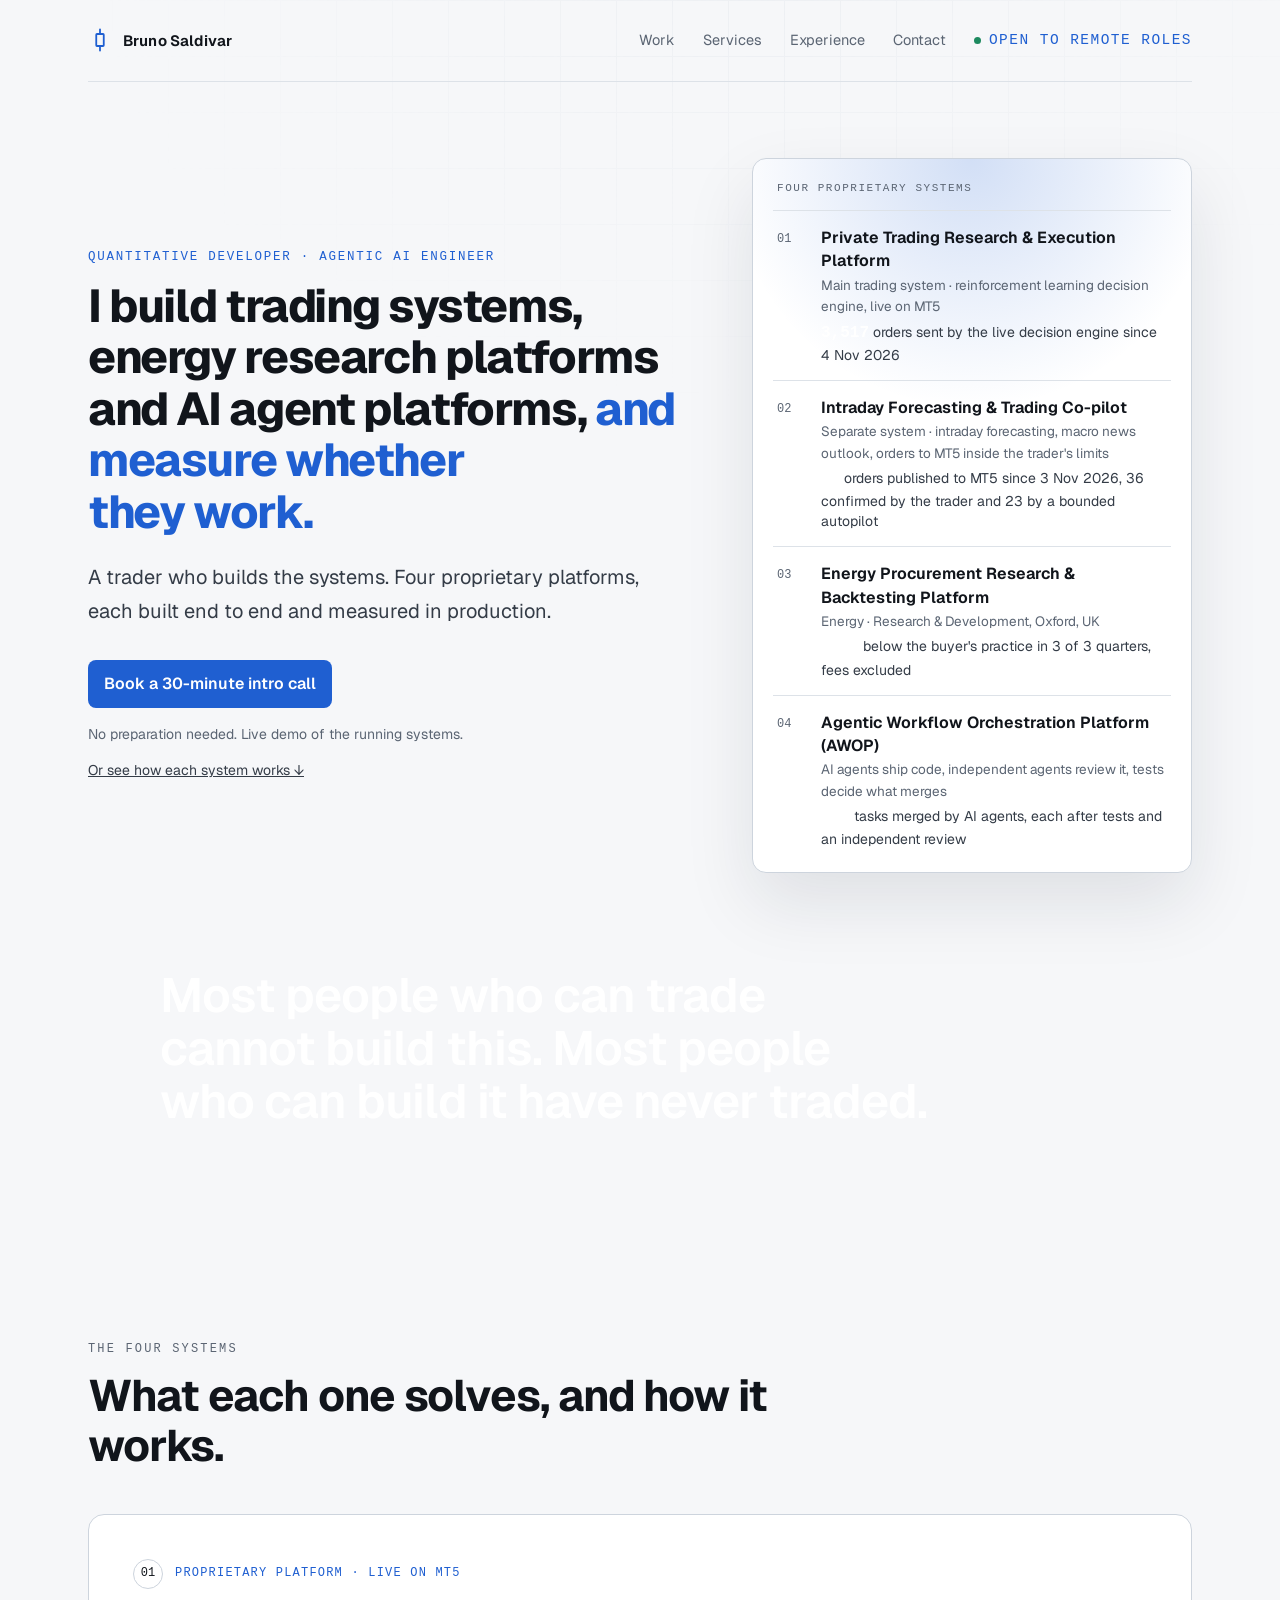
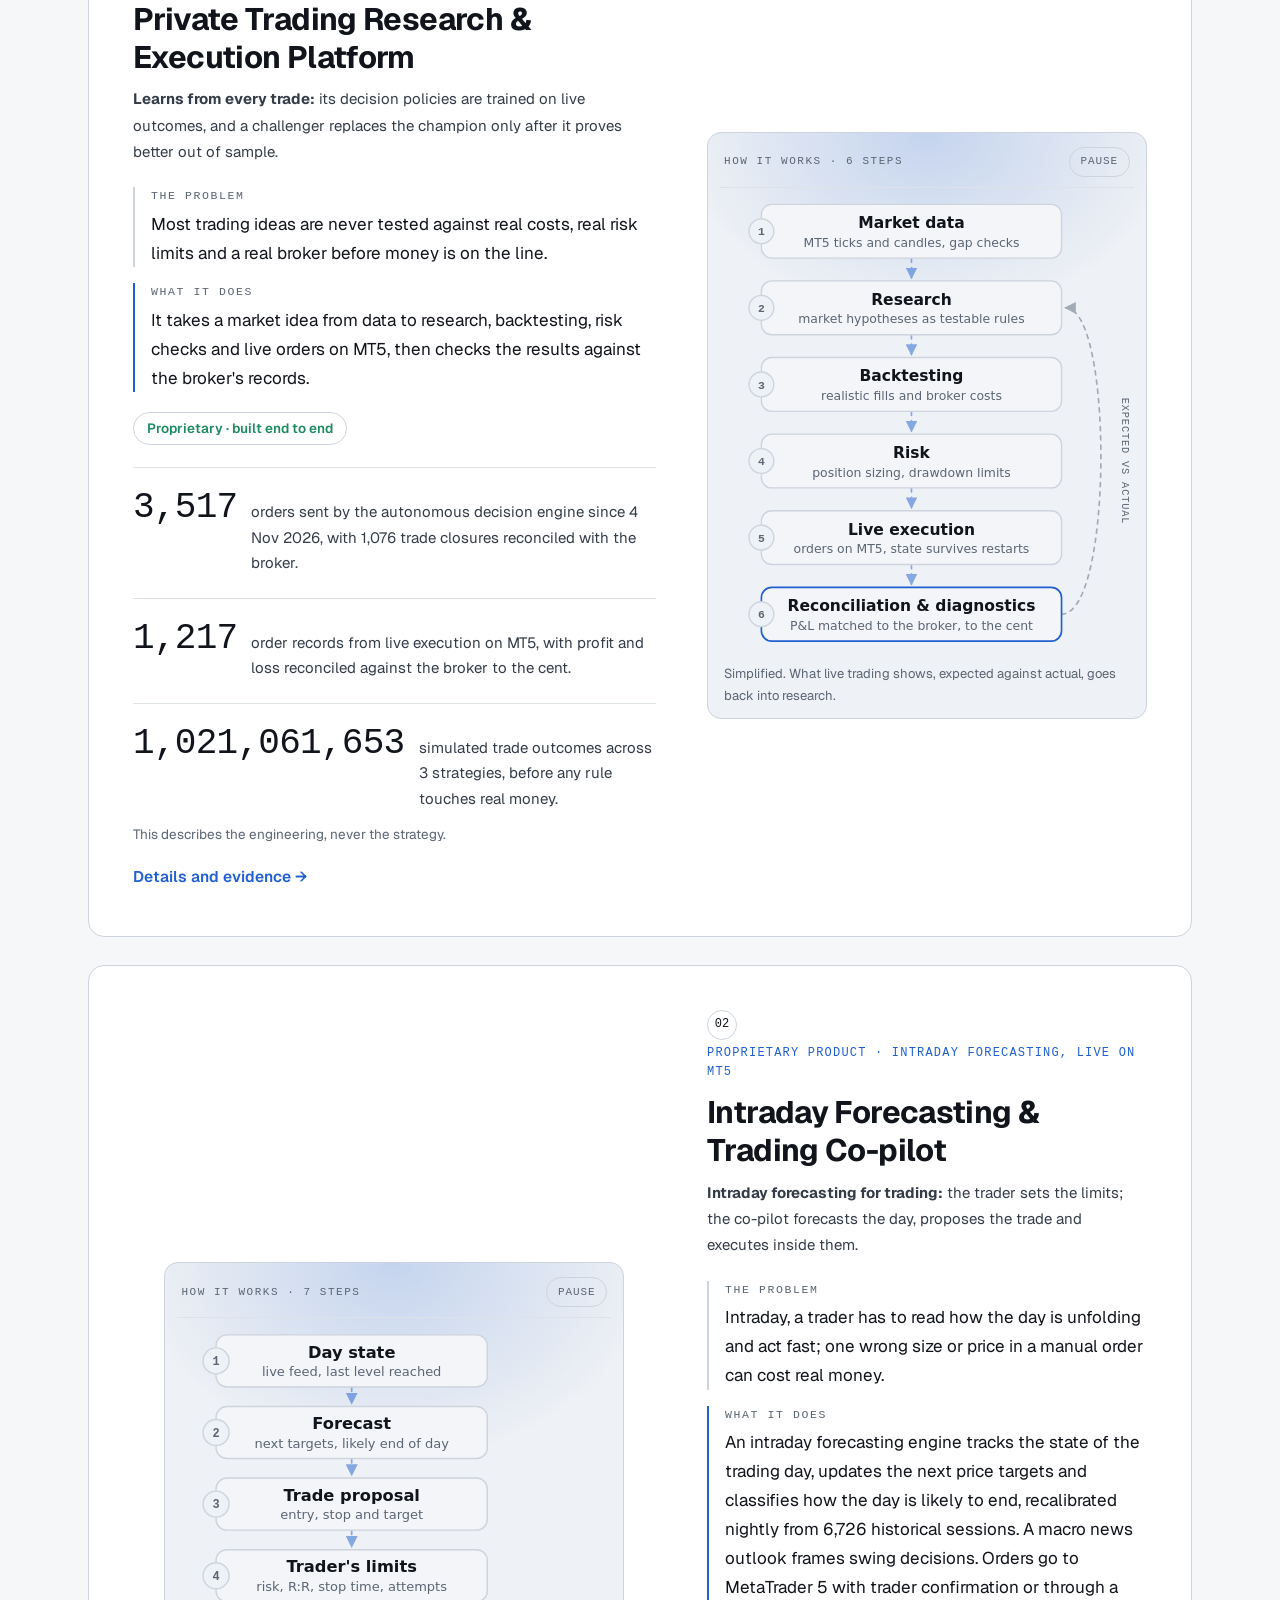
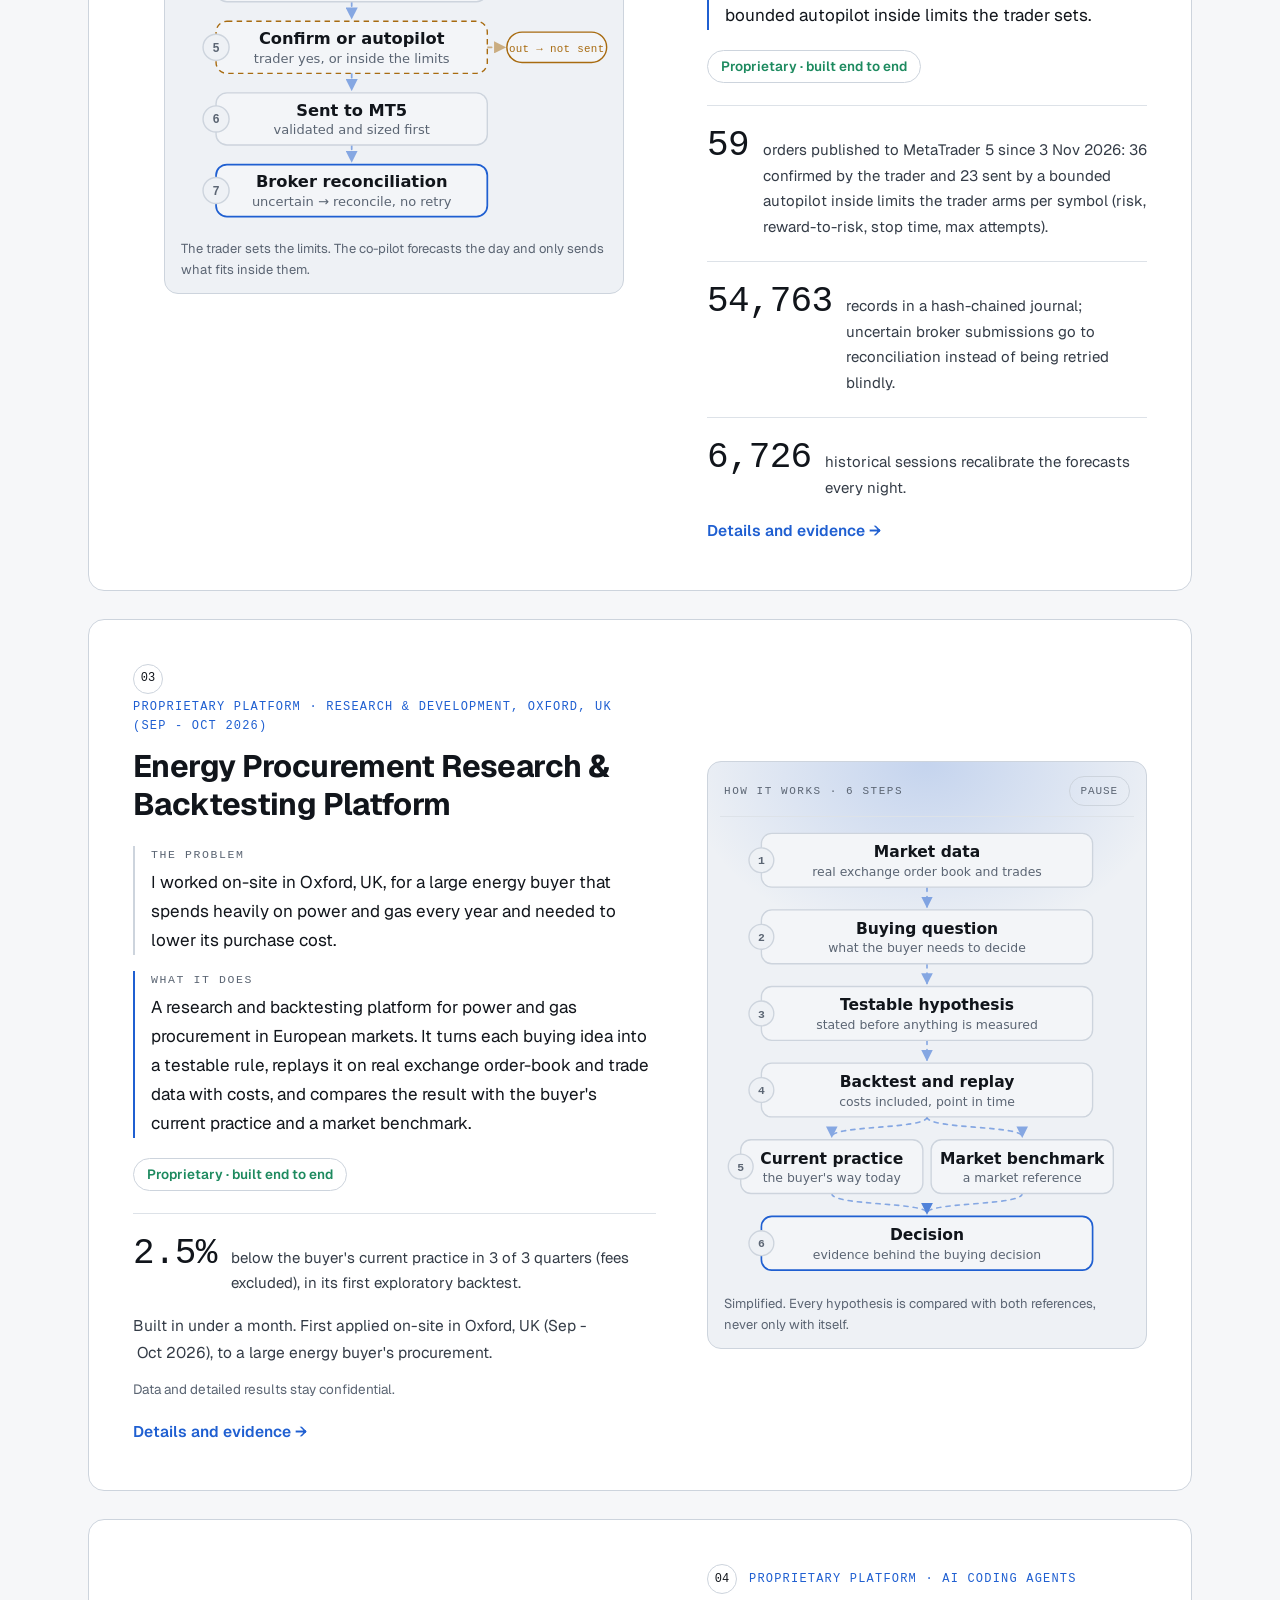
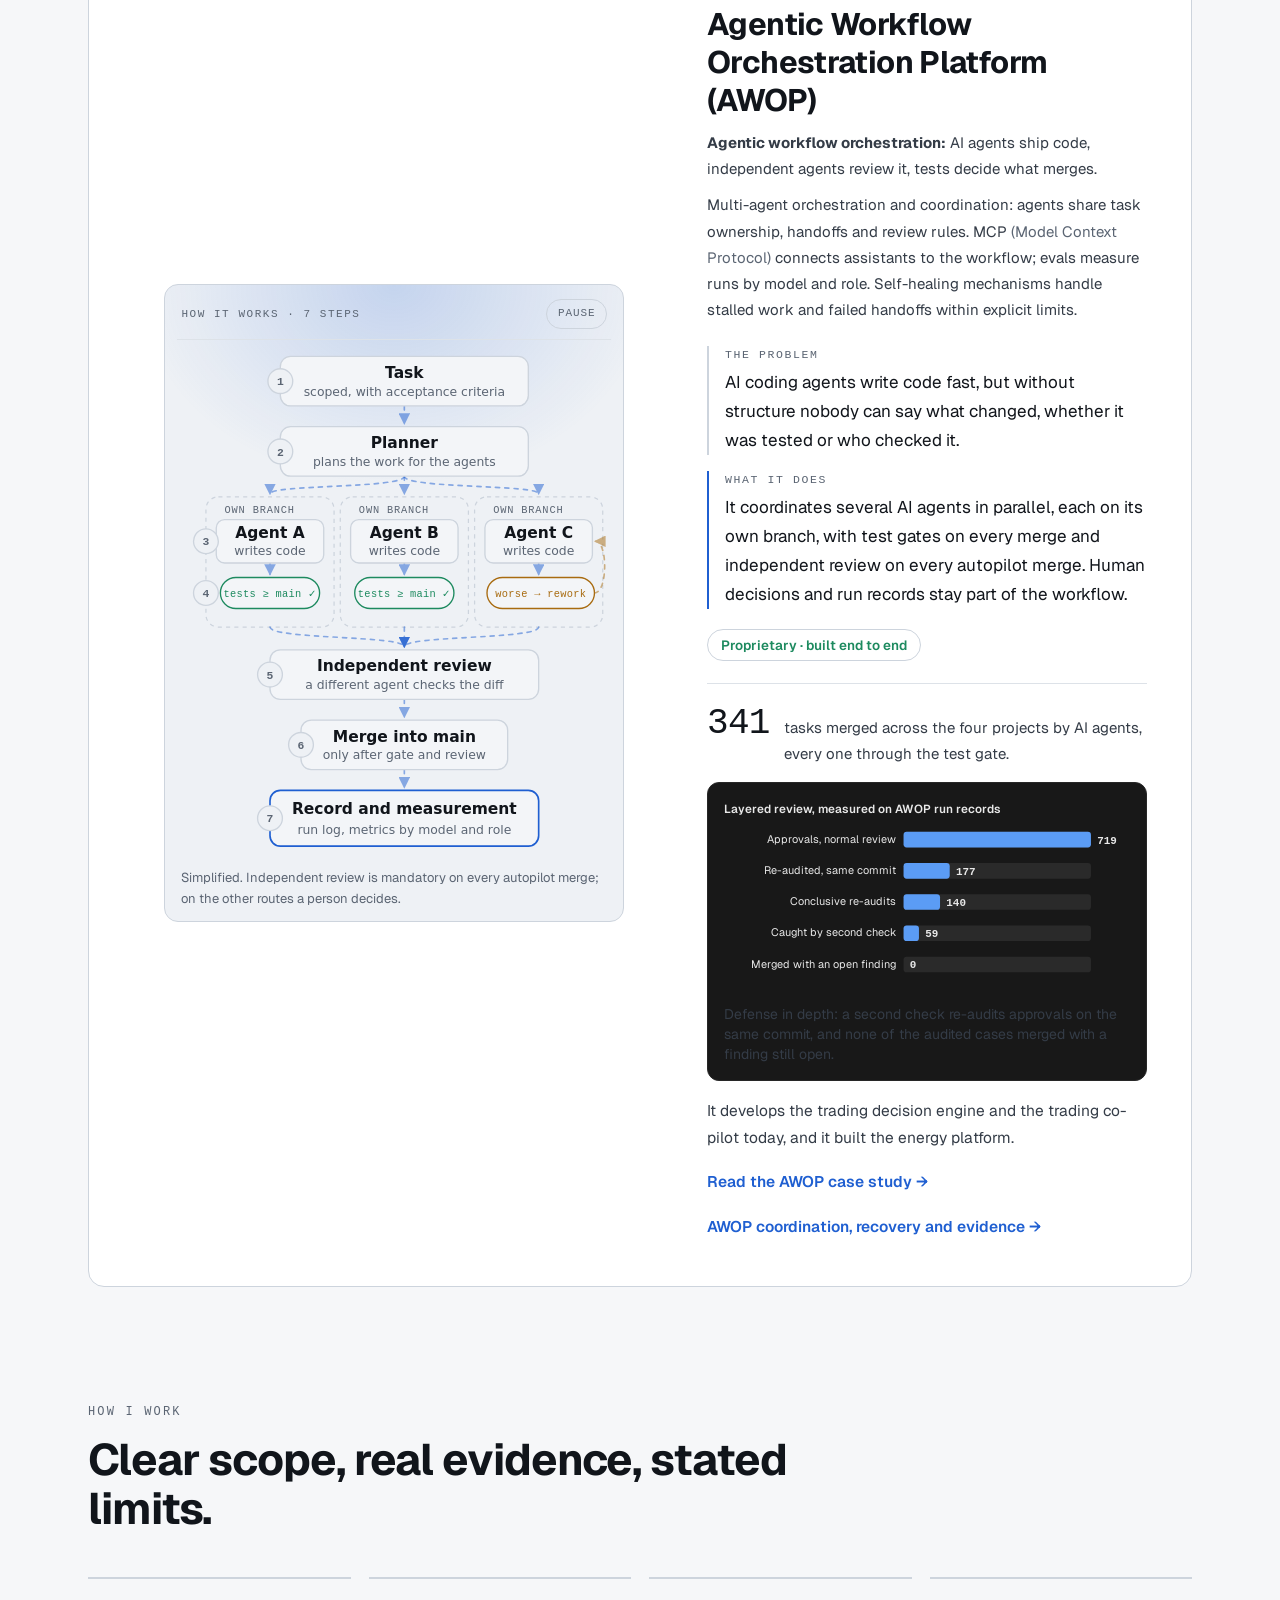
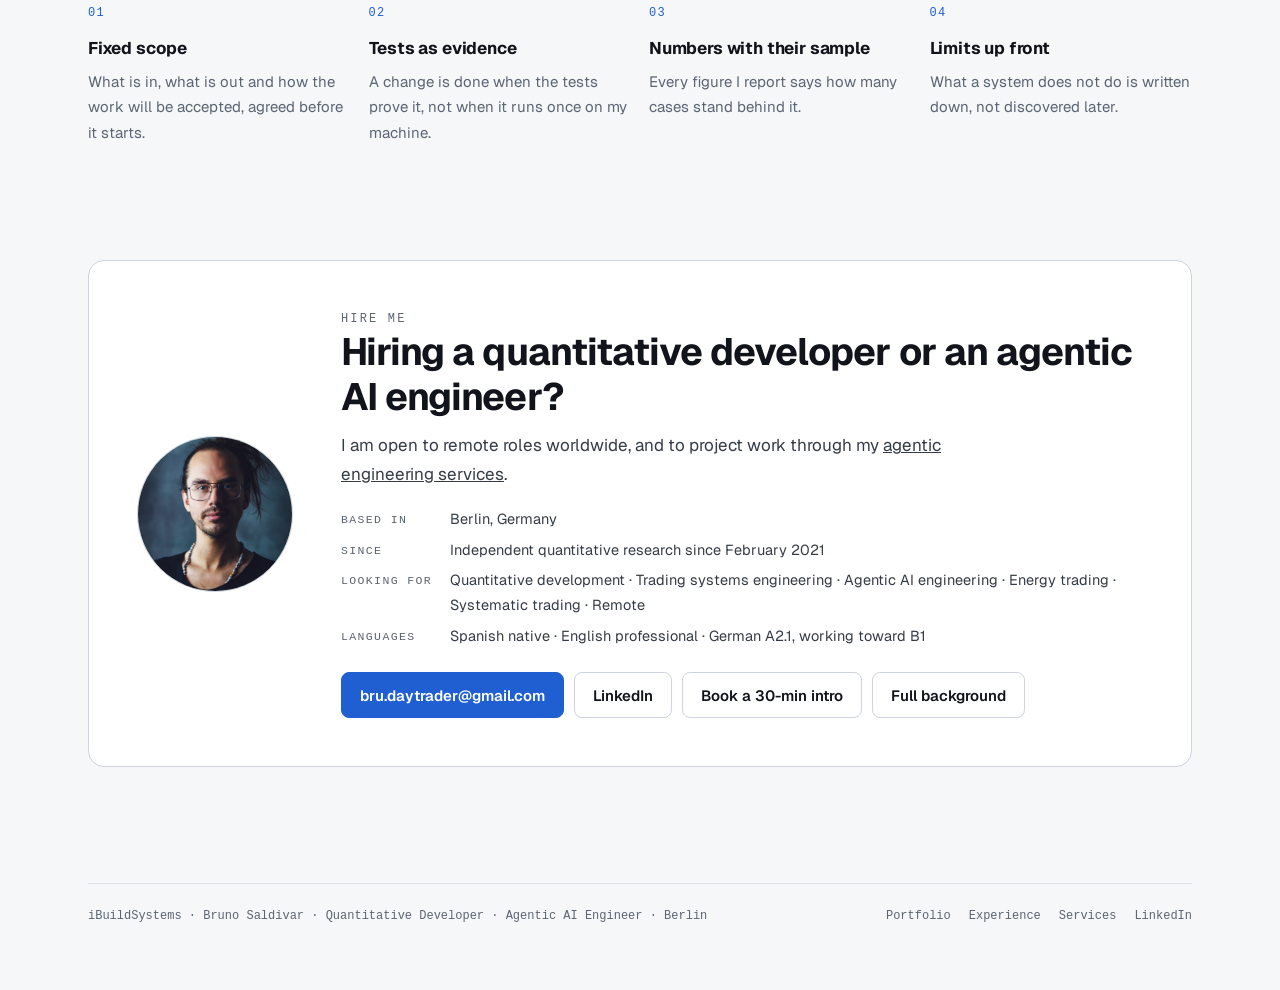
==== index.html @ 7b0c962b "site: system 02 renamed Intraday Forecasting & Trading Co-pilot (tagline, forecasting engine, 59 MT5" ====
<!DOCTYPE html>
<html lang="en">
<head>
<meta charset="utf-8">
<meta name="viewport" content="width=device-width, initial-scale=1">
<script>
  // Links to the old one-page site keep working: #contact lives at /portfolio/,
  // the background and timeline at /experience/ (2026-10-20).
  (function () {
    var experience = ['background', 'gRows', 'gTip'];
    function route() {
      var id = location.hash.slice(1);
      if (id === 'contact') location.replace('/portfolio/#contact');
      if (experience.indexOf(id) !== -1) location.replace('/experience/#background');
    }
    route();
    window.addEventListener('hashchange', route);
  })();
</script>
<title>Agentic Engineering, Trading Systems &amp; Energy Research | I Build Systems</title>
<meta name="description" content="AI coding-agent orchestration, MT5 trading systems and power procurement research. Explore independently built systems, technical evidence and consulting services.">
<meta name="author" content="Bruno Saldivar">
<meta name="robots" content="index, follow, max-image-preview:large">
<link rel="canonical" href="https://ibuildsystems.work/">
<link rel="icon" href="favicon.svg?v=2" type="image/svg+xml">
<meta name="theme-color" content="#101317" media="(prefers-color-scheme: dark)">
<meta name="theme-color" content="#f6f7f9" media="(prefers-color-scheme: light)">

<meta property="og:type" content="website">
<meta property="og:site_name" content="iBuildSystems">
<meta property="og:locale" content="en_US">
<meta property="og:url" content="https://ibuildsystems.work/">
<meta property="og:title" content="Agentic Engineering, Trading Systems &amp; Energy Research | I Build Systems">
<meta property="og:description" content="AI agent workflows, MT5 trading systems and energy procurement research, backed by engineering case studies and traceable results.">
<meta property="og:image" content="https://ibuildsystems.work/og-card.png">
<meta property="og:image:width" content="1200">
<meta property="og:image:height" content="630">
<meta property="og:image:alt" content="Bruno Saldivar, Quantitative Developer · Agentic AI Engineer">
<meta name="twitter:card" content="summary_large_image">
<meta name="twitter:title" content="Agentic Engineering, Trading Systems &amp; Energy Research">
<meta name="twitter:description" content="Independent engineering in AI agent workflows, trading systems and energy procurement research.">
<meta name="twitter:image" content="https://ibuildsystems.work/og-card.png">

<script type="application/ld+json">
{
  "@context": "https://schema.org",
  "@graph": [
    {
      "@type": "Person",
      "name": "Bruno Saldivar",
      "url": "https://ibuildsystems.work/",
      "image": "https://ibuildsystems.work/portrait.jpg",
      "jobTitle": "Quantitative Developer & Trading Systems Engineer | Agentic AI Engineer | Energy Trading",
      "email": "mailto:bru.daytrader@gmail.com",
      "address": {
        "@type": "PostalAddress",
        "addressLocality": "Berlin",
        "addressCountry": "DE"
      },
      "sameAs": [
        "https://www.linkedin.com/in/bru-algo-trader/"
      ],
      "alumniOf": {
        "@type": "EducationalOrganization",
        "name": "SPICED Academy"
      },
      "knowsAbout": [
        "Quantitative research",
        "Algorithmic trading",
        "Systematic trading",
        "Trading systems development",
        "Offline policy learning",
        "Off-policy evaluation",
        "Energy and power procurement",
        "Agentic AI systems",
        "Multi-agent orchestration",
        "Backtesting",
        "Monte Carlo simulation",
        "Market data pipelines",
        "MetaTrader 5",
        "JavaScript",
        "TypeScript",
        "Python",
        "Node.js",
        "Express.js",
        "React",
        "MQL5",
        "Multi-agent coordination",
        "Agent evaluation",
        "Agentic workflow orchestration",
        "Intraday forecasting",
        "Human-in-the-loop AI",
        "Workflow recovery",
        "Model Context Protocol"
      ],
      "@id": "https://ibuildsystems.work/#person"
    },
    {
      "@type": "WebSite",
      "@id": "https://ibuildsystems.work/#website",
      "name": "iBuildSystems",
      "alternateName": "I Build Systems",
      "url": "https://ibuildsystems.work/",
      "publisher": {
        "@id": "https://ibuildsystems.work/#person"
      }
    },
    {
      "@type": "WebPage",
      "@id": "https://ibuildsystems.work/#webpage",
      "url": "https://ibuildsystems.work/",
      "name": "Agentic Engineering, Trading Systems & Energy Research | I Build Systems",
      "inLanguage": "en",
      "isPartOf": {
        "@id": "https://ibuildsystems.work/#website"
      },
      "about": {
        "@id": "https://ibuildsystems.work/#person"
      }
    }
  ]
}
</script>
<link rel="stylesheet" href="site.css">
<link href="https://fonts.googleapis.com/css2?family=Geist:wght@400;500;600;700&display=swap" rel="stylesheet">
<style>
  body, h1, h2, h3, .line { font-family: Geist, system-ui, sans-serif; }
  .one-cta { display:flex; align-items:center; gap:16px; flex-wrap:wrap; margin-top:32px; }
  .cta-main { font-size:16px; line-height:24px; font-weight:600; padding:12px 16px; border-radius:8px; background: var(--signal); color: var(--signal-ink); text-decoration:none; transition: transform 300ms cubic-bezier(0.22,1,0.36,1); }
  .cta-main:hover { transform: translateY(-1px); } .cta-main:active { transform: scale(0.98); } .cta-main:focus-visible { outline:2px solid #fff; outline-offset:4px; }
  .cta-note { font-size:14px; line-height:20px; color: var(--dim); }
  .cta-link { display:inline-block; margin-top:16px; font-size:14px; line-height:20px; color: var(--soft); }
  .hero-index .p { grid-column: 2 / -1; display:block; margin-top:4px; font-size:14px; line-height:20px; color: var(--soft); }
  .hero-index .p b { font-family: ui-monospace, Menlo, monospace; color: #fff; font-size:16px; }
  .thesis { padding: 96px 24px; }
  .thesis p { max-width: 960px; margin:0 auto; font-family: Geist, system-ui, sans-serif; font-size:48px; line-height:1.1; font-weight:600; letter-spacing:-0.02em; text-wrap:balance; }
  .thesis .w { color: rgba(255,255,255,.3); transition: color 600ms cubic-bezier(0.22,1,0.36,1); } .thesis .w.on { color:#fff; }
  .funnel { margin: 16px 0; padding: 16px; border-radius:12px; background:#181818; border:1px solid #272727; }
  .funnel figcaption { margin-top:4px; font-size:14px; line-height:20px; color: var(--soft); }
  @media (max-width: 900px) { .thesis p { font-size:30px; line-height:36px; } }
</style>
<script>
document.addEventListener('DOMContentLoaded',()=>{const p=document.getElementById('thesis'); if(!p) return; p.innerHTML=p.textContent.split(' ').map(w=>`<span class="w">${w}</span>`).join(' '); const ws=[...p.querySelectorAll('.w')]; const io=new IntersectionObserver(es=>es.forEach(e=>{if(e.isIntersecting){ws.forEach((w,i)=>setTimeout(()=>w.classList.add('on'),i*90)); io.disconnect();}}),{threshold:.6}); io.observe(p);});
</script>
</head>
<body>
<a class="skip" href="#main">Skip to content</a>

<div class="wrap">
  <header class="site-head">
    <a class="brand" href="/" aria-label="Bruno Saldivar, home">
      <svg width="24" height="24" viewBox="0 0 32 32" fill="none" stroke-width="2.4" stroke-linecap="round" aria-hidden="true">
        <path d="M16 2 L16 8"/><rect x="11" y="8" width="10" height="16" rx="1"/><path d="M16 24 L16 30"/>
      </svg>
      Bruno Saldivar
    </a>
    <nav class="site-nav" aria-label="Main">
      <a href="/portfolio/">Work</a>
      <a href="/services/">Services</a>
      <a href="/experience/">Experience</a>
      <a href="#hire">Contact</a>
      <a class="status" href="#hire"><span class="dot" aria-hidden="true"></span>Open to remote roles</a>
    </nav>
  </header>
</div>

<main id="main" class="wrap">

  <section class="hero" id="top" aria-labelledby="hero-title">
    <div>
      
      <p class="eyebrow">Quantitative Developer · Agentic AI Engineer</p>
      <h1 id="hero-title">I build trading systems, energy research platforms and AI agent platforms, <em>and measure whether they&nbsp;work.</em></h1>
      <p class="line">A trader who builds the systems. Four proprietary platforms, each built end to end and measured in production.</p>
      <div class="one-cta">
        <a class="cta-main" href="https://calendly.com/bru-lets-talk/30min?utm_source=ibuildsystems.work&amp;utm_medium=website&amp;utm_campaign=inbound_intro&amp;utm_content=home_hero">Book a 30-minute intro call</a>
        <span class="cta-note">No preparation needed. Live demo of the running systems.</span>
      </div>
      <a class="cta-link" href="#systems">Or see how each system works ↓</a>
    </div>

    <nav class="hero-index" aria-label="The four systems">
      <p class="kicker">Four proprietary systems</p>
      <ol>
        <li><a href="#trading"><span class="i" style="--i:0">01</span><b>Private Trading Research &amp; Execution Platform</b><span class="d">Main trading system · reinforcement learning decision engine, live on MT5</span><span class="p"><b>3,517</b> orders sent by the live decision engine since 4 Nov 2026</span></a></li>
        <li><a href="#copilot"><span class="i" style="--i:1">02</span><b>Intraday Forecasting &amp; Trading Co-pilot</b><span class="d">Separate system · intraday forecasting, macro news outlook, orders to MT5 inside the trader&#39;s limits</span><span class="p"><b>59</b> orders published to MT5 since 3 Nov 2026, 36 confirmed by the trader and 23 by a bounded autopilot</span></a></li>
        <li><a href="#energy"><span class="i" style="--i:2">03</span><b>Energy Procurement Research &amp; Backtesting Platform</b><span class="d">Energy · Research &amp; Development, Oxford, UK</span><span class="p"><b>2.5%</b> below the buyer's practice in 3 of 3 quarters, fees excluded</span></a></li>
        <li><a href="#awop"><span class="i" style="--i:3">04</span><b>Agentic Workflow Orchestration Platform (AWOP)</b><span class="d">AI agents ship code, independent agents review it, tests decide what merges</span><span class="p"><b>341</b> tasks merged by AI agents, each after tests and an independent review</span></a></li>
      </ol>
    </nav>
  </section>

  <section class="thesis" aria-label="Thesis">
    <p id="thesis">Most people who can trade cannot build this. Most people who can build it have never traded.</p>
  </section>

  <section class="section" id="systems" aria-labelledby="sys-title">
    <div class="section-head reveal">
      <p class="kicker">The four systems</p>
      <h2 class="h2" id="sys-title">What each one solves, and how it works.</h2>
    </div>
    <div class="syslist">
      <article class="sys reveal" id="trading" aria-labelledby="trading-h">
        <div class="sys-text">
    <p class="sys-tag"><span class="sys-n">01</span>Proprietary platform · live on MT5</p>
    <h3 id="trading-h">Private Trading Research &amp; Execution Platform</h3>
    <p class="sys-sub"><b>Learns from every trade:</b> its decision policies are trained on live outcomes, and a challenger replaces the champion only after it proves better out of sample.</p>
    <dl class="pw">
      <div><dt>The problem</dt><dd>Most trading ideas are never tested against real costs, real risk limits and a real broker before money is on the line.</dd></div>
      <div><dt>What it does</dt><dd>It takes a market idea from data to research, backtesting, risk checks and live orders on MT5, then checks the results against the broker's records.</dd></div>
    </dl>
    <p class="badge">Proprietary · built end to end</p>
    <p class="kf"><b>3,517</b><span>orders sent by the autonomous decision engine since 4 Nov 2026, with 1,076 trade closures reconciled with the broker.</span></p>
    <p class="kf"><b>1,217</b><span>order records from live execution on MT5, with profit and loss reconciled against the broker to the cent.</span></p>
    <p class="kf"><b>1,021,061,653</b><span>simulated trade outcomes across 3 strategies, before any rule touches real money.</span></p>
    <p class="fine">This describes the engineering, never the strategy.</p>
          <a class="more" href="/portfolio/#trading">Details and evidence →</a>
        </div>
<figure class="dg-card">
  <div class="dg-top">
    <span class="kicker">How it works · 6 steps</span>
    <button class="dg-pp" type="button" aria-label="Pause the animation" hidden>Pause</button>
  </div>
  <svg class="dg" viewBox="0 0 400 446" role="img" aria-labelledby="dg-tr-t dg-tr-d" style="--n:6">
    <title id="dg-tr-t">How the trading platform works, in six steps</title>
    <desc id="dg-tr-d">Top to bottom. One, market data: ticks and candles from MT5, checked for gaps. Two, research: market hypotheses written as testable rules. Three, backtesting with realistic fills and broker costs. Four, risk: position sizing and drawdown limits. Five, live execution: orders sent to MT5, with order state that survives a restart. Six, reconciliation and diagnostics: profit and loss matched to the broker, to the cent. Expected versus actual results feed back into research.</desc>
    <defs>
      <marker id="ah-tr" viewBox="0 0 8 8" refX="7" refY="4" markerWidth="7" markerHeight="7" orient="auto-start-reverse"><path d="M0 0 L8 4 L0 8 z" style="fill:var(--signal)"/></marker>
      <marker id="ah-tr-d" viewBox="0 0 8 8" refX="7" refY="4" markerWidth="7" markerHeight="7" orient="auto-start-reverse"><path d="M0 0 L8 4 L0 8 z" style="fill:var(--dim)"/></marker>
    </defs>

    <path class="cn" style="--i:1" d="M185 62 L185 81" marker-end="url(#ah-tr)"/>
    <path class="cn" style="--i:2" d="M185 136 L185 155" marker-end="url(#ah-tr)"/>
    <path class="cn" style="--i:3" d="M185 210 L185 229" marker-end="url(#ah-tr)"/>
    <path class="cn" style="--i:4" d="M185 284 L185 303" marker-end="url(#ah-tr)"/>
    <path class="cn" style="--i:5" d="M185 358 L185 377" marker-end="url(#ah-tr)"/>
    <path class="cn alt" style="--i:5" d="M330 406 C380 406 380 110 334 110" marker-end="url(#ah-tr-d)"/>
    <text class="m" transform="translate(388 258) rotate(90)" text-anchor="middle">expected vs actual</text>

    <g class="st" style="--i:0">
      <rect class="bx" x="40" y="10" width="290" height="52" rx="10"/>
      <circle class="k" cx="40" cy="36" r="12"/><text class="kn" x="40" y="40">1</text>
      <text class="t" x="185" y="33">Market data</text>
      <text class="s" x="185" y="51">MT5 ticks and candles, gap checks</text>
    </g>
    <g class="st" style="--i:1">
      <rect class="bx" x="40" y="84" width="290" height="52" rx="10"/>
      <circle class="k" cx="40" cy="110" r="12"/><text class="kn" x="40" y="114">2</text>
      <text class="t" x="185" y="107">Research</text>
      <text class="s" x="185" y="125">market hypotheses as testable rules</text>
    </g>
    <g class="st" style="--i:2">
      <rect class="bx" x="40" y="158" width="290" height="52" rx="10"/>
      <circle class="k" cx="40" cy="184" r="12"/><text class="kn" x="40" y="188">3</text>
      <text class="t" x="185" y="181">Backtesting</text>
      <text class="s" x="185" y="199">realistic fills and broker costs</text>
    </g>
    <g class="st" style="--i:3">
      <rect class="bx" x="40" y="232" width="290" height="52" rx="10"/>
      <circle class="k" cx="40" cy="258" r="12"/><text class="kn" x="40" y="262">4</text>
      <text class="t" x="185" y="255">Risk</text>
      <text class="s" x="185" y="273">position sizing, drawdown limits</text>
    </g>
    <g class="st" style="--i:4">
      <rect class="bx" x="40" y="306" width="290" height="52" rx="10"/>
      <circle class="k" cx="40" cy="332" r="12"/><text class="kn" x="40" y="336">5</text>
      <text class="t" x="185" y="329">Live execution</text>
      <text class="s" x="185" y="347">orders on MT5, state survives restarts</text>
    </g>
    <g class="st" style="--i:5">
      <rect class="bx end" x="40" y="380" width="290" height="52" rx="10"/>
      <circle class="k" cx="40" cy="406" r="12"/><text class="kn" x="40" y="410">6</text>
      <text class="t" x="185" y="403">Reconciliation &amp; diagnostics</text>
      <text class="s" x="185" y="421">P&amp;L matched to the broker, to the cent</text>
    </g>
  </svg>
  <figcaption>Simplified. What live trading shows, expected against actual, goes back into research.</figcaption>
</figure>
      </article>

      <article class="sys reveal" id="copilot" aria-labelledby="copilot-h">
        <div class="sys-text">
    <p class="sys-tag"><span class="sys-n">02</span>Proprietary product · intraday forecasting, live on MT5</p>
    <h3 id="copilot-h">Intraday Forecasting &amp; Trading Co-pilot</h3>
    <p class="sys-sub"><b>Intraday forecasting for trading:</b> the trader sets the limits; the co-pilot forecasts the day, proposes the trade and executes inside them.</p>
    <dl class="pw">
      <div><dt>The problem</dt><dd>Intraday, a trader has to read how the day is unfolding and act fast; one wrong size or price in a manual order can cost real money.</dd></div>
      <div><dt>What it does</dt><dd>An intraday forecasting engine tracks the state of the trading day, updates the next price targets and classifies how the day is likely to end, recalibrated nightly from 6,726 historical sessions. A macro news outlook frames swing decisions. Orders go to MetaTrader 5 with trader confirmation or through a bounded autopilot inside limits the trader sets.</dd></div>
    </dl>
    <p class="badge">Proprietary · built end to end</p>
    <p class="kf"><b>59</b><span>orders published to MetaTrader 5 since 3 Nov 2026: 36 confirmed by the trader and 23 sent by a bounded autopilot inside limits the trader arms per symbol (risk, reward-to-risk, stop time, max attempts).</span></p>
    <p class="kf"><b>54,763</b><span>records in a hash-chained journal; uncertain broker submissions go to reconciliation instead of being retried blindly.</span></p>
    <p class="kf"><b>6,726</b><span>historical sessions recalibrate the forecasts every night.</span></p>
          <a class="more" href="/portfolio/#copilot">Details and evidence →</a>
        </div>
<figure class="dg-card">
  <div class="dg-top">
    <span class="kicker">How it works · 7 steps</span>
    <button class="dg-pp" type="button" aria-label="Pause the animation" hidden>Pause</button>
  </div>
  <svg class="dg" viewBox="0 0 400 466" role="img" aria-labelledby="dg-co-t dg-co-d" style="--n:7">
    <title id="dg-co-t">How the Intraday Forecasting &amp; Trading Co-pilot works, in seven steps</title>
    <desc id="dg-co-d">Top to bottom. One, day state: the live feed shows the last level the market reached. Two, forecast: the next price targets and how the day is likely to end. Three, trade proposal: entry, stop and target. Four, the trader sets the limits: risk, reward-to-risk, stop time and maximum attempts. Five, the trader confirms, or the bounded autopilot sends inside those limits; outside them, nothing is sent. Six, the order is validated, sized and sent to MT5. Seven, broker reconciliation: an uncertain submission is reconciled, never retried blindly.</desc>
    <defs>
      <marker id="ah-co" viewBox="0 0 8 8" refX="7" refY="4" markerWidth="7" markerHeight="7" orient="auto-start-reverse"><path d="M0 0 L8 4 L0 8 z" style="fill:var(--signal)"/></marker>
      <marker id="ah-co-w" viewBox="0 0 8 8" refX="7" refY="4" markerWidth="7" markerHeight="7" orient="auto-start-reverse"><path d="M0 0 L8 4 L0 8 z" style="fill:var(--warn)"/></marker>
    </defs>

    <path class="cn" style="--i:1" d="M161 58 L161 73" marker-end="url(#ah-co)"/>
    <path class="cn" style="--i:2" d="M161 124 L161 139" marker-end="url(#ah-co)"/>
    <path class="cn" style="--i:3" d="M161 190 L161 205" marker-end="url(#ah-co)"/>
    <path class="cn" style="--i:4" d="M161 256 L161 271" marker-end="url(#ah-co)"/>
    <path class="cn" style="--i:5" d="M161 322 L161 337" marker-end="url(#ah-co)"/>
    <path class="cn" style="--i:6" d="M161 388 L161 403" marker-end="url(#ah-co)"/>
    <path class="cn warn" style="--i:4" d="M286 298 L302 298" marker-end="url(#ah-co-w)"/>

    <g class="st" style="--i:0">
      <rect class="bx" x="36" y="10" width="250" height="48" rx="10"/>
      <circle class="k" cx="36" cy="34" r="12"/><text class="kn" x="36" y="38">1</text>
      <text class="t" x="161" y="31">Day state</text>
      <text class="s" x="161" y="48">live feed, last level reached</text>
    </g>
    <g class="st" style="--i:1">
      <rect class="bx" x="36" y="76" width="250" height="48" rx="10"/>
      <circle class="k" cx="36" cy="100" r="12"/><text class="kn" x="36" y="104">2</text>
      <text class="t" x="161" y="97">Forecast</text>
      <text class="s" x="161" y="114">next targets, likely end of day</text>
    </g>
    <g class="st" style="--i:2">
      <rect class="bx" x="36" y="142" width="250" height="48" rx="10"/>
      <circle class="k" cx="36" cy="166" r="12"/><text class="kn" x="36" y="170">3</text>
      <text class="t" x="161" y="163">Trade proposal</text>
      <text class="s" x="161" y="180">entry, stop and target</text>
    </g>
    <g class="st" style="--i:3">
      <rect class="bx" x="36" y="208" width="250" height="48" rx="10"/>
      <circle class="k" cx="36" cy="232" r="12"/><text class="kn" x="36" y="236">4</text>
      <text class="t" x="161" y="229">Trader's limits</text>
      <text class="s" x="161" y="246">risk, R:R, stop time, attempts</text>
    </g>
    <g class="st" style="--i:4">
      <rect class="bx hu" x="36" y="274" width="250" height="48" rx="10"/>
      <circle class="k" cx="36" cy="298" r="12"/><text class="kn" x="36" y="302">5</text>
      <text class="t" x="161" y="295">Confirm or autopilot</text>
      <text class="s" x="161" y="312">trader yes, or inside the limits</text>
    </g>
    <g class="st" style="--i:4">
      <rect class="gate re" x="304" y="284" width="92" height="28" rx="14"/>
      <text class="gl re" x="350" y="302" style="font-size:10px">out → not sent</text>
    </g>
    <g class="st" style="--i:5">
      <rect class="bx" x="36" y="340" width="250" height="48" rx="10"/>
      <circle class="k" cx="36" cy="364" r="12"/><text class="kn" x="36" y="368">6</text>
      <text class="t" x="161" y="361">Sent to MT5</text>
      <text class="s" x="161" y="378">validated and sized first</text>
    </g>
    <g class="st" style="--i:6">
      <rect class="bx end" x="36" y="406" width="250" height="48" rx="10"/>
      <circle class="k" cx="36" cy="430" r="12"/><text class="kn" x="36" y="434">7</text>
      <text class="t" x="161" y="427">Broker reconciliation</text>
      <text class="s" x="161" y="444">uncertain → reconcile, no retry</text>
    </g>
  </svg>
  <figcaption>The trader sets the limits. The co-pilot forecasts the day and only sends what fits inside them.</figcaption>
</figure>
      </article>

      <article class="sys reveal" id="energy" aria-labelledby="energy-h">
        <div class="sys-text">
    <p class="sys-tag"><span class="sys-n">03</span>Proprietary platform · Research &amp; Development, Oxford, UK (Sep&nbsp;-&nbsp;Oct&nbsp;2026)</p>
    <h3 id="energy-h">Energy Procurement Research &amp; Backtesting Platform</h3>
    <dl class="pw">
      <div><dt>The problem</dt><dd>I worked on-site in Oxford, UK, for a large energy buyer that spends heavily on power and gas every year and needed to lower its purchase cost.</dd></div>
      <div><dt>What it does</dt><dd>A research and backtesting platform for power and gas procurement in European markets. It turns each buying idea into a testable rule, replays it on real exchange order-book and trade data with costs, and compares the result with the buyer&#39;s current practice and a market benchmark.</dd></div>
    </dl>
    <p class="badge">Proprietary · built end to end</p>
    <p class="kf"><b>2.5%</b><span>below the buyer&#39;s current practice in 3 of 3 quarters (fees excluded), in its first exploratory backtest.</span></p>
    <p class="origin">Built in under a month. First applied on-site in Oxford, UK (Sep&nbsp;-&nbsp;Oct&nbsp;2026), to a large energy buyer&#39;s procurement.</p>
    <p class="fine">Data and detailed results stay confidential.</p>
          <a class="more" href="/portfolio/#energy">Details and evidence →</a>
        </div>
<figure class="dg-card">
  <div class="dg-top">
    <span class="kicker">How it works · 6 steps</span>
    <button class="dg-pp" type="button" aria-label="Pause the animation" hidden>Pause</button>
  </div>
  <svg class="dg" viewBox="0 0 400 446" role="img" aria-labelledby="dg-en-t dg-en-d" style="--n:6">
    <title id="dg-en-t">How the energy procurement research platform works, in six steps</title>
    <desc id="dg-en-d">Top to bottom. One, market data: real exchange order book and trades from European power and gas markets. Two, a buying question: what the buyer needs to decide. Three, a testable hypothesis, stated before anything is measured. Four, backtest and replay, with costs included and point-in-time data. Five, comparison against two references side by side: the buyer's current practice and a market benchmark. Six, decision: the evidence behind the buying decision.</desc>
    <defs>
      <marker id="ah-en" viewBox="0 0 8 8" refX="7" refY="4" markerWidth="7" markerHeight="7" orient="auto-start-reverse"><path d="M0 0 L8 4 L0 8 z" style="fill:var(--signal)"/></marker>
    </defs>

    <path class="cn" style="--i:1" d="M200 62 L200 81" marker-end="url(#ah-en)"/>
    <path class="cn" style="--i:2" d="M200 136 L200 155" marker-end="url(#ah-en)"/>
    <path class="cn" style="--i:3" d="M200 210 L200 229" marker-end="url(#ah-en)"/>
    <path class="cn" style="--i:4" d="M200 284 C200 296 108 292 108 303" marker-end="url(#ah-en)"/>
    <path class="cn" style="--i:4" d="M200 284 C200 296 292 292 292 303" marker-end="url(#ah-en)"/>
    <path class="cn" style="--i:5" d="M108 358 C108 370 200 366 200 377" marker-end="url(#ah-en)"/>
    <path class="cn" style="--i:5" d="M292 358 C292 370 200 366 200 377" marker-end="url(#ah-en)"/>

    <g class="st" style="--i:0">
      <rect class="bx" x="40" y="10" width="320" height="52" rx="10"/>
      <circle class="k" cx="40" cy="36" r="12"/><text class="kn" x="40" y="40">1</text>
      <text class="t" x="200" y="33">Market data</text>
      <text class="s" x="200" y="51">real exchange order book and trades</text>
    </g>
    <g class="st" style="--i:1">
      <rect class="bx" x="40" y="84" width="320" height="52" rx="10"/>
      <circle class="k" cx="40" cy="110" r="12"/><text class="kn" x="40" y="114">2</text>
      <text class="t" x="200" y="107">Buying question</text>
      <text class="s" x="200" y="125">what the buyer needs to decide</text>
    </g>
    <g class="st" style="--i:2">
      <rect class="bx" x="40" y="158" width="320" height="52" rx="10"/>
      <circle class="k" cx="40" cy="184" r="12"/><text class="kn" x="40" y="188">3</text>
      <text class="t" x="200" y="181">Testable hypothesis</text>
      <text class="s" x="200" y="199">stated before anything is measured</text>
    </g>
    <g class="st" style="--i:3">
      <rect class="bx" x="40" y="232" width="320" height="52" rx="10"/>
      <circle class="k" cx="40" cy="258" r="12"/><text class="kn" x="40" y="262">4</text>
      <text class="t" x="200" y="255">Backtest and replay</text>
      <text class="s" x="200" y="273">costs included, point in time</text>
    </g>
    <g class="st" style="--i:4">
      <rect class="bx" x="20" y="306" width="176" height="52" rx="10"/>
      <circle class="k" cx="20" cy="332" r="12"/><text class="kn" x="20" y="336">5</text>
      <text class="t" x="108" y="329" style="font-size:15px">Current practice</text>
      <text class="s" x="108" y="347">the buyer's way today</text>
    </g>
    <g class="st" style="--i:4">
      <rect class="bx" x="204" y="306" width="176" height="52" rx="10"/>
      <text class="t" x="292" y="329" style="font-size:15px">Market benchmark</text>
      <text class="s" x="292" y="347">a market reference</text>
    </g>
    <g class="st" style="--i:5">
      <rect class="bx end" x="40" y="380" width="320" height="52" rx="10"/>
      <circle class="k" cx="40" cy="406" r="12"/><text class="kn" x="40" y="410">6</text>
      <text class="t" x="200" y="403">Decision</text>
      <text class="s" x="200" y="421">evidence behind the buying decision</text>
    </g>
  </svg>
  <figcaption>Simplified. Every hypothesis is compared with both references, never only with itself.</figcaption>
</figure>
      </article>

      <article class="sys reveal" id="awop" aria-labelledby="awop-h">
        <div class="sys-text">
    <p class="sys-tag"><span class="sys-n">04</span>Proprietary platform · AI coding agents</p>
    <h3 id="awop-h">Agentic Workflow Orchestration Platform (AWOP)</h3>
    <p class="sys-sub"><b>Agentic workflow orchestration:</b> AI agents ship code, independent agents review it, tests decide what merges.</p>
    <p class="sys-sub">Multi-agent orchestration and coordination: agents share task ownership, handoffs and review rules. MCP <i>(Model Context Protocol)</i> connects assistants to the workflow; evals measure runs by model and role. Self-healing mechanisms handle stalled work and failed handoffs within explicit limits.</p>
    <dl class="pw">
      <div><dt>The problem</dt><dd>AI coding agents write code fast, but without structure nobody can say what changed, whether it was tested or who checked it.</dd></div>
      <div><dt>What it does</dt><dd>It coordinates several AI agents in parallel, each on its own branch, with test gates on every merge and independent review on every autopilot merge. Human decisions and run records stay part of the workflow.</dd></div>
    </dl>
    <p class="badge">Proprietary · built end to end</p>
    <p class="kf"><b>341</b><span>tasks merged across the four projects by AI agents, every one through the test gate.</span></p>
    <figure class="funnel"><svg viewBox="0 0 520 244" width="100%" role="img" aria-label="Layered agent review: from approval to main"><text x="0" y="18" font-size="15" font-weight="600" fill="#e8e8e8">Layered review, measured on AWOP run records</text><text x="220" y="56" font-size="14" text-anchor="end" fill="#e8e8e8">Approvals, normal review</text><rect x="230" y="42" width="240" height="20" rx="4" fill="#2a2a2a"/><rect x="230" y="42" width="240.0" height="20" rx="4" fill="#5b9cf5"/><text x="478.0" y="57" font-size="14" font-family="ui-monospace,Menlo,monospace" font-weight="600" fill="#e8e8e8">719</text><text x="220" y="96" font-size="14" text-anchor="end" fill="#e8e8e8">Re-audited, same commit</text><rect x="230" y="82" width="240" height="20" rx="4" fill="#2a2a2a"/><rect x="230" y="82" width="59.1" height="20" rx="4" fill="#5b9cf5"/><text x="297.1" y="97" font-size="14" font-family="ui-monospace,Menlo,monospace" font-weight="600" fill="#e8e8e8">177</text><text x="220" y="136" font-size="14" text-anchor="end" fill="#e8e8e8">Conclusive re-audits</text><rect x="230" y="122" width="240" height="20" rx="4" fill="#2a2a2a"/><rect x="230" y="122" width="46.7" height="20" rx="4" fill="#5b9cf5"/><text x="284.7" y="137" font-size="14" font-family="ui-monospace,Menlo,monospace" font-weight="600" fill="#e8e8e8">140</text><text x="220" y="176" font-size="14" text-anchor="end" fill="#e8e8e8">Caught by second check</text><rect x="230" y="162" width="240" height="20" rx="4" fill="#2a2a2a"/><rect x="230" y="162" width="19.7" height="20" rx="4" fill="#5b9cf5"/><text x="257.7" y="177" font-size="14" font-family="ui-monospace,Menlo,monospace" font-weight="600" fill="#e8e8e8">59</text><text x="220" y="216" font-size="14" text-anchor="end" fill="#e8e8e8">Merged with an open finding</text><rect x="230" y="202" width="240" height="20" rx="4" fill="#2a2a2a"/><text x="238.0" y="217" font-size="14" font-family="ui-monospace,Menlo,monospace" font-weight="600" fill="#e8e8e8">0</text></svg><figcaption>Defense in depth: a second check re-audits approvals on the same commit, and none of the audited cases merged with a finding still open.</figcaption></figure>
    <p class="origin">It develops the trading decision engine and the trading co-pilot today, and it built the energy platform.</p>
          <a class="more" href="/cases/awop/">Read the AWOP case study →</a><br>
          <a class="more" href="/portfolio/#awop">AWOP coordination, recovery and evidence →</a>
        </div>
<figure class="dg-card">
  <div class="dg-top">
    <span class="kicker">How it works · 7 steps</span>
    <button class="dg-pp" type="button" aria-label="Pause the animation" hidden>Pause</button>
  </div>
  <svg class="dg" viewBox="0 0 420 496" role="img" aria-labelledby="dg-aw-t dg-aw-d" style="--n:7">
    <title id="dg-aw-t">How the agent platform works, in seven steps</title>
    <desc id="dg-aw-d">Top to bottom. One, a task, scoped with acceptance criteria. Two, a planner prepares the work for the agents. Three, several writer agents work in parallel, each in its own workspace and git branch. Four, each change must pass a test gate that compares it with main; a change that makes the tests worse goes back to its agent for rework. Five, independent review: a different agent checks the exact change. Six, merge into main, only after the gate and the review. Seven, record and measurement: a run log and metrics by model and role.</desc>
    <defs>
      <marker id="ah-aw" viewBox="0 0 8 8" refX="7" refY="4" markerWidth="7" markerHeight="7" orient="auto-start-reverse"><path d="M0 0 L8 4 L0 8 z" style="fill:var(--signal)"/></marker>
      <marker id="ah-aw-w" viewBox="0 0 8 8" refX="7" refY="4" markerWidth="7" markerHeight="7" orient="auto-start-reverse"><path d="M0 0 L8 4 L0 8 z" style="fill:var(--warn)"/></marker>
    </defs>

    <path class="cn" style="--i:1" d="M220 58 L220 75" marker-end="url(#ah-aw)"/>
    <path class="cn" style="--i:2" d="M220 126 C220 138 90 134 90 143" marker-end="url(#ah-aw)"/>
    <path class="cn" style="--i:2" d="M220 126 L220 143" marker-end="url(#ah-aw)"/>
    <path class="cn" style="--i:2" d="M220 126 C220 138 350 134 350 143" marker-end="url(#ah-aw)"/>

    <g>
      <rect class="ws" x="28" y="146" width="124" height="126" rx="12"/>
      <rect class="ws" x="158" y="146" width="124" height="126" rx="12"/>
      <rect class="ws" x="288" y="146" width="124" height="126" rx="12"/>
      <text class="m" x="46" y="162">own branch</text>
      <text class="m" x="176" y="162">own branch</text>
      <text class="m" x="306" y="162">own branch</text>
    </g>

    <path class="cn" style="--i:3" d="M90 210 L90 221" marker-end="url(#ah-aw)"/>
    <path class="cn" style="--i:3" d="M220 210 L220 221" marker-end="url(#ah-aw)"/>
    <path class="cn" style="--i:3" d="M350 210 L350 221" marker-end="url(#ah-aw)"/>
    <path class="cn warn" style="--i:3" d="M404 239 C417 239 417 189 405 189" marker-end="url(#ah-aw-w)"/>

    <path class="cn" style="--i:4" d="M90 272 C90 284 220 280 220 291" marker-end="url(#ah-aw)"/>
    <path class="cn" style="--i:4" d="M220 272 L220 291" marker-end="url(#ah-aw)"/>
    <path class="cn" style="--i:4" d="M350 272 C350 284 220 280 220 291" marker-end="url(#ah-aw)"/>
    <path class="cn" style="--i:5" d="M220 342 L220 359" marker-end="url(#ah-aw)"/>
    <path class="cn" style="--i:6" d="M220 410 L220 427" marker-end="url(#ah-aw)"/>

    <g class="st" style="--i:0">
      <rect class="bx" x="100" y="10" width="240" height="48" rx="10"/>
      <circle class="k" cx="100" cy="34" r="12"/><text class="kn" x="100" y="38">1</text>
      <text class="t" x="220" y="31">Task</text>
      <text class="s" x="220" y="48">scoped, with acceptance criteria</text>
    </g>
    <g class="st" style="--i:1">
      <rect class="bx" x="100" y="78" width="240" height="48" rx="10"/>
      <circle class="k" cx="100" cy="102" r="12"/><text class="kn" x="100" y="106">2</text>
      <text class="t" x="220" y="99">Planner</text>
      <text class="s" x="220" y="116">plans the work for the agents</text>
    </g>
    <g class="st" style="--i:2">
      <rect class="bx" x="38" y="168" width="104" height="42" rx="8"/>
      <circle class="k" cx="28" cy="189" r="12"/><text class="kn" x="28" y="193">3</text>
      <text class="t" x="90" y="186">Agent A</text>
      <text class="s" x="90" y="202">writes code</text>
    </g>
    <g class="st" style="--i:2">
      <rect class="bx" x="168" y="168" width="104" height="42" rx="8"/>
      <text class="t" x="220" y="186">Agent B</text>
      <text class="s" x="220" y="202">writes code</text>
    </g>
    <g class="st" style="--i:2">
      <rect class="bx" x="298" y="168" width="104" height="42" rx="8"/>
      <text class="t" x="350" y="186">Agent C</text>
      <text class="s" x="350" y="202">writes code</text>
    </g>
    <g class="st" style="--i:3">
      <rect class="gate" x="42" y="224" width="96" height="30" rx="15"/>
      <circle class="k" cx="28" cy="239" r="12"/><text class="kn" x="28" y="243">4</text>
      <text class="gl" x="90" y="243" style="font-size:10px">tests ≥ main ✓</text>
    </g>
    <g class="st" style="--i:3">
      <rect class="gate" x="172" y="224" width="96" height="30" rx="15"/>
      <text class="gl" x="220" y="243" style="font-size:10px">tests ≥ main ✓</text>
    </g>
    <g class="st" style="--i:3">
      <rect class="gate re" x="300" y="224" width="104" height="30" rx="15"/>
      <text class="gl re" x="352" y="243" style="font-size:10px">worse → rework</text>
    </g>
    <g class="st" style="--i:4">
      <rect class="bx" x="90" y="294" width="260" height="48" rx="10"/>
      <circle class="k" cx="90" cy="318" r="12"/><text class="kn" x="90" y="322">5</text>
      <text class="t" x="220" y="315">Independent review</text>
      <text class="s" x="220" y="332">a different agent checks the diff</text>
    </g>
    <g class="st" style="--i:5">
      <rect class="bx" x="120" y="362" width="200" height="48" rx="10"/>
      <circle class="k" cx="120" cy="386" r="12"/><text class="kn" x="120" y="390">6</text>
      <text class="t" x="220" y="383">Merge into main</text>
      <text class="s" x="220" y="400">only after gate and review</text>
    </g>
    <g class="st" style="--i:6">
      <rect class="bx end" x="90" y="430" width="260" height="54" rx="10"/>
      <circle class="k" cx="90" cy="457" r="12"/><text class="kn" x="90" y="461">7</text>
      <text class="t" x="220" y="453">Record and measurement</text>
      <text class="s" x="220" y="472">run log, metrics by model and role</text>
    </g>
  </svg>
  <figcaption>Simplified. Independent review is mandatory on every autopilot merge; on the other routes a person decides.</figcaption>
</figure>
      </article>
    </div>
  </section>

  <section class="section reveal" aria-labelledby="how-title">
    <div class="section-head">
      <p class="kicker">How I work</p>
      <h2 class="h2" id="how-title">Clear scope, real evidence, stated limits.</h2>
    </div>
    <ol class="how">
      <li><h3>Fixed scope</h3><p>What is in, what is out and how the work will be accepted, agreed before it starts.</p></li>
      <li><h3>Tests as evidence</h3><p>A change is done when the tests prove it, not when it runs once on my machine.</p></li>
      <li><h3>Numbers with their sample</h3><p>Every figure I report says how many cases stand behind it.</p></li>
      <li><h3>Limits up front</h3><p>What a system does not do is written down, not discovered later.</p></li>
    </ol>
  </section>

  <section class="section reveal" id="hire" aria-labelledby="hire-title">
    <div class="hire">
      <img src="portrait.jpg" alt="Bruno Saldivar" width="156" height="156" loading="lazy">
      <div>
        <p class="kicker">Hire me</p>
        <h2 id="hire-title">Hiring a quantitative developer or an agentic AI engineer?</h2>
        <p class="lead">I am open to remote roles worldwide, and to project work through my <a href="/services/">agentic engineering services</a>.</p>
        <dl>
          <dt>Based in</dt><dd>Berlin, Germany</dd>
          <dt>Since</dt><dd>Independent quantitative research since February 2021</dd>
          <dt>Looking for</dt><dd>Quantitative development · Trading systems engineering · Agentic AI engineering · Energy trading · Systematic trading · Remote</dd>
          <dt>Languages</dt><dd>Spanish native · English professional · German A2.1, working toward B1</dd>
        </dl>
        <div class="btns">
          <a class="btn solid" href="mailto:bru.daytrader@gmail.com?subject=Remote%20role%20or%20project%20inquiry%20-%20iBuildSystems">bru.daytrader@gmail.com</a>
          <a class="btn" href="https://www.linkedin.com/in/bru-algo-trader/">LinkedIn</a>
          <a class="btn" href="https://calendly.com/bru-lets-talk/30min?utm_source=ibuildsystems.work&utm_medium=website&utm_campaign=inbound_intro&utm_content=home_hire">Book a 30-min intro</a>
          <a class="btn" href="/experience/">Full background</a>
        </div>
      </div>
    </div>
  </section>

</main>

<div class="wrap">
  <footer class="site-foot">
    <span>iBuildSystems · Bruno Saldivar · Quantitative Developer · Agentic AI Engineer · Berlin</span>
    <nav aria-label="Footer">
      <a href="/portfolio/">Portfolio</a>
      <a href="/experience/">Experience</a>
      <a href="/services/">Services</a>
      <a href="https://www.linkedin.com/in/bru-algo-trader/">LinkedIn</a>
    </nav>
  </footer>
</div>

<script src="site.js" defer></script>
<!-- Cloudflare Web Analytics -->
<script type='module' src='https://static.cloudflareinsights.com/beacon.min.js' data-cf-beacon='{"token": "364377fd8b194d08bdee4b9dc2653172"}'></script>
<!-- End Cloudflare Web Analytics -->
</body>
</html>
---- site.css ----
/* Shared by Home, Portfolio and Services. Palette and type: graphite / panel / fg / dim / signal,
   with a light variant (Portfolio pins the dark one in its own <style>). */
:root {
  --bg: #101317;
  --bg-2: #0d1014;
  --panel: #171b21;
  --panel-2: #1b2028;
  --fg: #e6e9ee;
  --soft: #c3cad4;
  --dim: #8994a3;
  --hair: #242a33;
  --hair-2: #2f3743;
  --signal: #5b9dff;
  --signal-ink: #0b1220;
  --signal-glow: rgba(91, 157, 255, .28);
  --lit: #1d2a3f;
  --ok: #3fb989;
  --warn: #e0a84a;
  --shadow: 0 30px 80px rgba(0, 0, 0, .35);

  --sans: system-ui, -apple-system, "Segoe UI Variable Text", "Segoe UI", Inter, Roboto,
          "Helvetica Neue", Arial, sans-serif;
  --mono: ui-monospace, "SF Mono", "Cascadia Mono", "Segoe UI Mono", Menlo, Consolas,
          "Roboto Mono", monospace;
  --max: 1200px;
  --gut: clamp(20px, 5vw, 48px);
  color-scheme: dark light;
}

@media (prefers-color-scheme: light) {
  :root {
    --bg: #f6f7f9;
    --bg-2: #eef1f5;
    --panel: #ffffff;
    --panel-2: #f3f5f8;
    --fg: #11151b;
    --soft: #343c47;
    --dim: #5b6573;
    --hair: #dde2e8;
    --hair-2: #cdd4dd;
    --signal: #1f5fd1;
    --signal-ink: #ffffff;
    --signal-glow: rgba(31, 95, 209, .2);
    --lit: #e4edfb;
    --ok: #1d8a5f;
    --warn: #a86b10;
    --shadow: 0 30px 70px rgba(20, 30, 50, .10);
  }
}

* { box-sizing: border-box; }
html { scroll-behavior: smooth; -webkit-text-size-adjust: 100%; }
/* line-height 1.7 or more on running text: the owner reads with astigmatism */
body {
  margin: 0;
  background: var(--bg);
  color: var(--fg);
  font-family: var(--sans);
  font-size: 18px;
  line-height: 1.7;
  -webkit-font-smoothing: antialiased;
  overflow-x: hidden;
}
/* faint engineering grid behind the top of the page */
body::before {
  content: "";
  position: absolute; inset: 0 0 auto 0; height: 900px; z-index: -1; pointer-events: none;
  background:
    linear-gradient(var(--hair) 1px, transparent 1px) 0 0 / 56px 56px,
    linear-gradient(90deg, var(--hair) 1px, transparent 1px) 0 0 / 56px 56px;
  opacity: .35;
  mask-image: radial-gradient(ellipse 70% 60% at 60% 0%, #000 0%, transparent 75%);
  -webkit-mask-image: radial-gradient(ellipse 70% 60% at 60% 0%, #000 0%, transparent 75%);
}

a { color: inherit; }
img { max-width: 100%; display: block; }
h1, h2, h3, h4, p { margin: 0; }

.wrap { max-width: var(--max); margin: 0 auto; padding: 0 var(--gut); }

.skip {
  position: absolute; left: 12px; top: -60px; z-index: 50;
  background: var(--signal); color: var(--signal-ink); padding: 10px 14px; border-radius: 6px;
  font-weight: 600; text-decoration: none;
}
.skip:focus { top: 12px; }

:focus-visible { outline: 2px solid var(--signal); outline-offset: 3px; border-radius: 4px; }

.sr-only {
  position: absolute; width: 1px; height: 1px; padding: 0; margin: -1px;
  overflow: hidden; clip: rect(0 0 0 0); white-space: nowrap; border: 0;
}

/* ---------- header ---------- */
.site-head {
  display: flex; align-items: center; justify-content: space-between; gap: 16px;
  padding: 22px 0; border-bottom: 1px solid var(--hair);
}
.brand {
  display: flex; align-items: center; gap: 11px; text-decoration: none;
  font-weight: 650; font-size: 15px; letter-spacing: .01em; white-space: nowrap;
}
.brand svg { stroke: var(--signal); flex: none; transition: transform .3s cubic-bezier(.16, .8, .3, 1); }
.brand:hover svg { transform: translateY(-2px); }
.site-nav { display: flex; align-items: center; gap: clamp(14px, 3vw, 28px); flex-wrap: wrap; }
.site-nav a {
  color: var(--dim); text-decoration: none; font-size: 14.5px;
  padding: 6px 0; transition: color .2s ease;
}
.site-nav a:hover, .site-nav a[aria-current="page"] { color: var(--fg); }
.site-nav a[aria-current="page"] { box-shadow: inset 0 -2px 0 var(--signal); }
.status {
  font-family: var(--mono); font-size: 11.5px; color: var(--signal);
  letter-spacing: .1em; text-transform: uppercase;
  display: inline-flex; align-items: center; gap: 8px; text-decoration: none;
}
.site-nav a.status { color: var(--signal); }
.dot { width: 7px; height: 7px; border-radius: 50%; background: var(--ok); flex: none; animation: beat 2.6s ease-in-out infinite; }
@keyframes beat { 0%, 100% { transform: scale(1); opacity: 1 } 50% { transform: scale(1.5); opacity: .45 } }

/* ---------- type helpers ---------- */
.eyebrow {
  font-family: var(--mono); font-size: 12.5px; color: var(--signal);
  letter-spacing: .14em; text-transform: uppercase; line-height: 1.6;
}
.kicker {
  font-family: var(--mono); font-size: 12px; letter-spacing: .18em; text-transform: uppercase;
  color: var(--dim); font-weight: 400;
}
.h2 {
  font-size: clamp(28px, 4vw, 44px); line-height: 1.12; letter-spacing: -.025em; font-weight: 700;
  margin: 12px 0 0; max-width: 24ch;
}
.lead { color: var(--soft); font-size: clamp(17px, 1.6vw, 20px); line-height: 1.7; max-width: 60ch; }
.section { padding: clamp(64px, 9vw, 120px) 0 0; }
.section-head { margin-bottom: clamp(28px, 4vw, 44px); }
.section-head .lead { margin-top: 16px; }

/* ---------- hero ---------- */
.hero {
  display: grid; grid-template-columns: minmax(0, 1fr) minmax(0, 440px);
  gap: clamp(32px, 5vw, 72px); align-items: center;
  padding: clamp(40px, 6vw, 84px) 0 0;
}
.who-chip { display: flex; align-items: center; gap: 14px; margin-bottom: 26px; }
.who-chip img {
  width: 56px; height: 56px; border-radius: 50%; object-fit: cover; object-position: center 15%;
  border: 1px solid var(--hair-2);
}
.who-chip .who { font-size: 14.5px; line-height: 1.6; color: var(--dim); }
.who-chip .who b { display: block; color: var(--fg); font-weight: 600; font-size: 16px; }
.hero h1 {
  margin-top: 14px;
  font-size: clamp(34px, 3.7vw, 46px); line-height: 1.12; letter-spacing: -.03em; font-weight: 750;
  max-width: 24ch;
}
.hero h1 em { font-style: normal; color: var(--signal); }
.hero .line { margin-top: 22px; color: var(--soft); font-size: clamp(17px, 1.7vw, 20px); line-height: 1.7; max-width: 50ch; }

.doors { display: grid; grid-template-columns: repeat(3, minmax(0, 1fr)); gap: 12px; margin-top: 32px; max-width: 680px; }
.door {
  position: relative; display: flex; flex-direction: column; gap: 4px;
  padding: 15px 16px 14px; border: 1px solid var(--hair-2); border-radius: 10px;
  background: var(--panel); text-decoration: none;
  transition: border-color .25s ease, transform .25s ease, background-color .25s ease;
}
.door b { font-size: 16px; font-weight: 650; display: flex; align-items: center; justify-content: space-between; gap: 8px; }
.door b::after { content: "→"; color: var(--signal); transition: transform .25s ease; }
.door span { font-size: 13.5px; color: var(--dim); line-height: 1.55; }
.door:hover { border-color: var(--signal); transform: translateY(-2px); }
.door:hover b::after { transform: translateX(3px); }
.door.primary { background: var(--signal); border-color: var(--signal); color: var(--signal-ink); }
.door.primary span { color: var(--signal-ink); opacity: .85; }
.door.primary b::after { color: var(--signal-ink); }
/* beside the index the hero column is narrow: the doors stack as rows */
@media (min-width: 1061px) {
  .hero .doors { grid-template-columns: 1fr; gap: 10px; max-width: 460px; }
  .hero .door { padding: 13px 16px; }
}

/* the four systems at a glance, beside the headline */
.hero-index {
  border: 1px solid var(--hair-2); border-radius: 14px; box-shadow: var(--shadow);
  background: radial-gradient(ellipse 80% 50% at 50% 0%, var(--signal-glow), transparent 70%), var(--panel);
  padding: 20px 20px 8px;
}
.hero-index .kicker { font-size: 11px; letter-spacing: .14em; padding: 0 4px 12px; border-bottom: 1px solid var(--hair); }
.hero-index ol { list-style: none; margin: 0; padding: 0; }
.hero-index li + li { border-top: 1px solid var(--hair); }
.hero-index a {
  display: grid; grid-template-columns: 34px minmax(0, 1fr); column-gap: 10px;
  padding: 15px 4px; text-decoration: none; border-radius: 8px;
}
.hero-index .i {
  grid-row: span 2; font-family: var(--mono); font-size: 12px; color: var(--dim); padding-top: 3px;
  animation: idx 10s ease-in-out infinite; animation-delay: calc(var(--i) * 2.5s);
}
.hero-index b { font-size: 16px; font-weight: 650; line-height: 1.45; transition: color .2s ease; }
.hero-index .d { font-size: 13.5px; color: var(--dim); line-height: 1.6; margin-top: 2px; }
.hero-index a:hover b { color: var(--signal); }
@keyframes idx { 0%, 22%, 100% { color: var(--dim); } 6%, 16% { color: var(--signal); } }

/* ---------- the four systems ---------- */
.syslist { display: grid; gap: clamp(20px, 3vw, 28px); }
.sys {
  display: grid; grid-template-columns: minmax(0, 1fr) minmax(0, 440px);
  gap: clamp(24px, 4vw, 56px); align-items: center;
  border: 1px solid var(--hair-2); border-radius: 16px; background: var(--panel);
  padding: clamp(22px, 3.6vw, 44px);
}
.sys-tag {
  display: flex; flex-wrap: wrap; align-items: center; gap: 4px 12px;
  font-family: var(--mono); font-size: 12px; letter-spacing: .1em; text-transform: uppercase;
  color: var(--signal); line-height: 1.6;
}
.sys-n {
  display: inline-grid; place-items: center; width: 30px; height: 30px; border-radius: 50%;
  border: 1px solid var(--hair-2); color: var(--fg); letter-spacing: 0;
}
.sys h3 { font-size: clamp(23px, 2.5vw, 31px); letter-spacing: -.02em; line-height: 1.22; margin-top: 12px; }
.sys-sub { margin-top: 10px; font-size: 15px; color: var(--soft); line-height: 1.75; max-width: 62ch; }
.sys-sub i { font-style: normal; color: var(--dim); }
.pw { margin: 22px 0 0; display: grid; gap: 16px; }
.pw div { border-left: 2px solid var(--hair-2); padding-left: 16px; }
.pw div + div { border-left-color: var(--signal); }
.pw dt { font-family: var(--mono); font-size: 11.5px; letter-spacing: .14em; text-transform: uppercase; color: var(--dim); line-height: 1.6; }
.pw dd { margin: 4px 0 0; font-size: 17px; line-height: 1.7; color: var(--fg); max-width: 58ch; }
.badge {
  display: inline-flex; align-items: center; margin-top: 20px;
  font-size: 13.5px; font-weight: 600; color: var(--ok); line-height: 1.4;
  border: 1px solid var(--hair-2); border-radius: 999px; padding: 6px 13px;
}
.kf {
  display: flex; flex-wrap: wrap; align-items: baseline; gap: 4px 14px;
  margin-top: 22px; padding-top: 18px; border-top: 1px solid var(--hair);
}
.kf b {
  font-family: var(--mono); font-size: clamp(28px, 3vw, 36px); font-weight: 500; color: var(--fg);
  letter-spacing: -.02em; white-space: nowrap; font-variant-numeric: tabular-nums; line-height: 1.2;
}
.kf span { flex: 1 1 220px; font-size: 15px; color: var(--soft); line-height: 1.7; }
/* a key fact said in words instead of a number, with the same visual weight */
.kf-words span { font-size: clamp(18px, 1.8vw, 21px); font-weight: 600; color: var(--fg); line-height: 1.6; max-width: 40ch; }
.origin { margin-top: 16px; font-size: 15.5px; color: var(--soft); line-height: 1.75; max-width: 60ch; }
.sys .fine { margin-top: 12px; font-size: 13.5px; color: var(--dim); line-height: 1.7; }
.sys .more {
  display: inline-block; margin-top: 18px; font-weight: 600; font-size: 15.5px;
  color: var(--signal); text-decoration: none;
}
.sys .more:hover { text-decoration: underline; text-underline-offset: 4px; }
@media (min-width: 1061px) {
  .sys:nth-child(even) > .dg-card { order: -1; }
}

/* key terms in plain words (Portfolio) */
.terms { grid-column: 1 / -1; border-top: 1px solid var(--hair); padding-top: 22px; }
.terms h4 { font-family: var(--mono); font-size: 12px; letter-spacing: .16em; text-transform: uppercase; color: var(--dim); font-weight: 400; }
.terms dl { display: grid; grid-template-columns: repeat(2, minmax(0, 1fr)); gap: 16px 36px; margin: 14px 0 0; }
.terms dt { font-weight: 650; font-size: 15.5px; color: var(--fg); line-height: 1.5; }
.terms dd { margin: 3px 0 0; font-size: 15px; color: var(--soft); line-height: 1.7; }

/* evidence for technical readers (Portfolio) */
.evidence { grid-column: 1 / -1; border: 1px solid var(--hair-2); border-radius: 12px; background: var(--bg-2); }
.evidence summary {
  cursor: pointer; list-style: none; display: flex; align-items: center; justify-content: space-between; gap: 12px;
  padding: 15px 18px; font-family: var(--mono); font-size: 12.5px; letter-spacing: .1em; text-transform: uppercase;
  color: var(--signal); line-height: 1.5;
}
.evidence summary::-webkit-details-marker { display: none; }
.evidence summary::after { content: "+"; font-size: 20px; line-height: 1; transition: transform .25s ease; }
.evidence[open] summary::after { transform: rotate(45deg); }
.evidence summary:hover { color: var(--fg); }
.ev-body { padding: 4px 18px 22px; border-top: 1px solid var(--hair); }
.ev-body > p, .ev-body li { font-size: 15.5px; color: var(--soft); line-height: 1.75; }
.ev-body > p { margin-top: 16px; max-width: 88ch; }
.ev-body ul { margin: 16px 0 0; padding-left: 20px; display: grid; gap: 8px; max-width: 92ch; }
.ev-body b { color: var(--fg); font-weight: 600; font-variant-numeric: tabular-nums; }

/* ---------- diagrams: one per system, CSS-animated; JS only pauses them ---------- */
.dg-card {
  margin: 0; width: 100%; max-width: 460px; justify-self: center;
  border: 1px solid var(--hair-2); border-radius: 14px;
  background: radial-gradient(ellipse 80% 45% at 50% 0%, var(--signal-glow), transparent 70%), var(--bg-2);
  padding: 12px 12px 12px;
}
.dg-top {
  display: flex; align-items: center; justify-content: space-between; gap: 12px;
  padding: 2px 4px 10px; border-bottom: 1px solid var(--hair); margin-bottom: 6px;
}
.dg-top .kicker { font-size: 11px; letter-spacing: .14em; }
.dg-pp {
  font: 500 11px/1 var(--mono); letter-spacing: .08em; text-transform: uppercase;
  color: var(--dim); background: transparent; border: 1px solid var(--hair-2); border-radius: 999px;
  padding: 7px 11px; cursor: pointer; min-height: 30px;
}
.dg-pp:hover { color: var(--fg); border-color: var(--dim); }
.dg-card figcaption { margin: 8px 4px 0; font-size: 13px; color: var(--dim); line-height: 1.65; }

.dg { --step: 1.15s; display: block; width: 100%; height: auto; }
.dg text { font-family: var(--sans); fill: var(--fg); }
.dg .t { font-size: 15px; font-weight: 650; text-anchor: middle; }
.dg .s { font-size: 12px; fill: var(--dim); text-anchor: middle; }
.dg .m { font-family: var(--mono); font-size: 10px; letter-spacing: .08em; fill: var(--dim); text-transform: uppercase; }
.dg .kn { font-family: var(--mono); font-size: 11px; font-weight: 600; fill: var(--dim); text-anchor: middle; }
.dg .bx { fill: var(--panel-2); stroke: var(--hair-2); stroke-width: 1.3; }
.dg .bx.hu { stroke: var(--warn); stroke-dasharray: 5 4; }
.dg .bx.end { stroke: var(--signal); stroke-width: 1.6; }
.dg .k { fill: var(--bg-2); stroke: var(--hair-2); stroke-width: 1.3; }
.dg .ws { fill: none; stroke: var(--hair-2); stroke-width: 1.2; stroke-dasharray: 4 4; }
.dg .gate { fill: var(--panel-2); stroke: var(--ok); stroke-width: 1.3; }
.dg .gate.re { stroke: var(--warn); }
.dg .gl { font-family: var(--mono); font-size: 11px; text-anchor: middle; fill: var(--ok); letter-spacing: .03em; }
.dg .gl.re { fill: var(--warn); }
.dg .cn { fill: none; stroke: var(--signal); stroke-width: 1.6; stroke-linecap: round; opacity: .5; stroke-dasharray: 4 5; }
.dg .cn.alt { stroke: var(--dim); }
.dg .cn.warn { stroke: var(--warn); }

/* the pulse: each step lights up in turn (--i = its position, --n = steps in the diagram) */
.dg .st > .bx, .dg .st > .gate {
  animation: dg-lit calc(var(--n) * var(--step)) ease-in-out infinite;
  animation-delay: calc(var(--i) * var(--step));
}
.dg .st > .k {
  animation: dg-k calc(var(--n) * var(--step)) ease-in-out infinite;
  animation-delay: calc(var(--i) * var(--step));
}
.dg .cn {
  animation: dg-flow 1.4s linear infinite, dg-cn calc(var(--n) * var(--step)) ease-in-out infinite;
  animation-delay: 0s, calc((var(--i) - .45) * var(--step));
}
@keyframes dg-lit { 0%, 15%, 100% { fill: var(--panel-2); stroke-width: 1.3; } 5%, 10% { fill: var(--lit); stroke-width: 2.2; } }
@keyframes dg-k { 0%, 15%, 100% { stroke: var(--hair-2); } 5%, 10% { stroke: var(--signal); } }
@keyframes dg-cn { 0%, 16%, 100% { opacity: .45; } 6%, 11% { opacity: 1; } }
@keyframes dg-flow { to { stroke-dashoffset: -18; } }
.dg-card.paused .dg *, .dg-card.idle .dg * { animation-play-state: paused; }

/* ---------- how I work ---------- */
.how { display: grid; grid-template-columns: repeat(4, minmax(0, 1fr)); gap: 18px; counter-reset: how; list-style: none; padding: 0; margin: 0; }
.how li { border-top: 2px solid var(--hair-2); padding-top: 16px; counter-increment: how; }
.how li::before { content: "0" counter(how); font-family: var(--mono); font-size: 12px; color: var(--signal); letter-spacing: .1em; }
.how h3 { font-size: 17px; margin: 8px 0 6px; letter-spacing: -.01em; }
.how p { font-size: 15px; color: var(--dim); line-height: 1.7; }

/* ---------- contact / hire ---------- */
.hire {
  display: grid; grid-template-columns: auto minmax(0, 1fr); gap: clamp(22px, 4vw, 48px); align-items: center;
  border: 1px solid var(--hair-2); border-radius: 16px; background: var(--panel);
  padding: clamp(24px, 4vw, 48px);
}
.hire img {
  width: clamp(96px, 14vw, 156px); height: clamp(96px, 14vw, 156px); border-radius: 50%;
  object-fit: cover; object-position: center 15%; border: 1px solid var(--hair-2);
}
.hire h2 { font-size: clamp(26px, 3.4vw, 38px); letter-spacing: -.025em; line-height: 1.18; }
.hire .lead { margin-top: 12px; font-size: 17px; }
.hire dl { margin: 18px 0 0; display: grid; grid-template-columns: max-content 1fr; gap: 6px 18px; font-size: 14.5px; line-height: 1.7; }
.hire dt { font-family: var(--mono); font-size: 11.5px; letter-spacing: .12em; text-transform: uppercase; color: var(--dim); padding-top: 3px; }
.hire dd { margin: 0; color: var(--soft); }

.btns { display: flex; flex-wrap: wrap; gap: 10px; margin-top: 24px; }
.btn {
  display: inline-flex; align-items: center; justify-content: center; min-height: 46px;
  padding: 0 18px; border-radius: 8px; font-size: 15px; font-weight: 600; text-decoration: none;
  border: 1px solid var(--hair-2); color: var(--fg); background: transparent;
  transition: border-color .2s ease, transform .2s ease, filter .2s ease;
}
.btn:hover { border-color: var(--signal); transform: translateY(-1px); }
.btn.solid { background: var(--signal); border-color: var(--signal); color: var(--signal-ink); }
.btn.solid:hover { filter: brightness(1.08); }

/* ---------- footer ---------- */
.site-foot {
  margin-top: clamp(64px, 9vw, 120px); border-top: 1px solid var(--hair);
  padding: 22px 0 40px; display: flex; justify-content: space-between; gap: 16px; flex-wrap: wrap;
  font-family: var(--mono); font-size: 12px; color: var(--dim); line-height: 1.7;
}
.site-foot nav { display: flex; gap: 18px; flex-wrap: wrap; }
.site-foot a { color: var(--dim); text-decoration: none; }
.site-foot a:hover { color: var(--fg); }

/* ---------- services ---------- */
.svc-hero { padding: clamp(40px, 6vw, 84px) 0 0; max-width: 860px; }
.svc-hero h1 { font-size: clamp(36px, 5.4vw, 62px); line-height: 1.07; letter-spacing: -.035em; font-weight: 750; margin-top: 16px; }
.svc-hero h1 em { font-style: normal; color: var(--signal); }
.svc-hero .lead { margin-top: 22px; }

.ba { display: grid; grid-template-columns: repeat(2, minmax(0, 1fr)); gap: 18px; }
.ba figure { margin: 0; border: 1px solid var(--hair-2); border-radius: 14px; background: var(--panel); padding: 18px 18px 16px; }
.ba figcaption { font-size: 15px; color: var(--soft); line-height: 1.7; margin-top: 10px; }
.ba figcaption b { color: var(--fg); }
.ba .kicker { margin-bottom: 8px; }
.ba svg { display: block; width: 100%; height: auto; max-width: 380px; margin: 0 auto; }
.ba svg text { font-family: var(--sans); fill: var(--fg); }
.ba .t { font-size: 12.5px; font-weight: 600; text-anchor: middle; }
.ba .s { font-size: 10px; fill: var(--dim); text-anchor: middle; }
.ba .q { font-family: var(--mono); font-size: 10.5px; fill: var(--warn); text-anchor: middle; }
.ba .box { fill: var(--panel-2); stroke: var(--hair-2); stroke-width: 1.2; }
.ba .box.sig { stroke: var(--signal); }
.ba .box.ok { stroke: var(--ok); }
.ba .box.hu { stroke: var(--warn); stroke-dasharray: 5 4; }
.ba .ln { fill: none; stroke: var(--dim); stroke-width: 1.3; stroke-dasharray: 3 4; }
.ba .ln.sig { stroke: var(--signal); stroke-dasharray: none; opacity: .8; }
.ba .qb { fill: var(--bg); stroke: var(--warn); stroke-width: 1; }
.ba .after-svg .ln.sig { stroke-dasharray: 5 6; animation: dash 1.2s linear infinite; }
@keyframes dash { to { stroke-dashoffset: -22; } }

.steps { list-style: none; margin: 0; padding: 0; display: grid; gap: 18px; }
.step {
  display: grid; grid-template-columns: 200px minmax(0, 1fr); gap: clamp(18px, 4vw, 48px);
  border: 1px solid var(--hair-2); border-radius: 14px; background: var(--panel);
  padding: clamp(22px, 3.4vw, 36px);
}
.step .n { font-family: var(--mono); font-size: 12px; letter-spacing: .14em; text-transform: uppercase; color: var(--signal); }
.step h3 { font-size: clamp(22px, 2.4vw, 28px); letter-spacing: -.02em; line-height: 1.22; margin-top: 8px; }
.step .opt { display: inline-block; margin-top: 10px; font-family: var(--mono); font-size: 11px; letter-spacing: .1em; text-transform: uppercase; color: var(--dim); border: 1px solid var(--hair-2); border-radius: 999px; padding: 4px 9px; }
.step .body > p { color: var(--soft); font-size: 16.5px; line-height: 1.7; max-width: 64ch; }
.ticks { list-style: none; padding: 0; margin: 16px 0 0; display: grid; grid-template-columns: repeat(2, minmax(0, 1fr)); gap: 10px 26px; }
.ticks li { position: relative; padding-left: 22px; font-size: 15px; color: var(--soft); line-height: 1.65; }
.ticks li::before { content: ""; position: absolute; left: 2px; top: .58em; width: 9px; height: 5px; border-left: 2px solid var(--ok); border-bottom: 2px solid var(--ok); transform: rotate(-45deg); }
.ticks li b { color: var(--fg); font-weight: 600; }
.limits { margin-top: 18px; padding-top: 14px; border-top: 1px dashed var(--hair-2); font-size: 14.5px; color: var(--dim); line-height: 1.7; }
.limits b { color: var(--soft); font-weight: 600; }
.formats { display: grid; grid-template-columns: repeat(2, minmax(0, 1fr)); gap: 12px; margin-top: 16px; }
.format { border: 1px solid var(--hair-2); border-radius: 10px; padding: 16px; background: var(--panel-2); }
.format h4 { font-size: 16px; }
.format p { font-size: 14.5px; color: var(--dim); margin-top: 6px; line-height: 1.7; }

.case {
  display: grid; grid-template-columns: minmax(0, 1.1fr) minmax(0, 1fr); gap: clamp(24px, 4vw, 56px);
  border: 1px solid var(--hair-2); border-radius: 16px; background:
    radial-gradient(ellipse 60% 70% at 100% 0%, var(--signal-glow), transparent 70%), var(--panel);
  padding: clamp(24px, 4vw, 48px);
}
.case h3 { font-size: clamp(22px, 2.6vw, 30px); letter-spacing: -.02em; line-height: 1.22; margin-top: 10px; }
.case .desc { font-family: var(--mono); font-size: 12px; color: var(--dim); margin-top: 6px; letter-spacing: .04em; }
.case p { color: var(--soft); font-size: 16px; margin-top: 16px; line-height: 1.7; }
.case .kf { margin-top: 0; padding-top: 0; border-top: 0; }
.case p.kicker { font-size: 12px; margin-top: 0; }
.case p.scope { font-size: 12px; }
.case .sys-sub { font-size: 16px; }
.case .more { color: var(--signal); font-weight: 600; text-decoration: none; }
.case .more:hover { text-decoration: underline; text-underline-offset: 4px; }
.scope { margin-top: 14px; font-family: var(--mono); font-size: 12px; color: var(--dim); line-height: 1.7; }

.own { display: grid; grid-template-columns: repeat(3, minmax(0, 1fr)); gap: 18px; list-style: none; padding: 0; margin: 0; }
.own li { border-top: 2px solid var(--signal); padding-top: 14px; }
.own h3 { font-size: 17px; }
.own p { margin-top: 6px; font-size: 15px; color: var(--dim); line-height: 1.7; }

.cta-band {
  border: 1px solid var(--signal); border-radius: 16px; padding: clamp(26px, 4.5vw, 52px);
  background: radial-gradient(ellipse 70% 90% at 0% 0%, var(--signal-glow), transparent 70%), var(--panel);
}
.cta-band h2 { font-size: clamp(26px, 3.6vw, 40px); letter-spacing: -.025em; line-height: 1.15; max-width: 24ch; }
.cta-band p { margin-top: 14px; color: var(--soft); max-width: 60ch; font-size: 16.5px; }

/* ---------- reveal on scroll (only when JS marks the page) ---------- */
.js .reveal { opacity: 0; transform: translateY(18px); transition: opacity .7s ease, transform .7s cubic-bezier(.16, .8, .3, 1); }
.js .reveal.seen { opacity: 1; transform: none; }

/* ---------- responsive ---------- */
@media (max-width: 1060px) {
  .hero { grid-template-columns: 1fr; }
  .hero-index { max-width: 640px; }
  .sys { grid-template-columns: 1fr; }
  .how { grid-template-columns: repeat(2, minmax(0, 1fr)); }
  .case { grid-template-columns: 1fr; }
  .step { grid-template-columns: 1fr; gap: 14px; }
}
@media (max-width: 760px) {
  body { font-size: 17px; }
  .site-head { flex-direction: column; align-items: flex-start; gap: 12px; padding: 16px 0; }
  .site-nav { gap: 18px; }
  .doors { grid-template-columns: 1fr; }
  .ba, .own, .formats, .ticks, .terms dl { grid-template-columns: 1fr; }
  .how { grid-template-columns: 1fr; }
  .hire { grid-template-columns: 1fr; }
  .hire dl { grid-template-columns: 1fr; gap: 2px; }
  .hire dd { margin-bottom: 8px; }
  .sys { padding: 22px 10px; }
  .sys-text { padding: 0 4px; }
  .dg-card { padding: 6px 2px 10px; }
  .dg-top { padding: 2px 8px 10px; }
  .dg-card figcaption { margin: 8px 8px 0; }
  /* the diagram scales down to about 0.8 on a phone: larger type keeps it readable */
  .dg .t { font-size: 17px; }
  .dg .s { font-size: 14px; }
  .pw dd { font-size: 16.5px; }
  .site-foot { flex-direction: column; }
}

@media (prefers-reduced-motion: reduce) {
  html { scroll-behavior: auto; }
  .dot, .hero-index .i, .ba .after-svg .ln.sig, .dg * { animation: none !important; }
  .dg .cn { stroke-dasharray: none; opacity: .75; }
  .js .reveal { opacity: 1; transform: none; transition: none; }
  .door, .btn, .door b::after, .brand svg, .evidence summary::after { transition: none; }
  .door:hover, .btn:hover, .brand:hover svg { transform: none; }
}
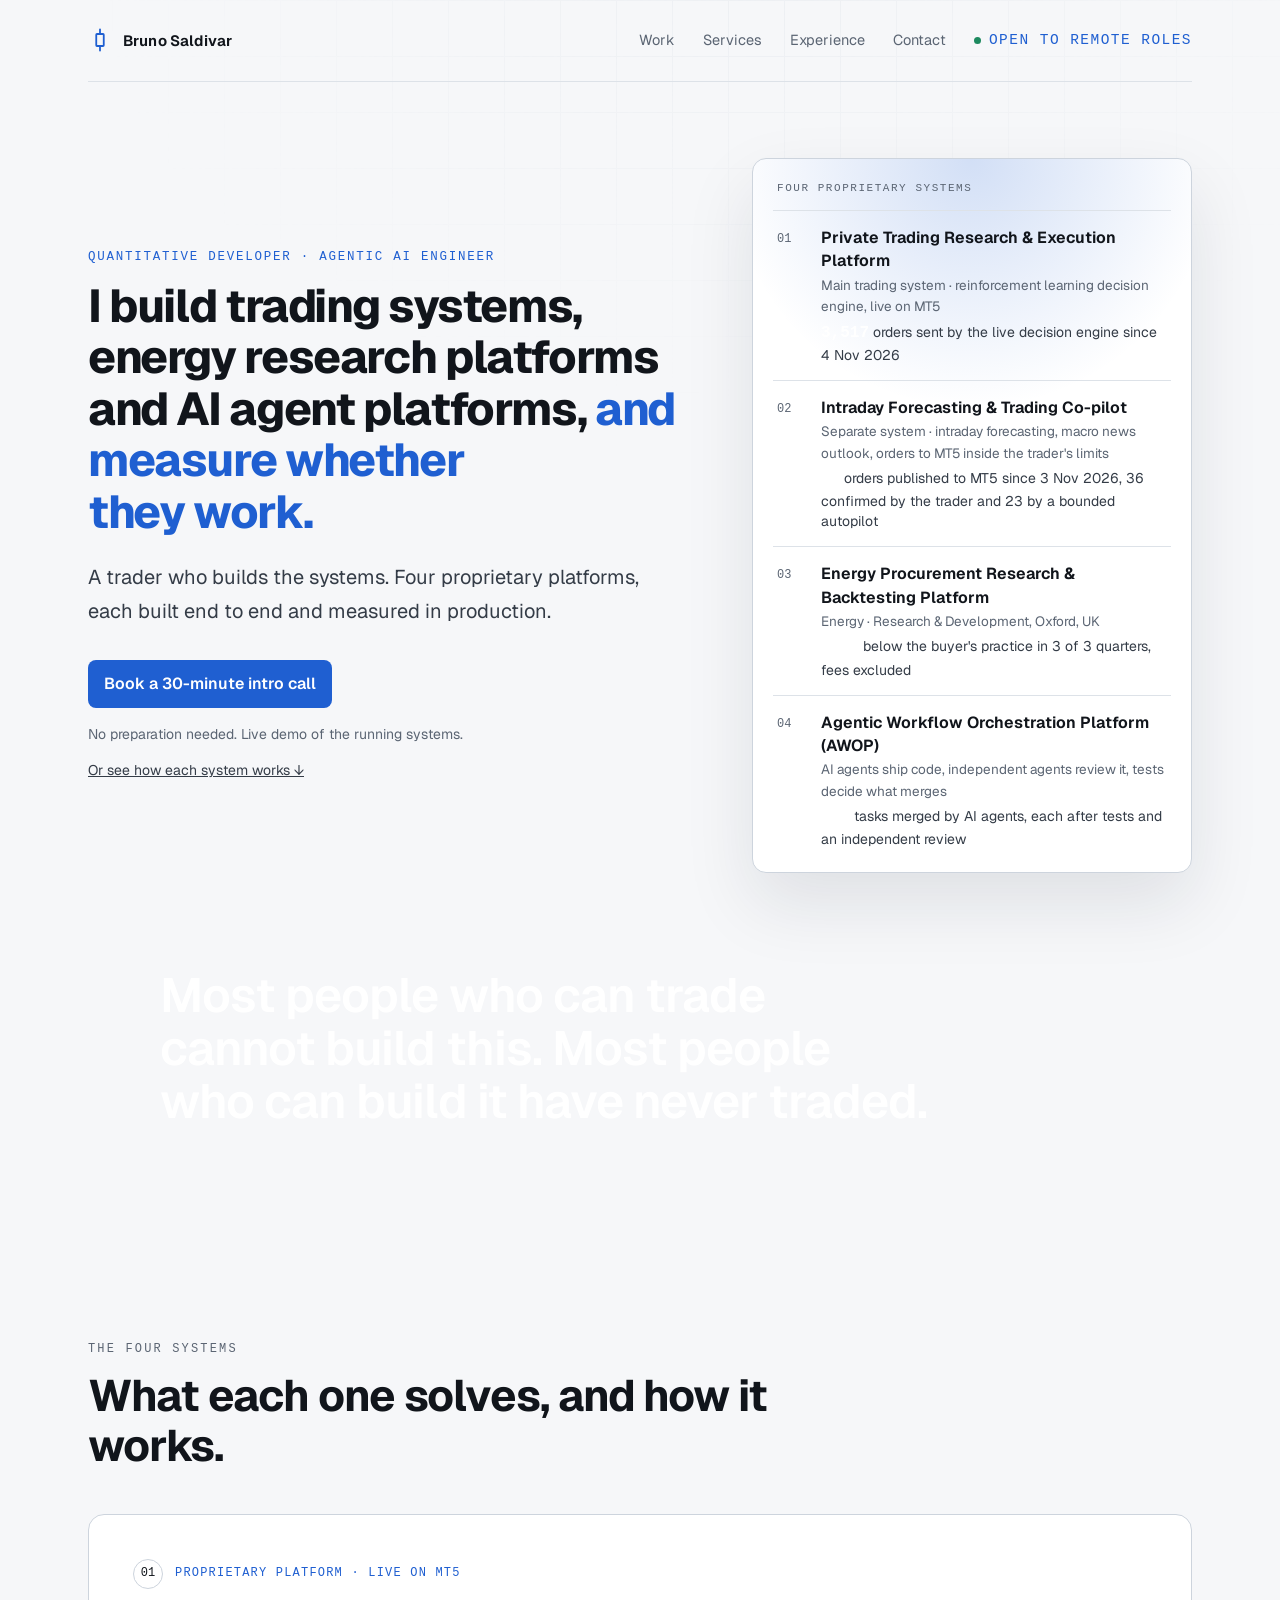
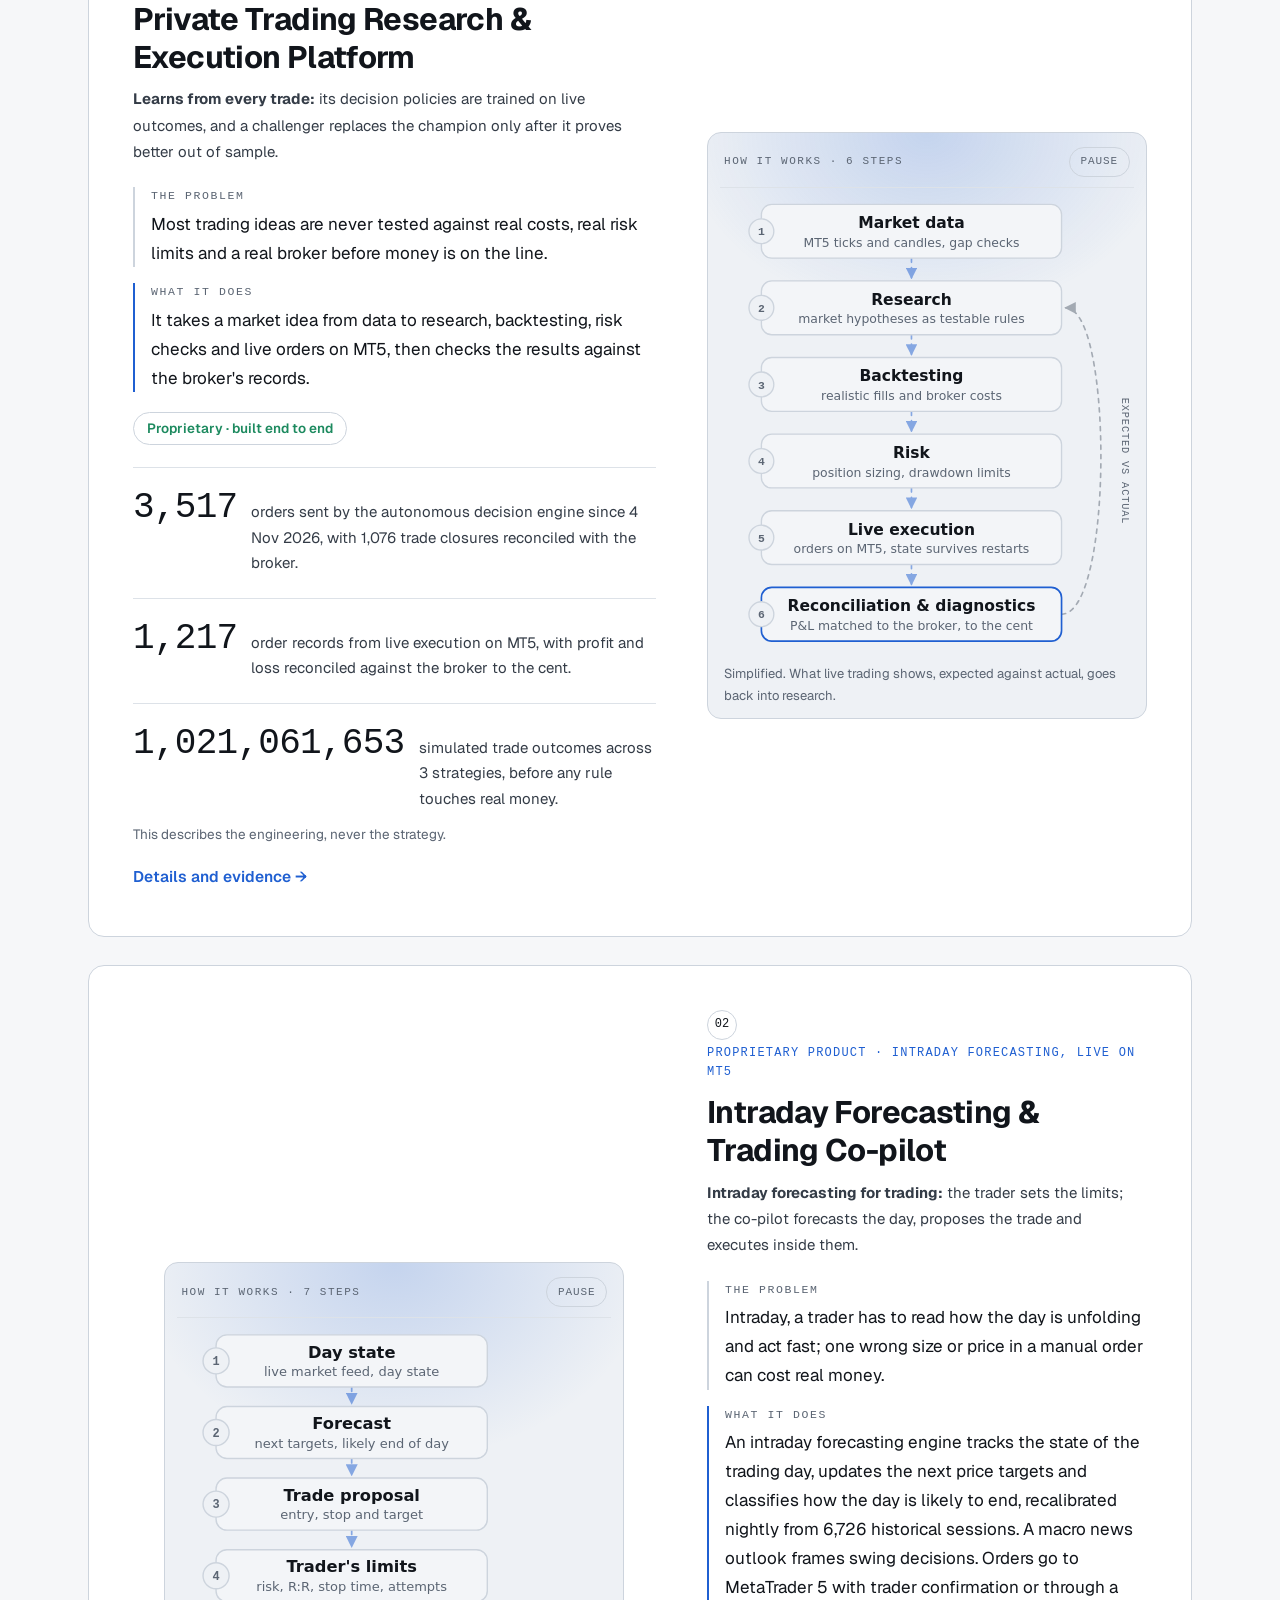
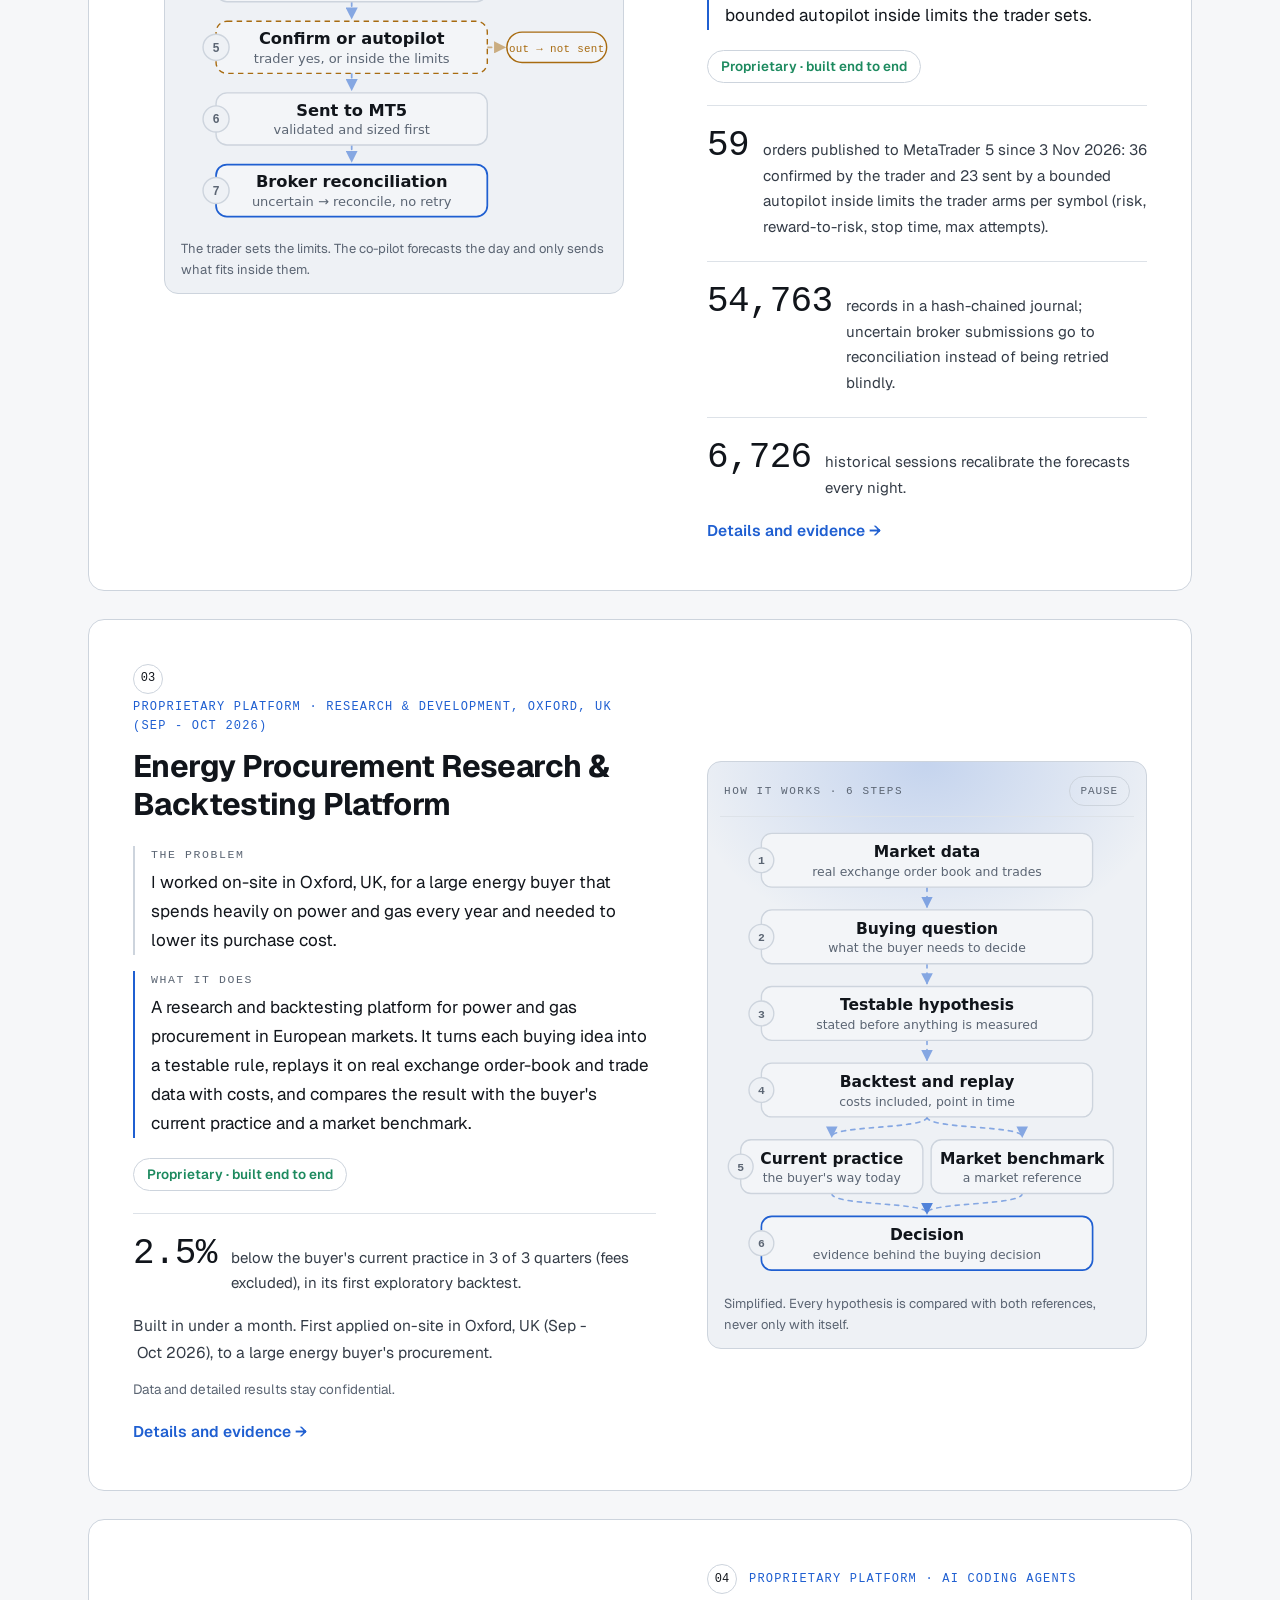
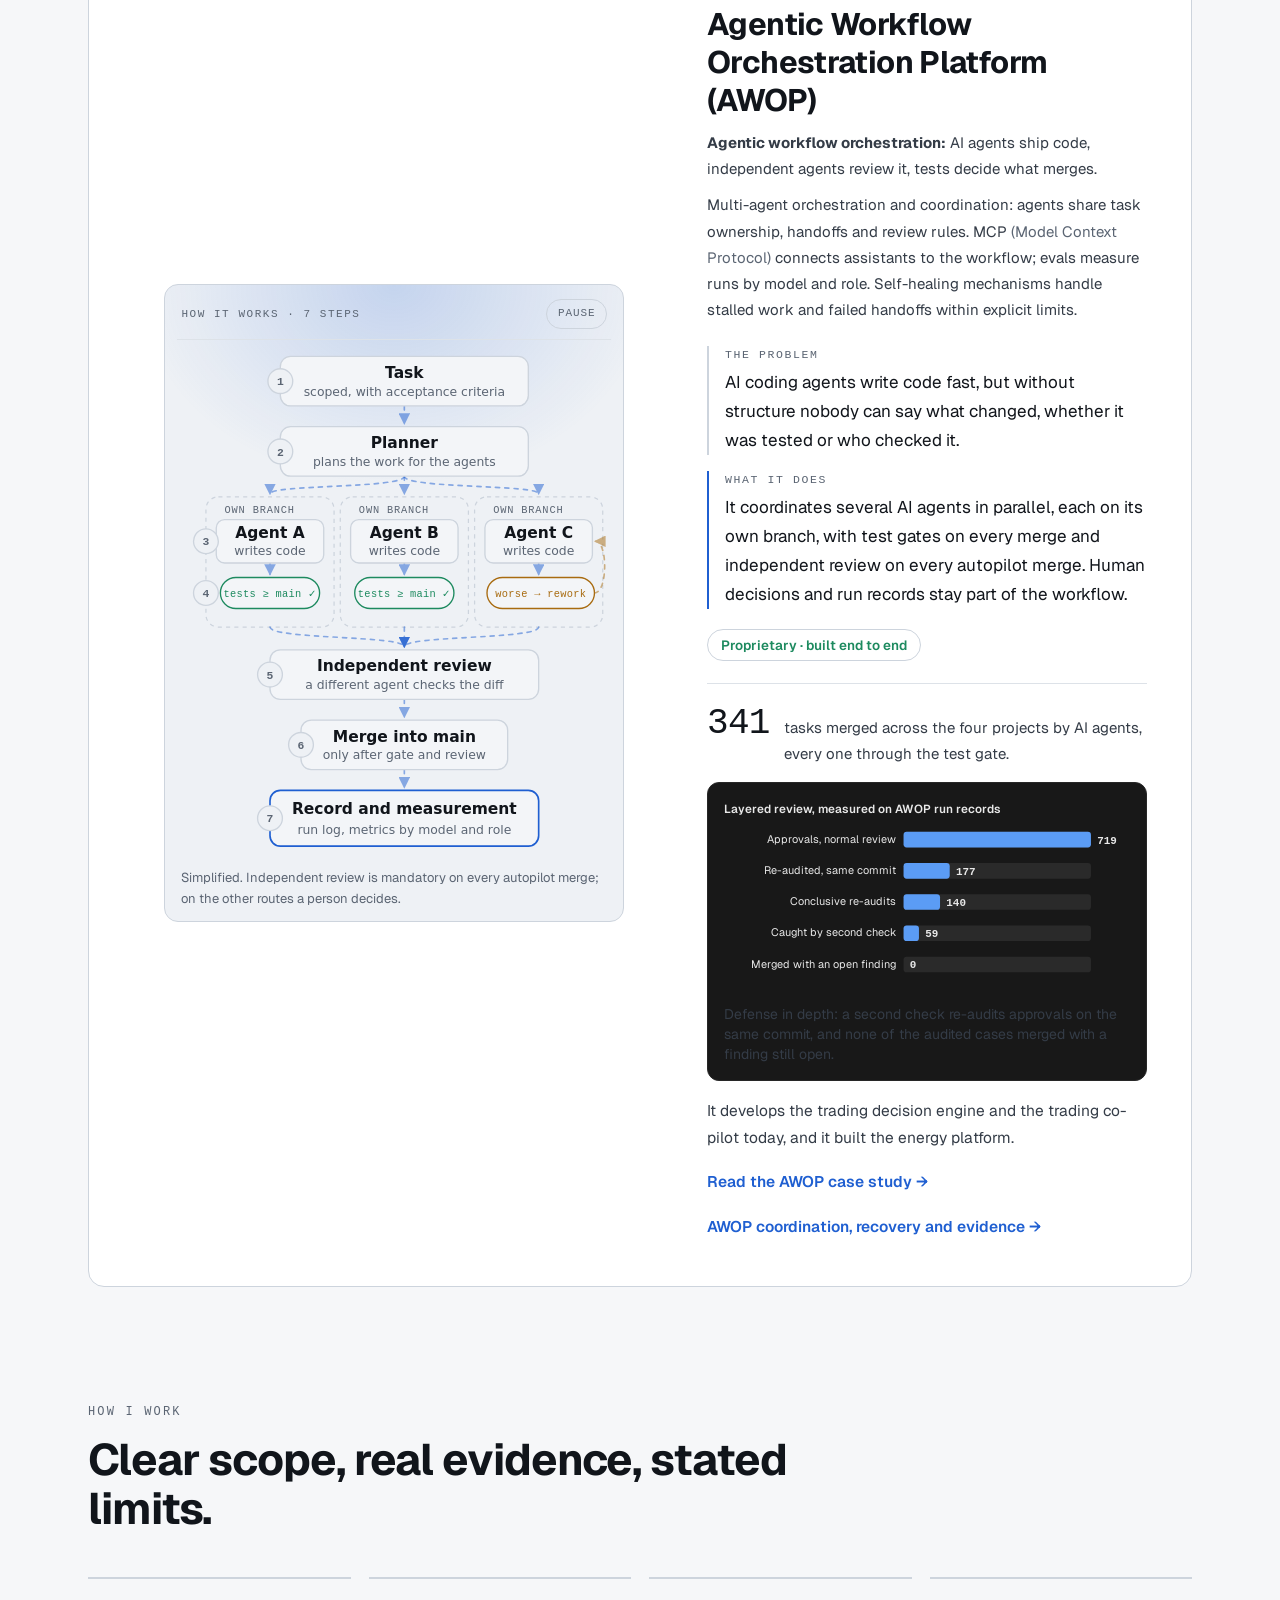
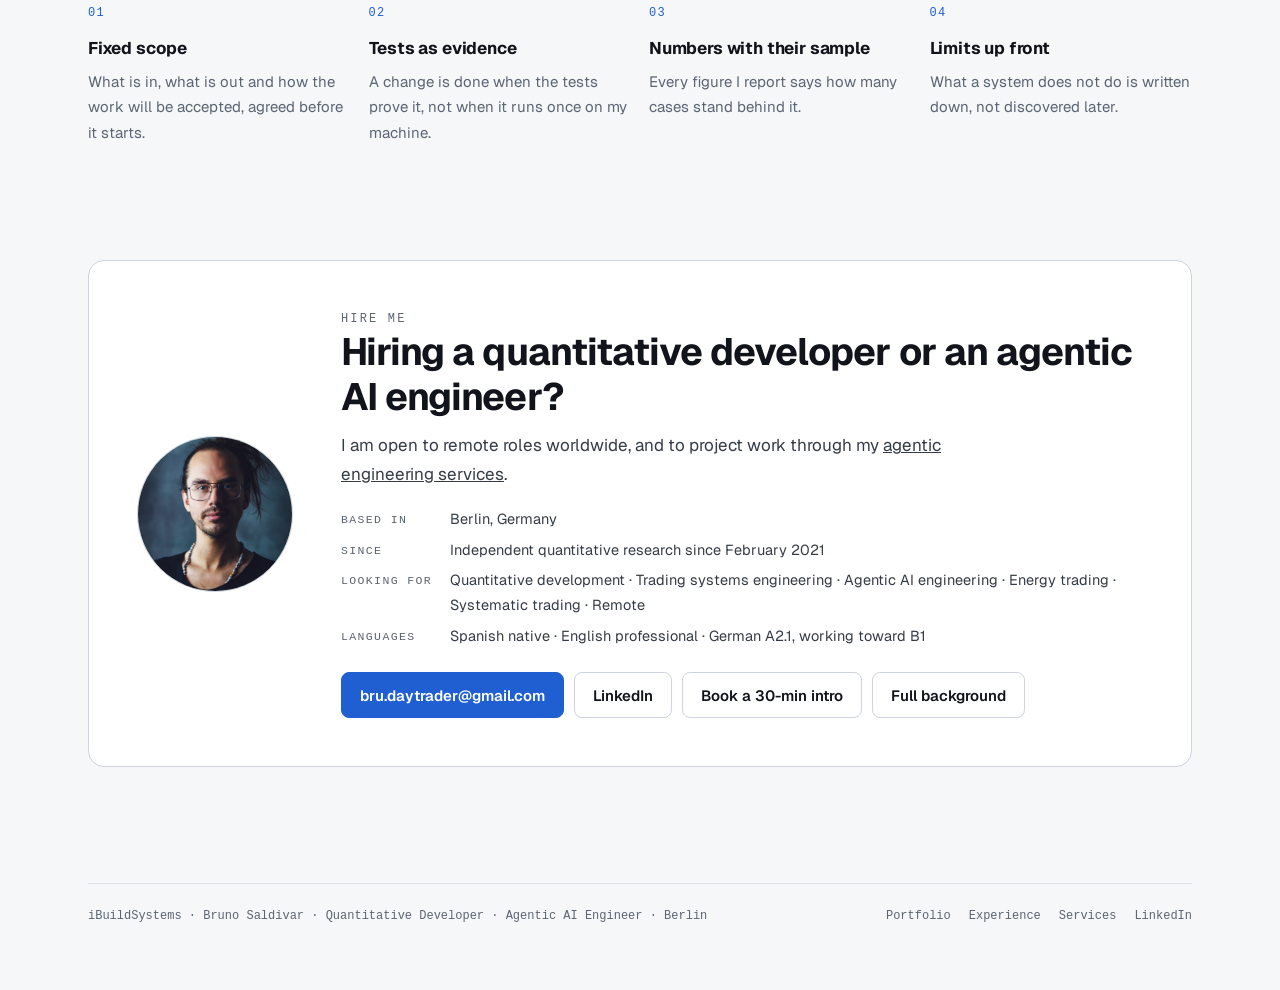
==== commit cd5f7965: "site: co-pilot wording keeps method internals private (no level or range terms)" ====
--- a/index.html
+++ b/index.html
@@ -300,7 +300,7 @@
   </div>
   <svg class="dg" viewBox="0 0 400 466" role="img" aria-labelledby="dg-co-t dg-co-d" style="--n:7">
     <title id="dg-co-t">How the Intraday Forecasting &amp; Trading Co-pilot works, in seven steps</title>
-    <desc id="dg-co-d">Top to bottom. One, day state: the live feed shows the last level the market reached. Two, forecast: the next price targets and how the day is likely to end. Three, trade proposal: entry, stop and target. Four, the trader sets the limits: risk, reward-to-risk, stop time and maximum attempts. Five, the trader confirms, or the bounded autopilot sends inside those limits; outside them, nothing is sent. Six, the order is validated, sized and sent to MT5. Seven, broker reconciliation: an uncertain submission is reconciled, never retried blindly.</desc>
+    <desc id="dg-co-d">Top to bottom. One, day state: the live market feed updates the state of the trading day. Two, forecast: the next price targets and how the day is likely to end. Three, trade proposal: entry, stop and target. Four, the trader sets the limits: risk, reward-to-risk, stop time and maximum attempts. Five, the trader confirms, or the bounded autopilot sends inside those limits; outside them, nothing is sent. Six, the order is validated, sized and sent to MT5. Seven, broker reconciliation: an uncertain submission is reconciled, never retried blindly.</desc>
     <defs>
       <marker id="ah-co" viewBox="0 0 8 8" refX="7" refY="4" markerWidth="7" markerHeight="7" orient="auto-start-reverse"><path d="M0 0 L8 4 L0 8 z" style="fill:var(--signal)"/></marker>
       <marker id="ah-co-w" viewBox="0 0 8 8" refX="7" refY="4" markerWidth="7" markerHeight="7" orient="auto-start-reverse"><path d="M0 0 L8 4 L0 8 z" style="fill:var(--warn)"/></marker>
@@ -318,7 +318,7 @@
       <rect class="bx" x="36" y="10" width="250" height="48" rx="10"/>
       <circle class="k" cx="36" cy="34" r="12"/><text class="kn" x="36" y="38">1</text>
       <text class="t" x="161" y="31">Day state</text>
-      <text class="s" x="161" y="48">live feed, last level reached</text>
+      <text class="s" x="161" y="48">live market feed, day state</text>
     </g>
     <g class="st" style="--i:1">
       <rect class="bx" x="36" y="76" width="250" height="48" rx="10"/>
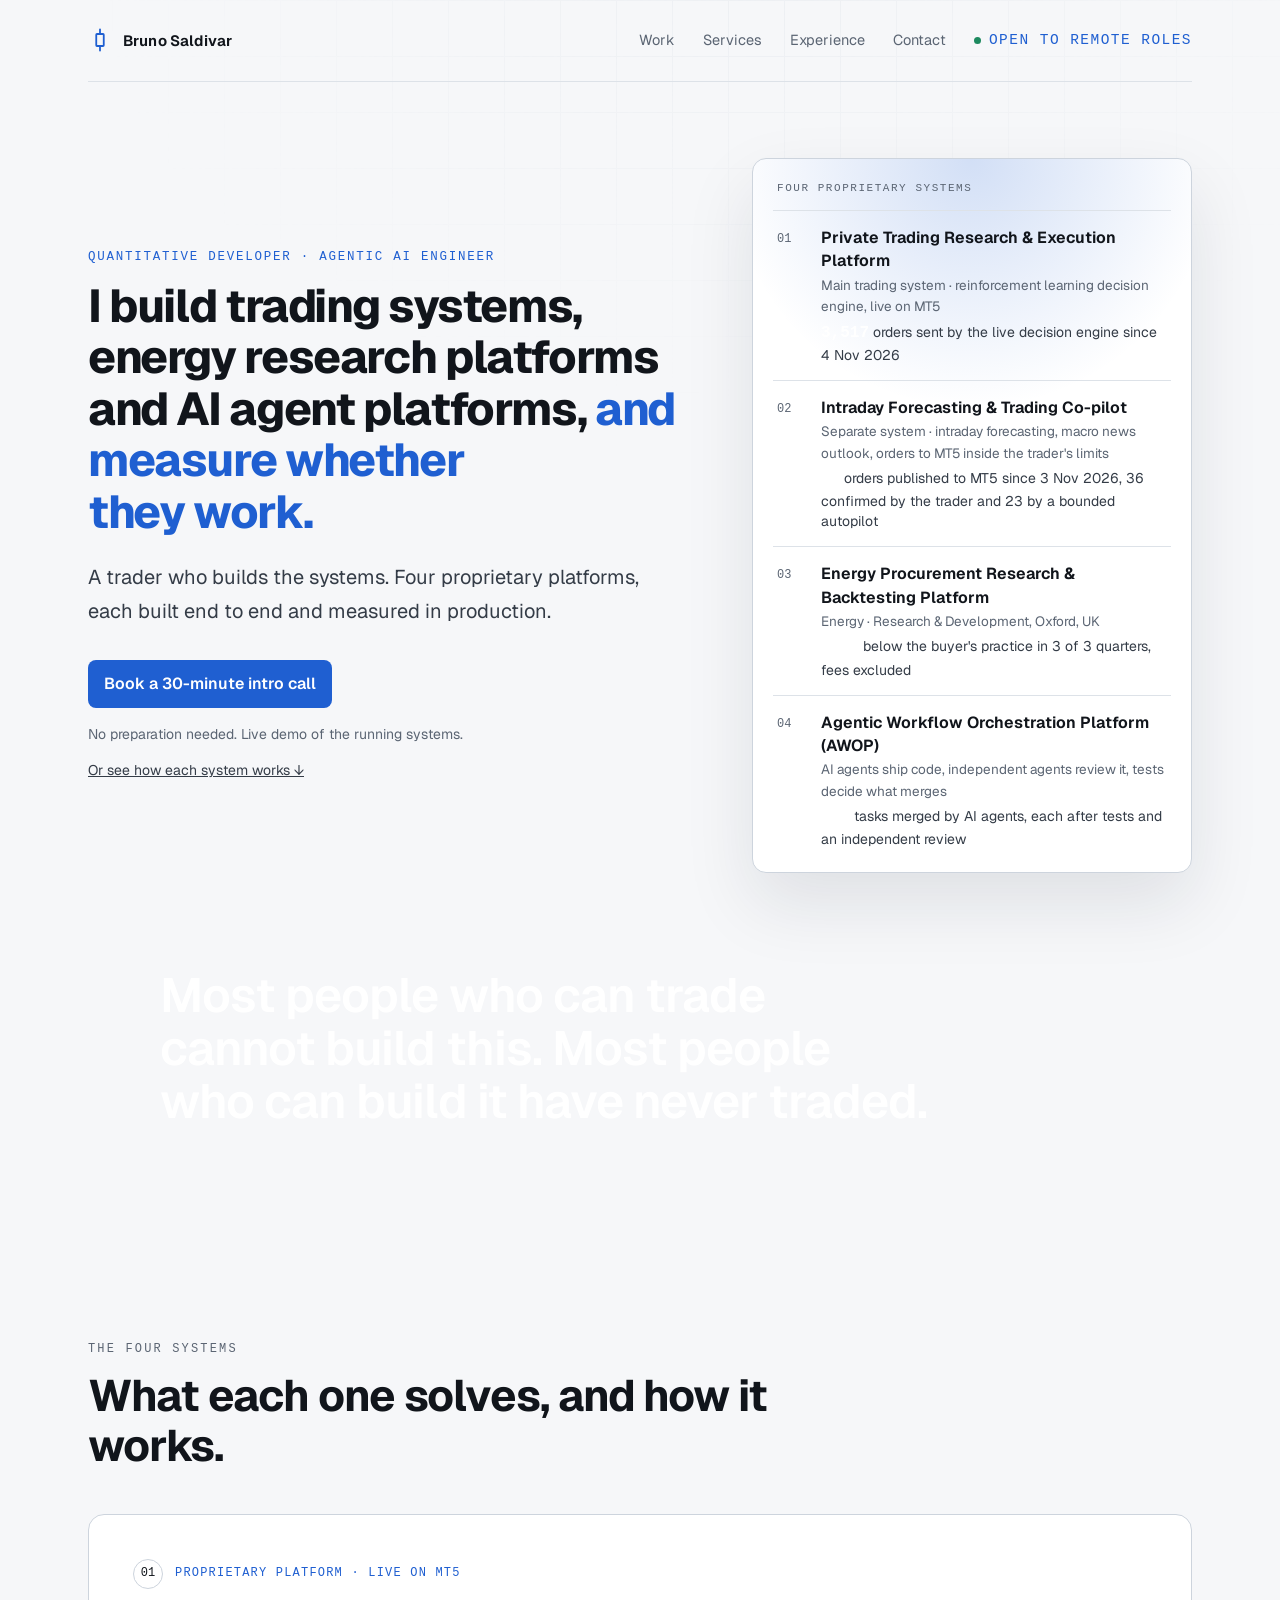
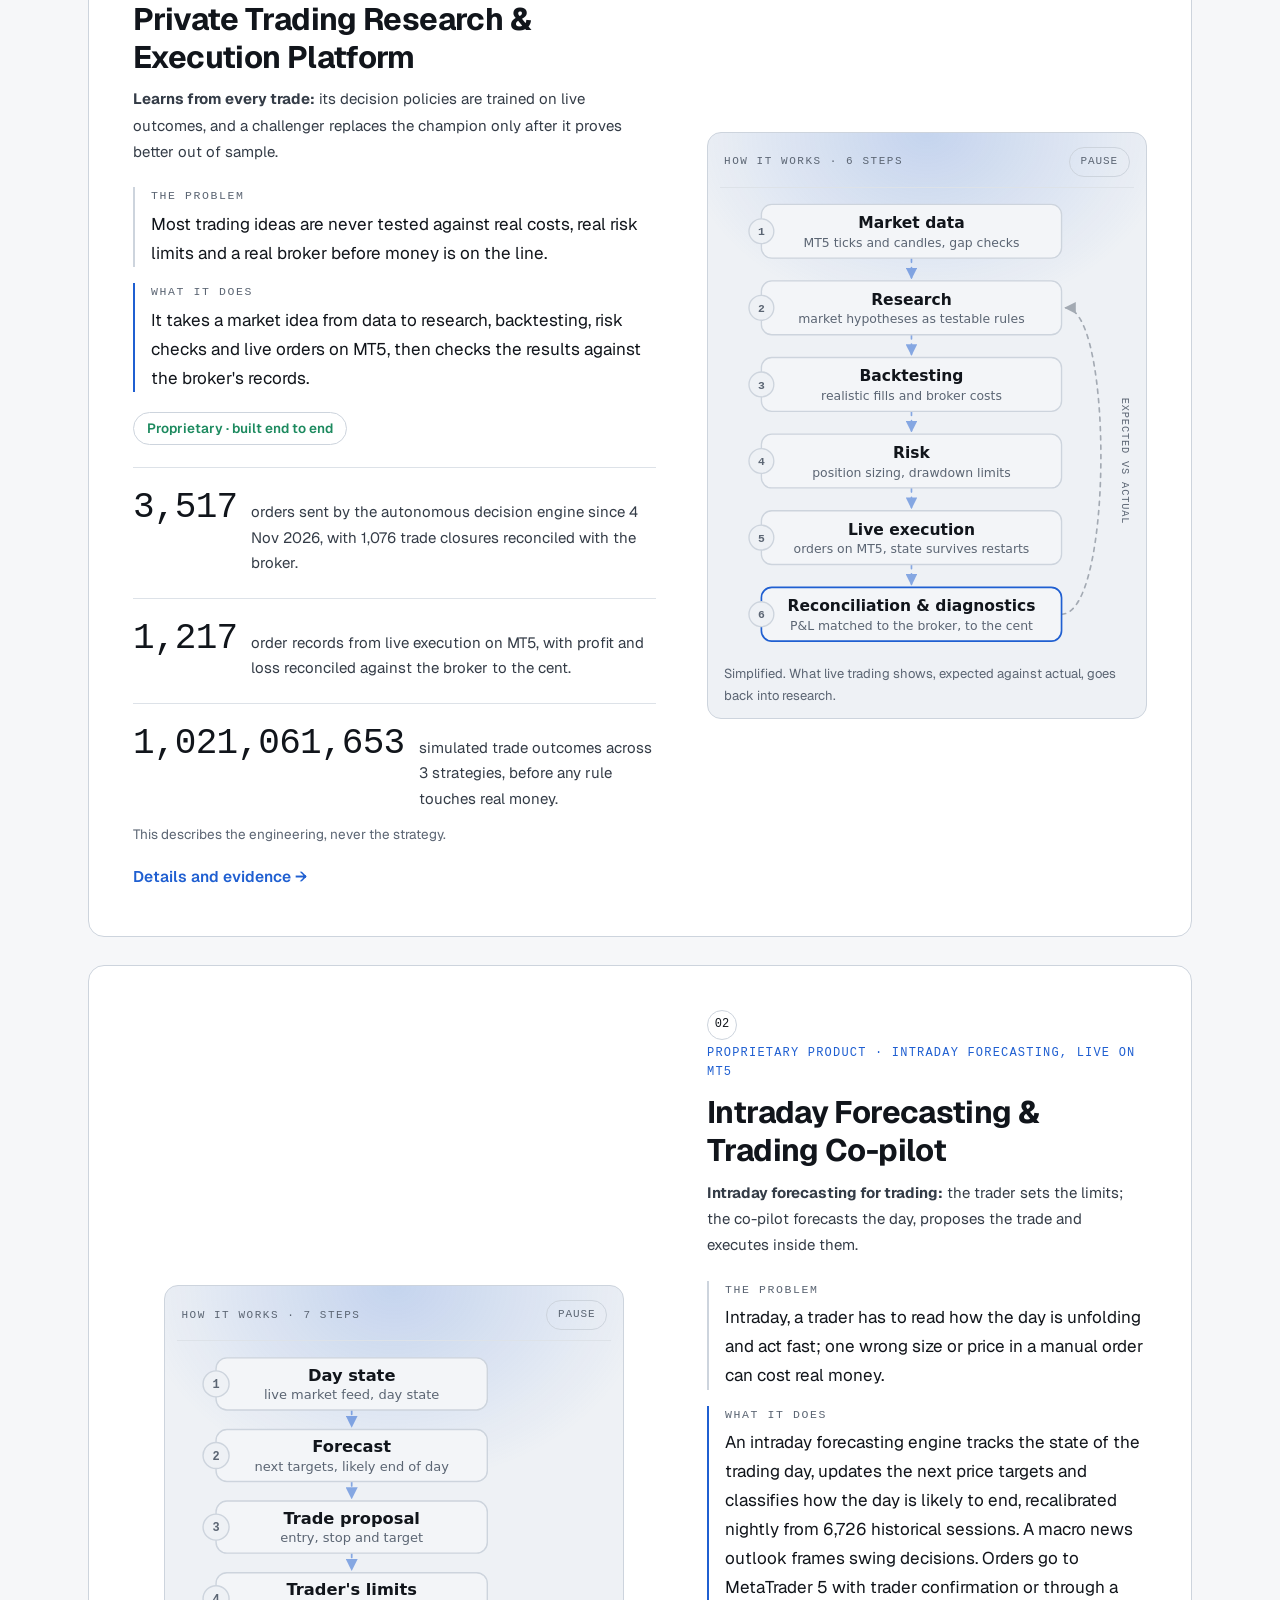
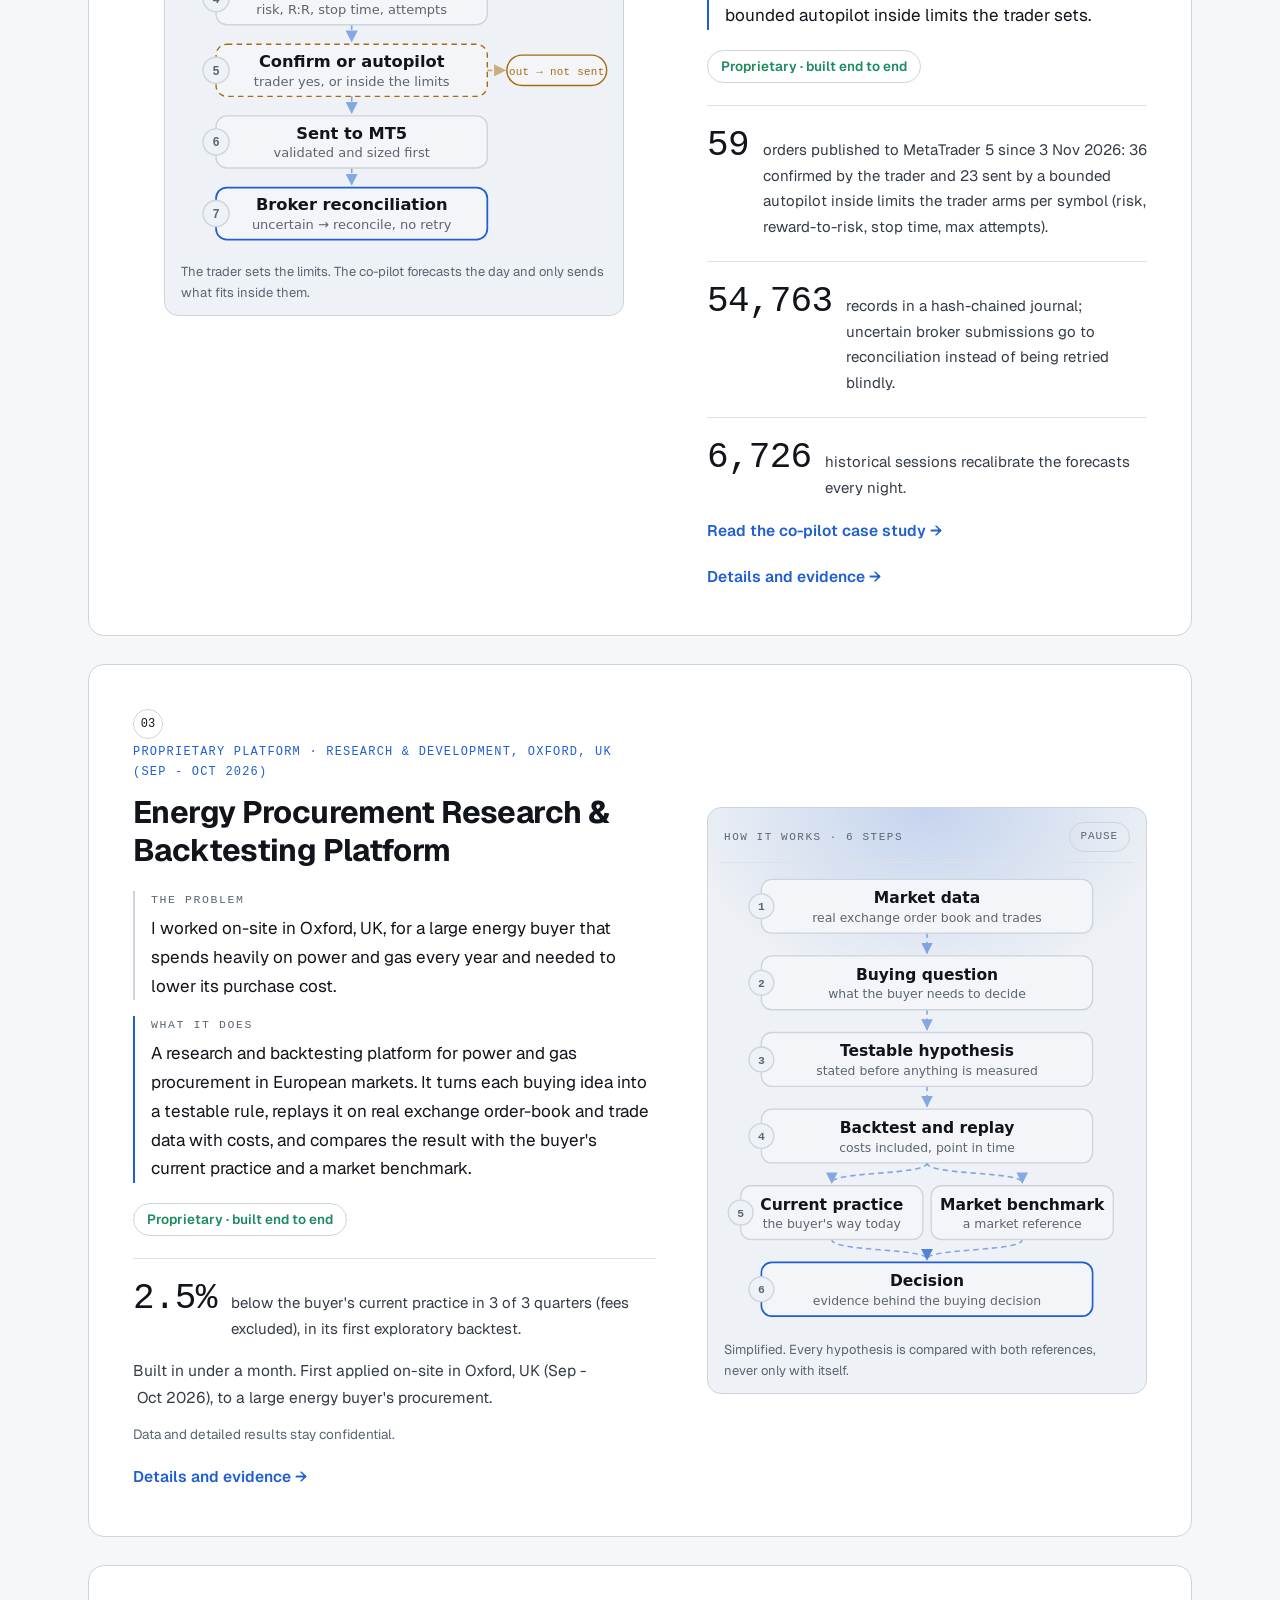
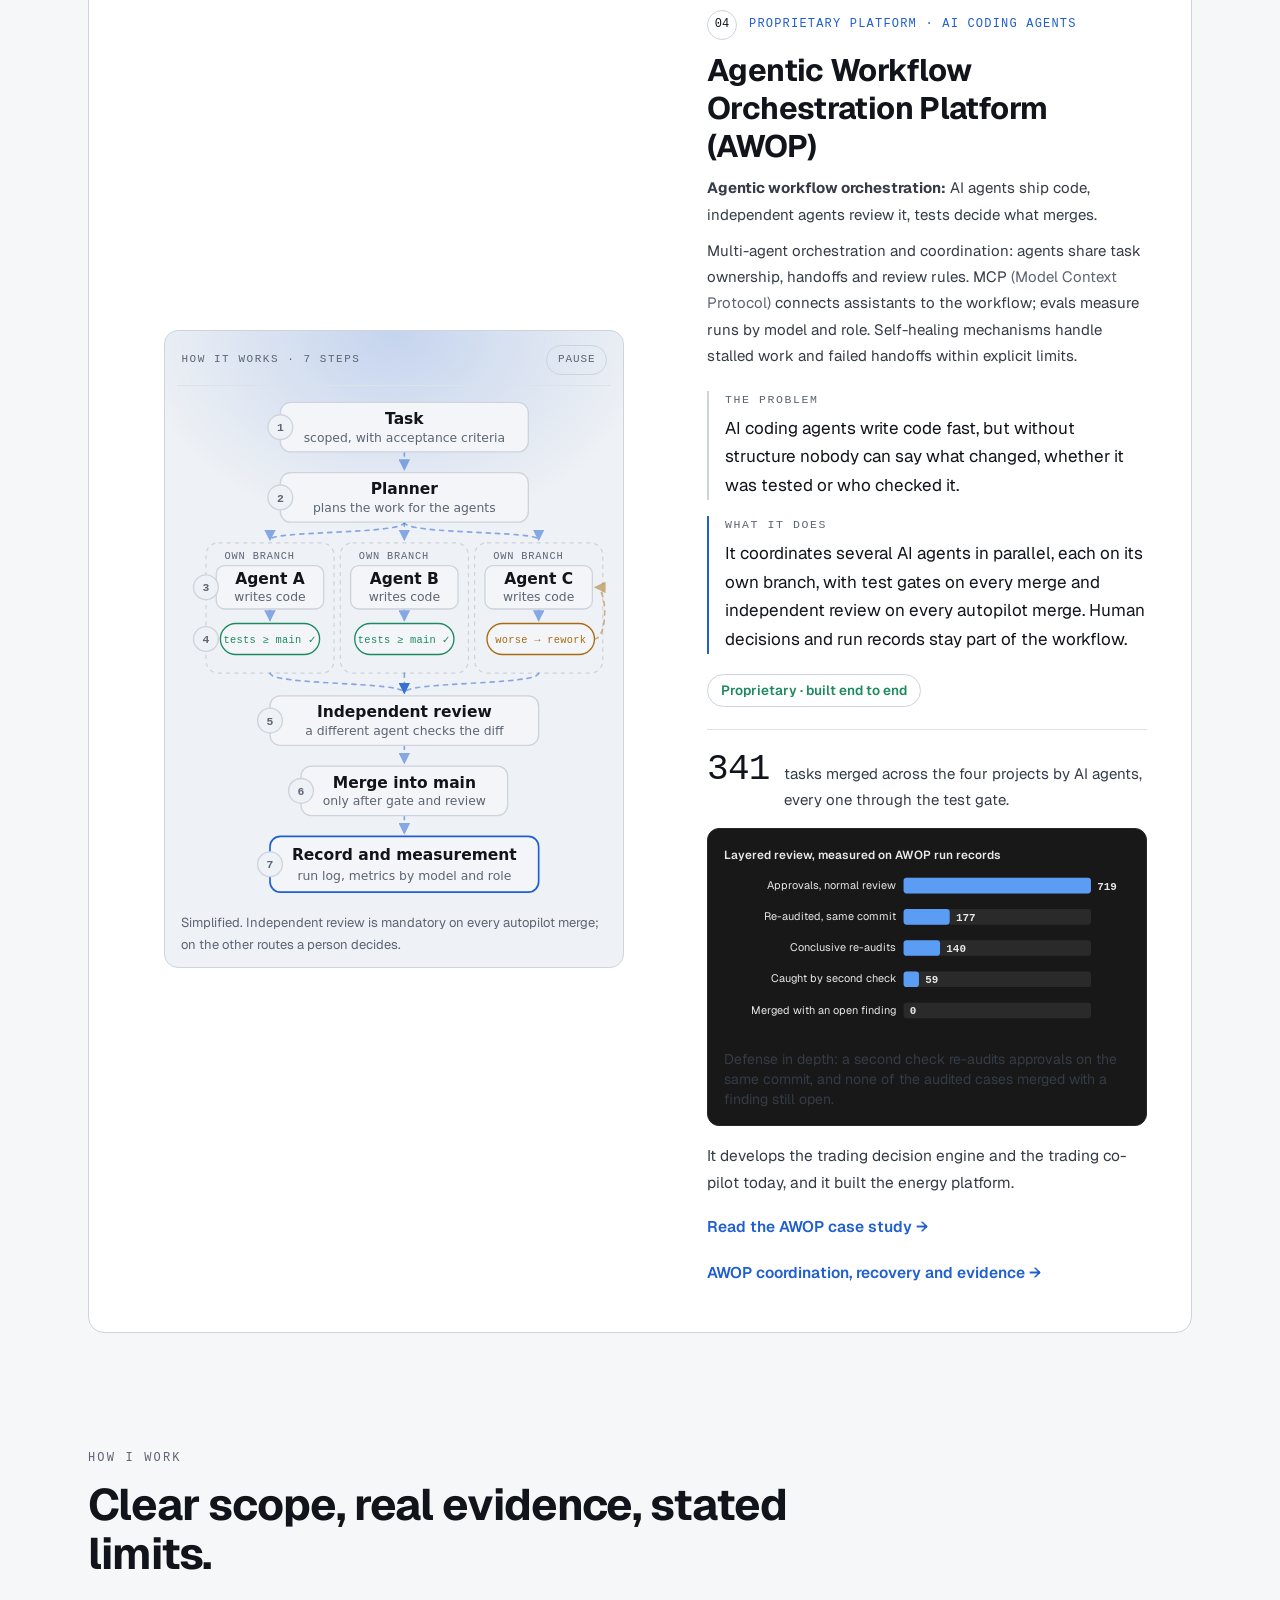
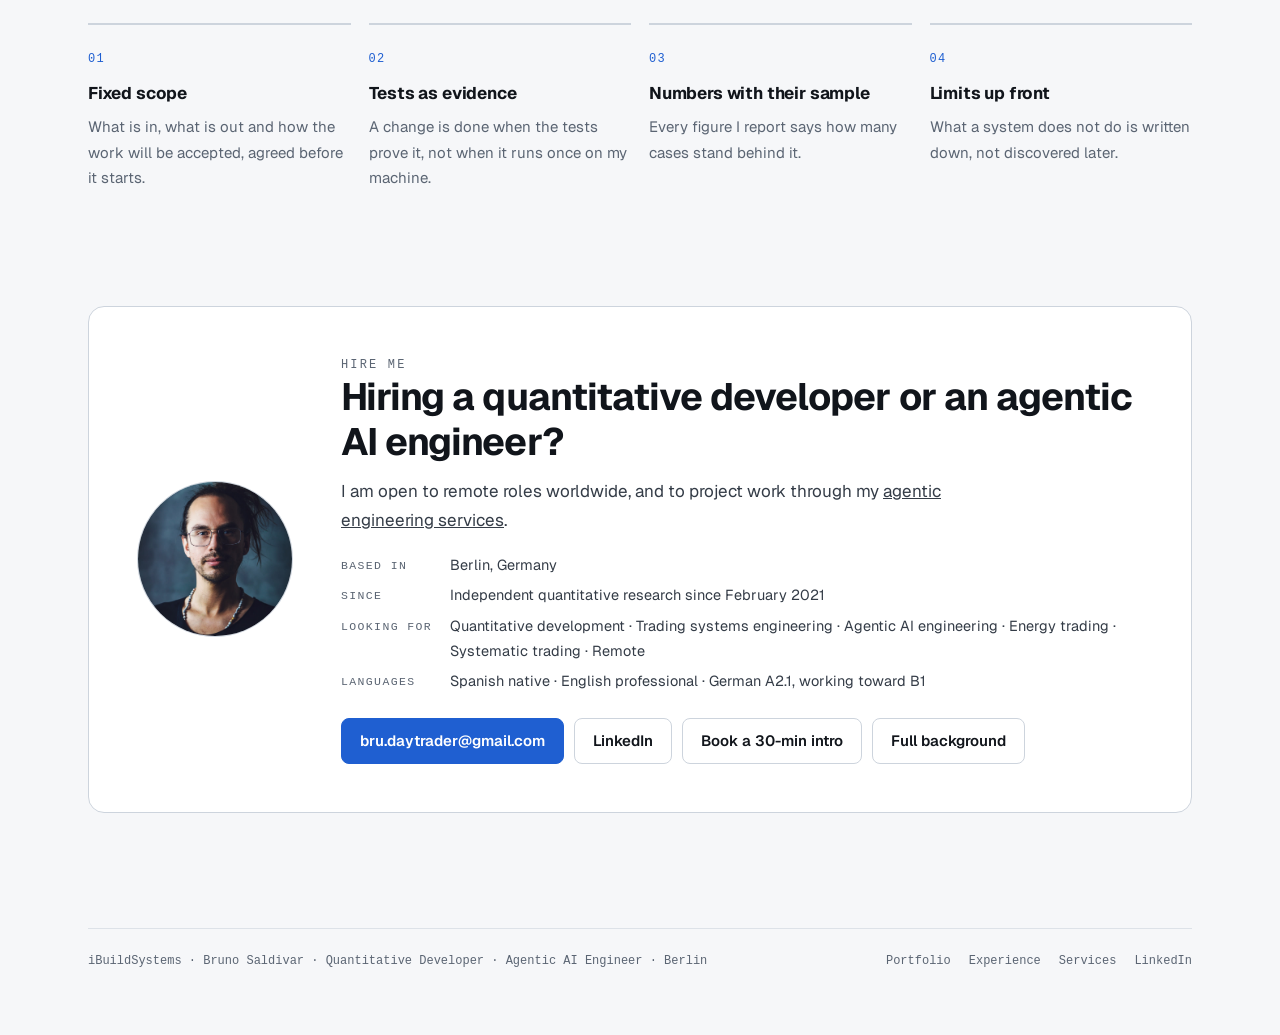
==== commit 00209498: "site: case study for system 02 (bounded autonomy: 59 MT5 orders, 36 trader, 23 bounded autopilot, 54" ====
--- a/index.html
+++ b/index.html
@@ -291,6 +291,7 @@
     <p class="kf"><b>59</b><span>orders published to MetaTrader 5 since 3 Nov 2026: 36 confirmed by the trader and 23 sent by a bounded autopilot inside limits the trader arms per symbol (risk, reward-to-risk, stop time, max attempts).</span></p>
     <p class="kf"><b>54,763</b><span>records in a hash-chained journal; uncertain broker submissions go to reconciliation instead of being retried blindly.</span></p>
     <p class="kf"><b>6,726</b><span>historical sessions recalibrate the forecasts every night.</span></p>
+          <a class="more" href="/cases/copilot/">Read the co-pilot case study →</a><br>
           <a class="more" href="/portfolio/#copilot">Details and evidence →</a>
         </div>
 <figure class="dg-card">
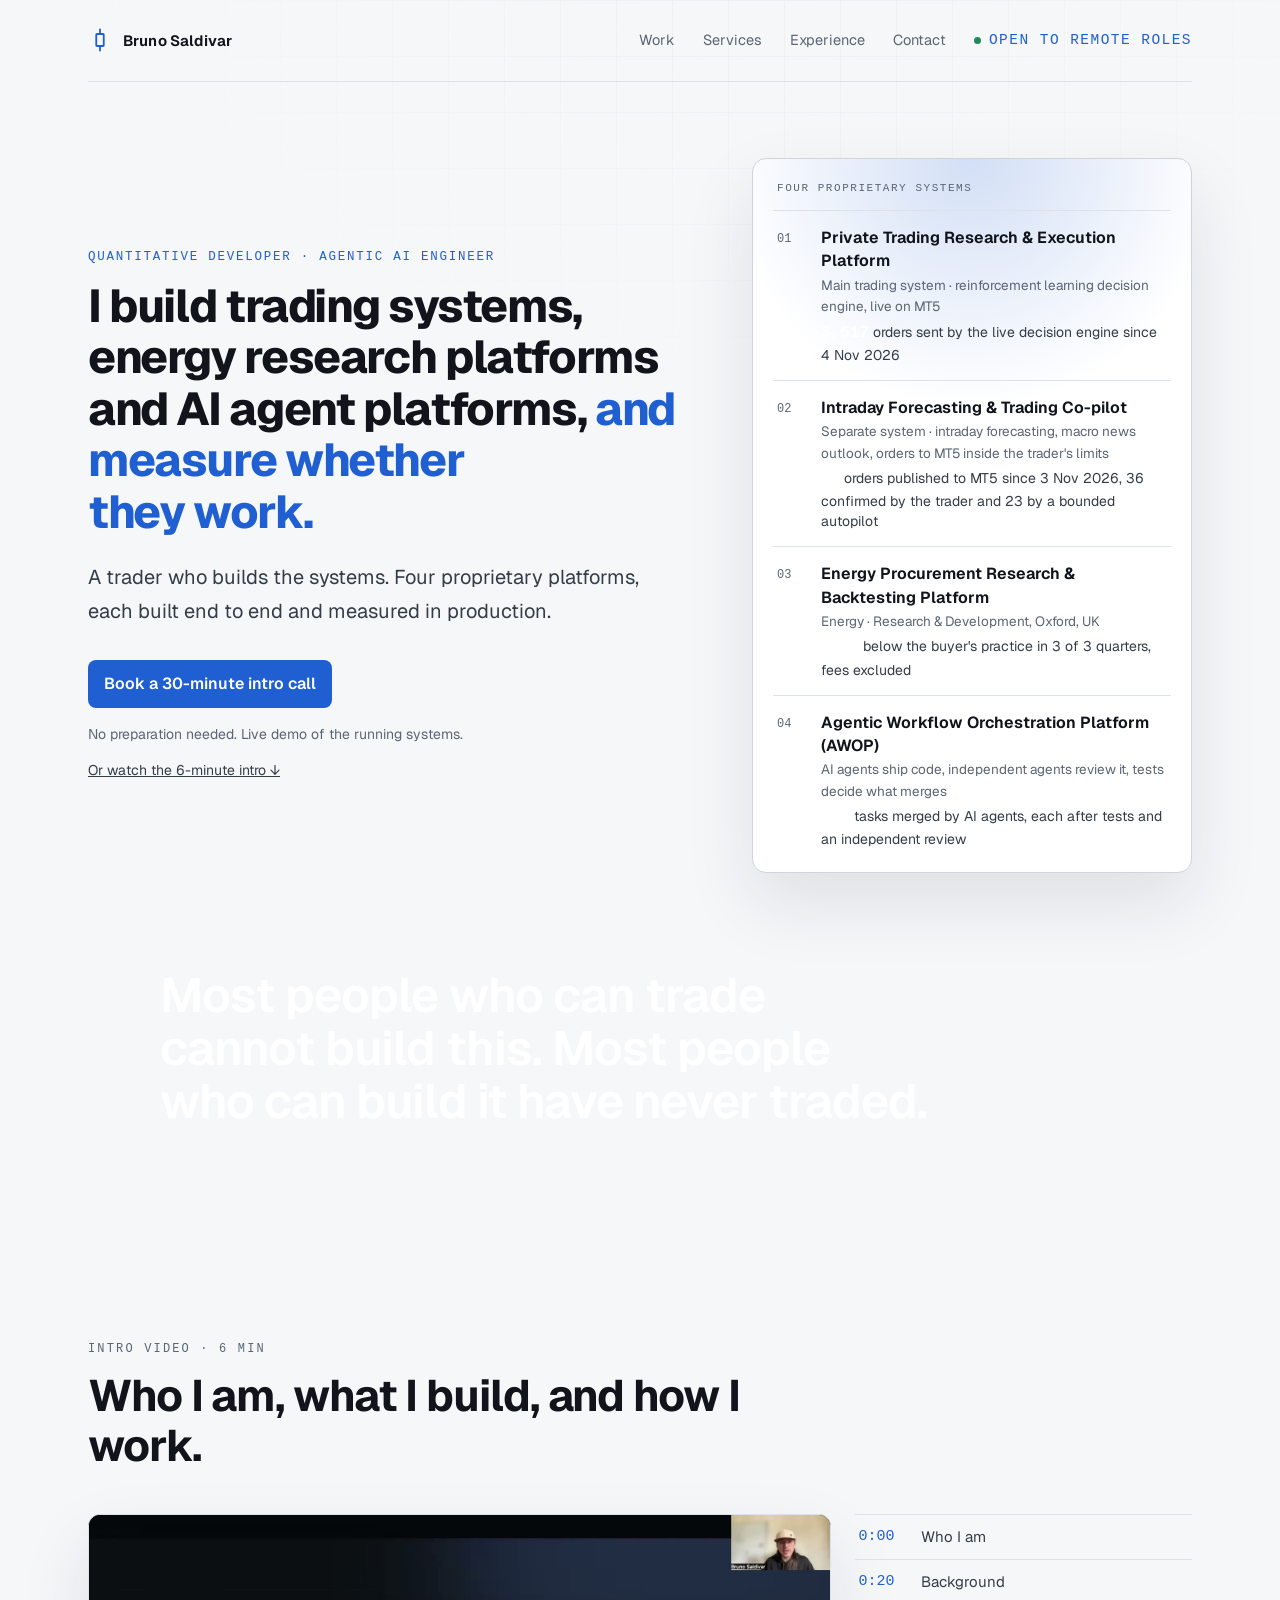
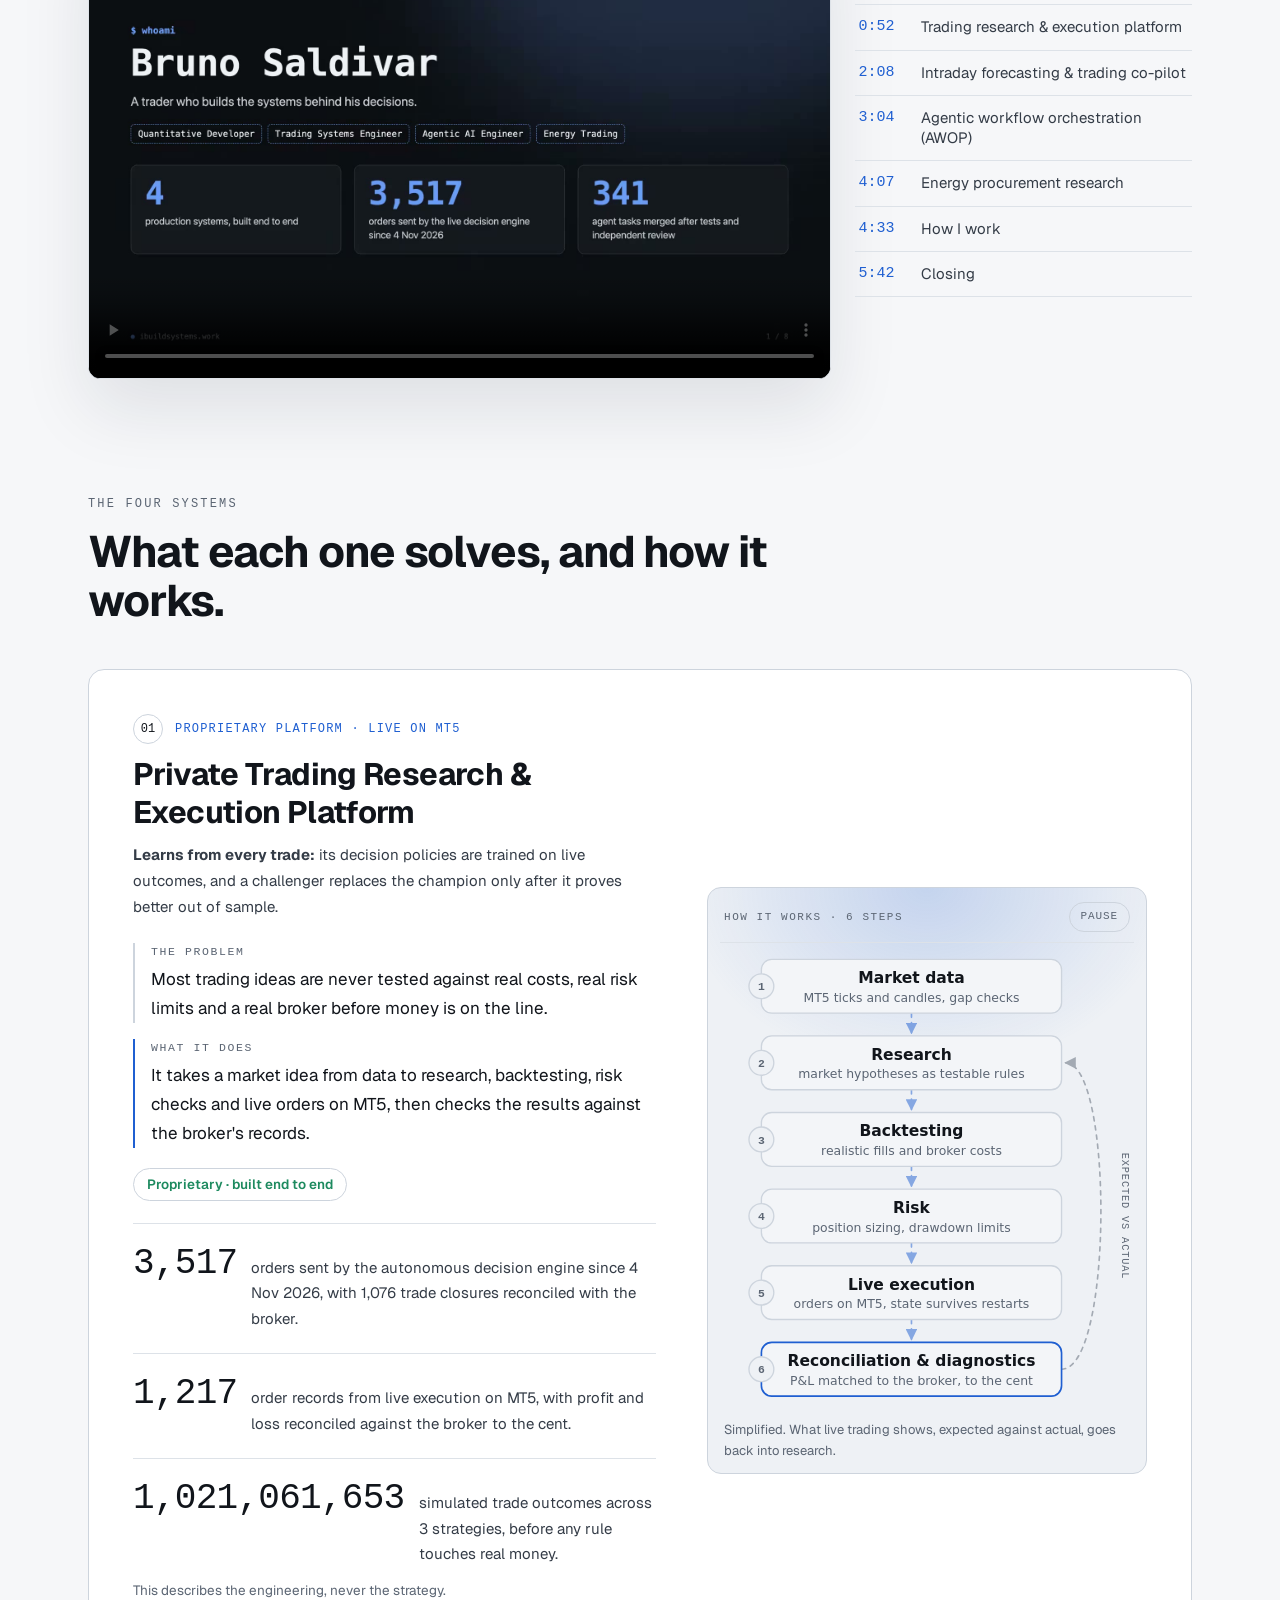
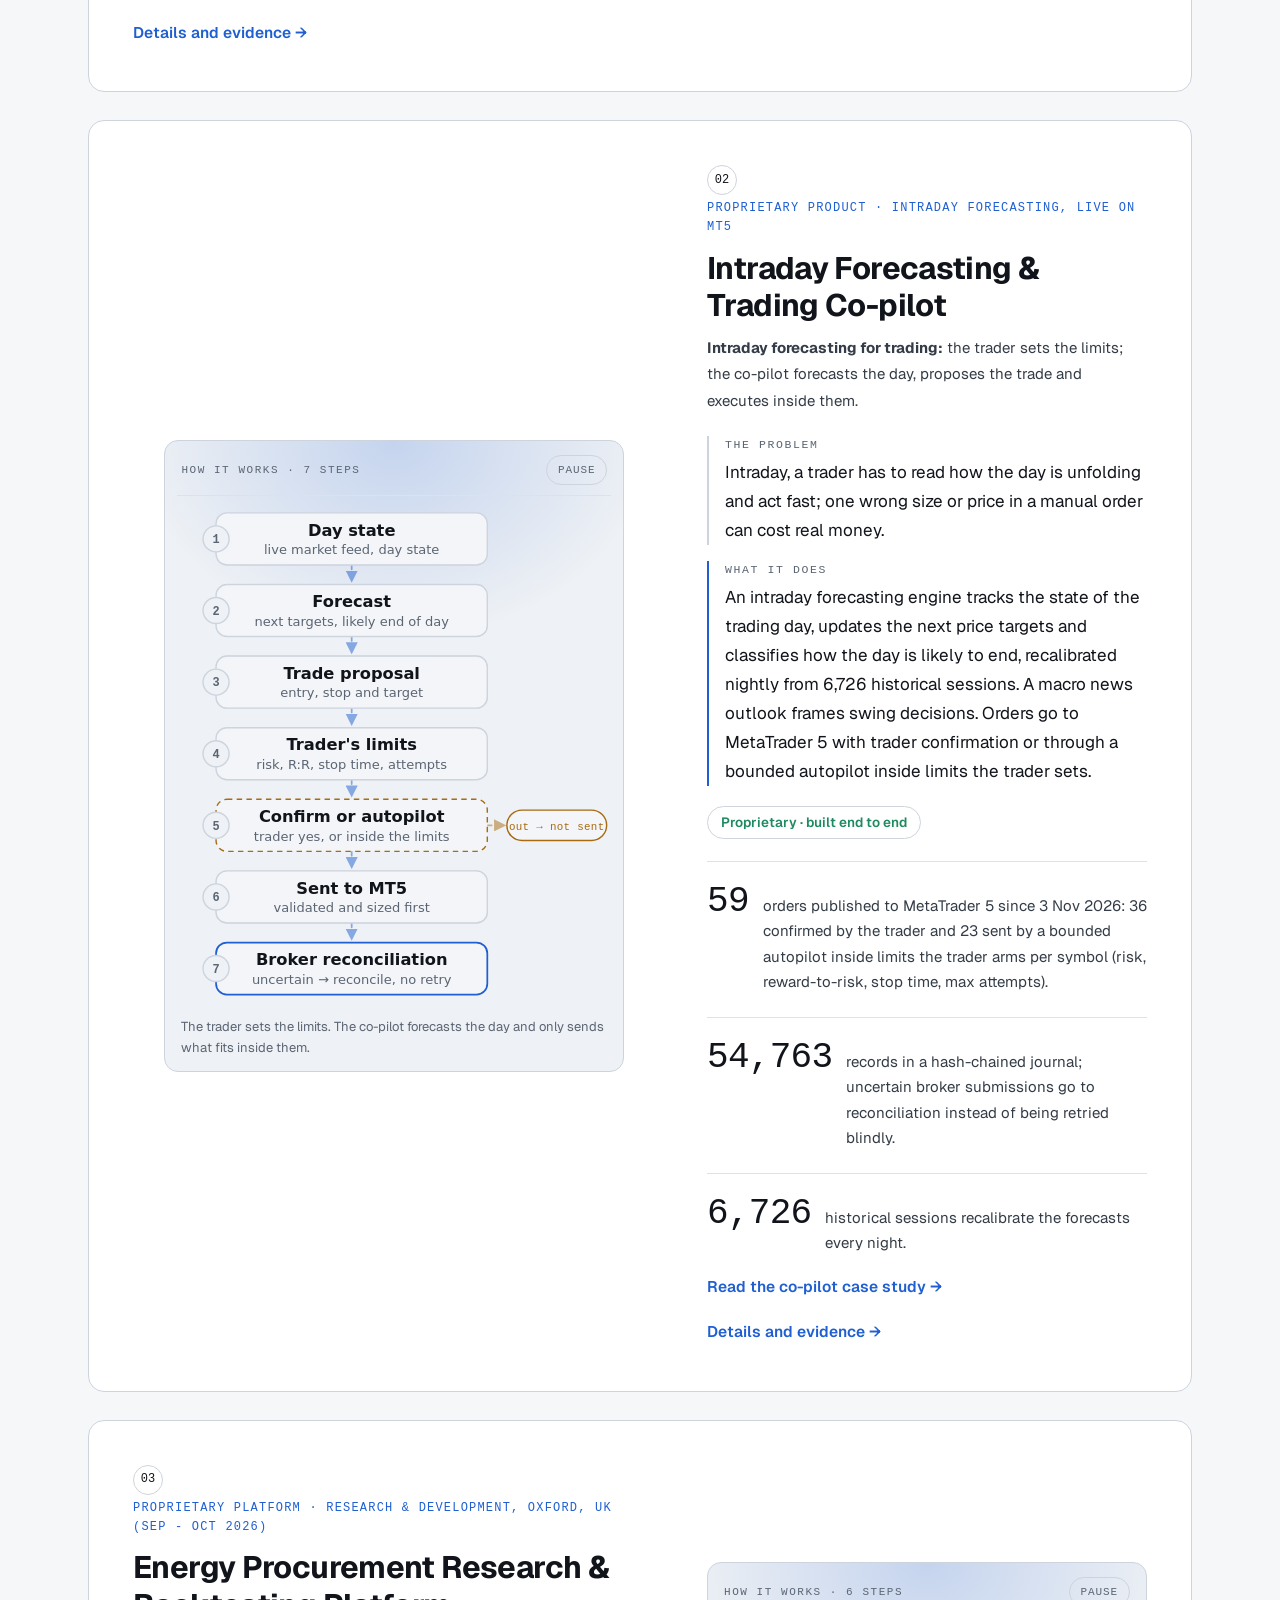
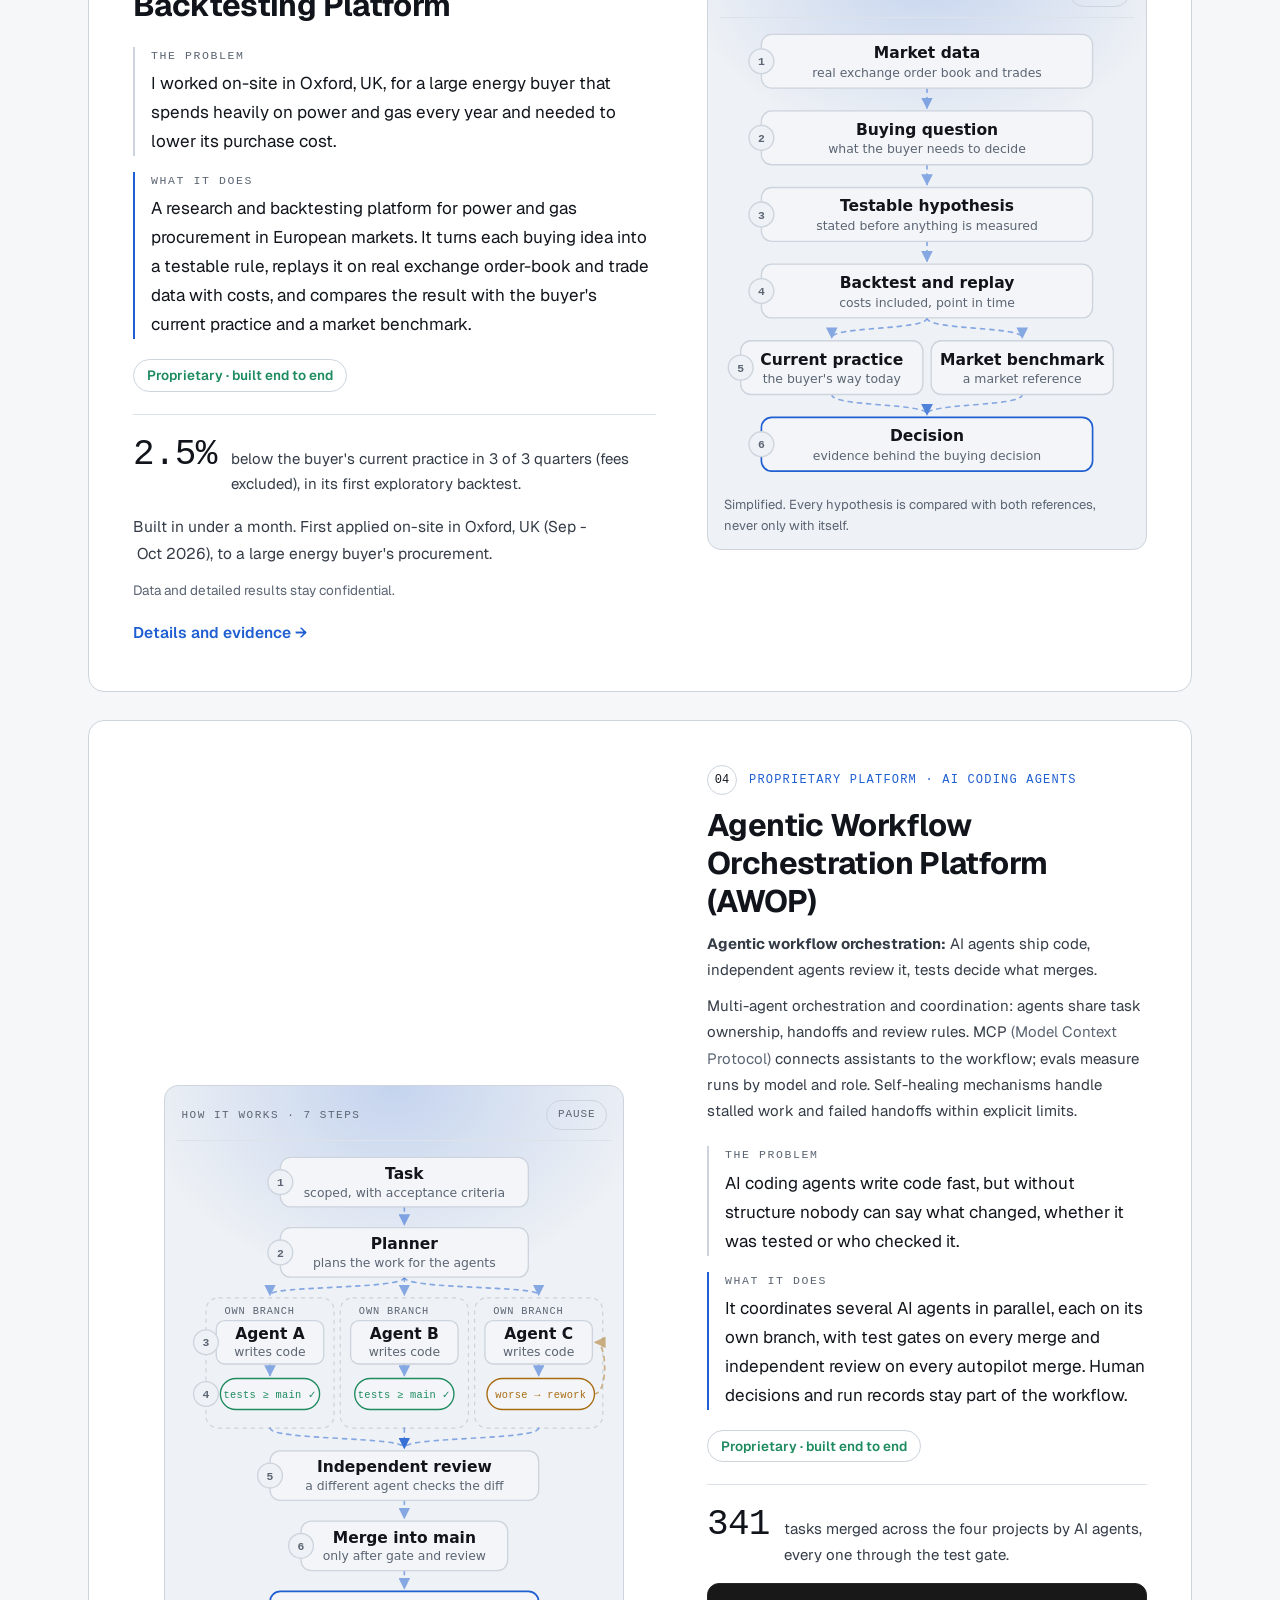
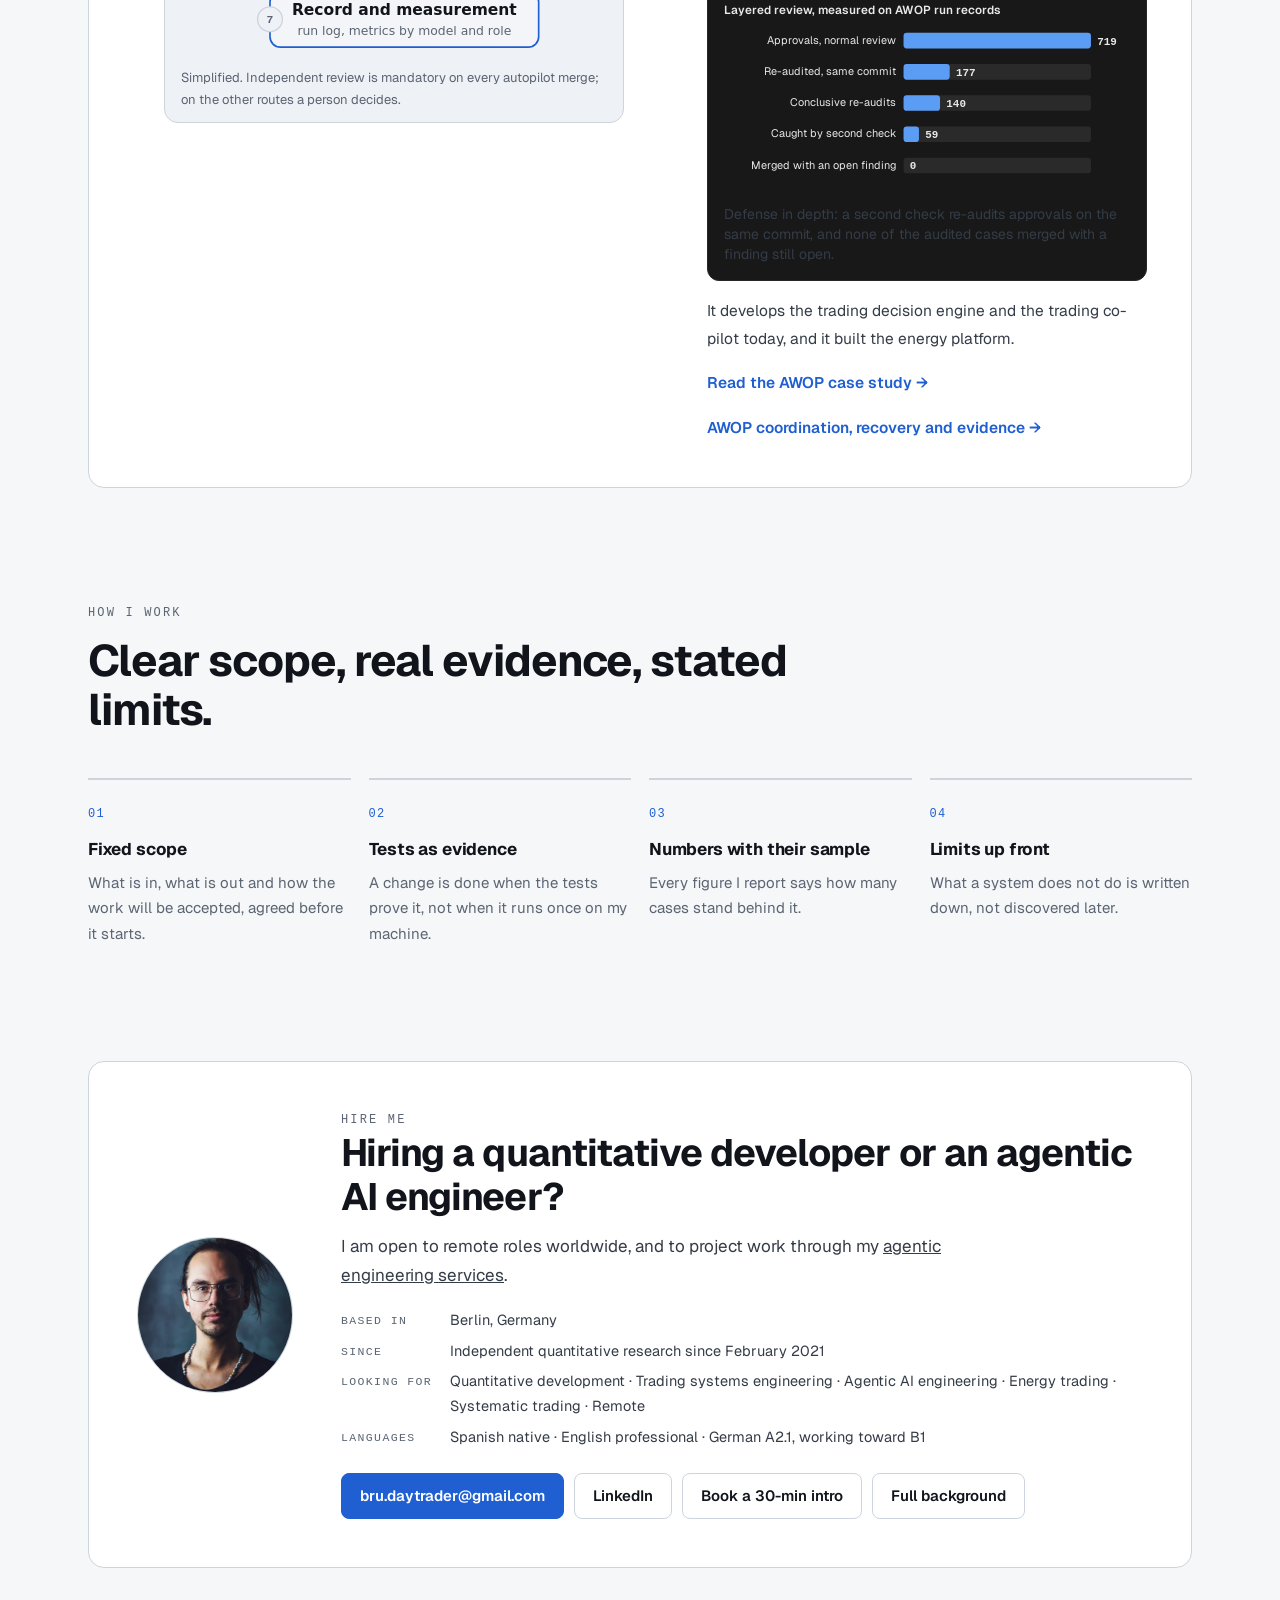
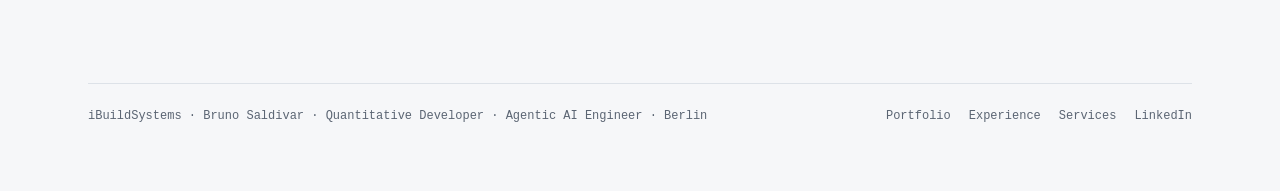
==== commit aac4532b: "site: 6-minute intro video on the home page with chapter links" ====
--- a/index.html
+++ b/index.html
@@ -176,7 +176,7 @@
         <a class="cta-main" href="https://calendly.com/bru-lets-talk/30min?utm_source=ibuildsystems.work&amp;utm_medium=website&amp;utm_campaign=inbound_intro&amp;utm_content=home_hero">Book a 30-minute intro call</a>
         <span class="cta-note">No preparation needed. Live demo of the running systems.</span>
       </div>
-      <a class="cta-link" href="#systems">Or see how each system works ↓</a>
+      <a class="cta-link" href="#intro">Or watch the 6-minute intro ↓</a>
     </div>
 
     <nav class="hero-index" aria-label="The four systems">
@@ -193,6 +193,41 @@
   <section class="thesis" aria-label="Thesis">
     <p id="thesis">Most people who can trade cannot build this. Most people who can build it have never traded.</p>
   </section>
+
+  <section class="section reveal intro-video" id="intro" aria-labelledby="intro-title">
+    <div class="section-head">
+      <p class="kicker">Intro video · 6 min</p>
+      <h2 class="h2" id="intro-title">Who I am, what I build, and how I work.</h2>
+    </div>
+    <div class="iv-grid">
+      <video id="iv" controls preload="metadata" poster="intro-poster.jpg" playsinline>
+        <source src="intro.mp4" type="video/mp4">
+      </video>
+      <ol class="iv-chapters" aria-label="Chapters">
+        <li><button type="button" data-t="0"><span class="ts">0:00</span>Who I am</button></li>
+        <li><button type="button" data-t="20"><span class="ts">0:20</span>Background</button></li>
+        <li><button type="button" data-t="52"><span class="ts">0:52</span>Trading research &amp; execution platform</button></li>
+        <li><button type="button" data-t="128"><span class="ts">2:08</span>Intraday forecasting &amp; trading co-pilot</button></li>
+        <li><button type="button" data-t="184"><span class="ts">3:04</span>Agentic workflow orchestration (AWOP)</button></li>
+        <li><button type="button" data-t="247"><span class="ts">4:07</span>Energy procurement research</button></li>
+        <li><button type="button" data-t="273"><span class="ts">4:33</span>How I work</button></li>
+        <li><button type="button" data-t="342"><span class="ts">5:42</span>Closing</button></li>
+      </ol>
+    </div>
+  </section>
+<style>
+.intro-video .iv-grid{display:grid;grid-template-columns:minmax(0,2.2fr) minmax(0,1fr);gap:24px;align-items:start}
+.intro-video video{width:100%;border-radius:12px;border:1px solid var(--hair);background:#000;box-shadow:var(--shadow)}
+.iv-chapters{list-style:none;margin:0;padding:0;border-top:1px solid var(--hair)}
+.iv-chapters li{border-bottom:1px solid var(--hair)}
+.iv-chapters button{all:unset;cursor:pointer;display:flex;gap:14px;width:100%;padding:12px 4px;color:var(--soft);font-size:15px;line-height:1.35}
+.iv-chapters button:hover,.iv-chapters button:focus-visible{color:var(--fg)}
+.iv-chapters .ts{font-family:var(--mono);color:var(--signal);min-width:3.2em}
+@media (max-width:820px){.intro-video .iv-grid{grid-template-columns:1fr}}
+</style>
+<script>
+document.querySelectorAll('.iv-chapters button').forEach(b=>b.addEventListener('click',()=>{const v=document.getElementById('iv');v.currentTime=+b.dataset.t;v.play();}));
+</script>
 
   <section class="section" id="systems" aria-labelledby="sys-title">
     <div class="section-head reveal">
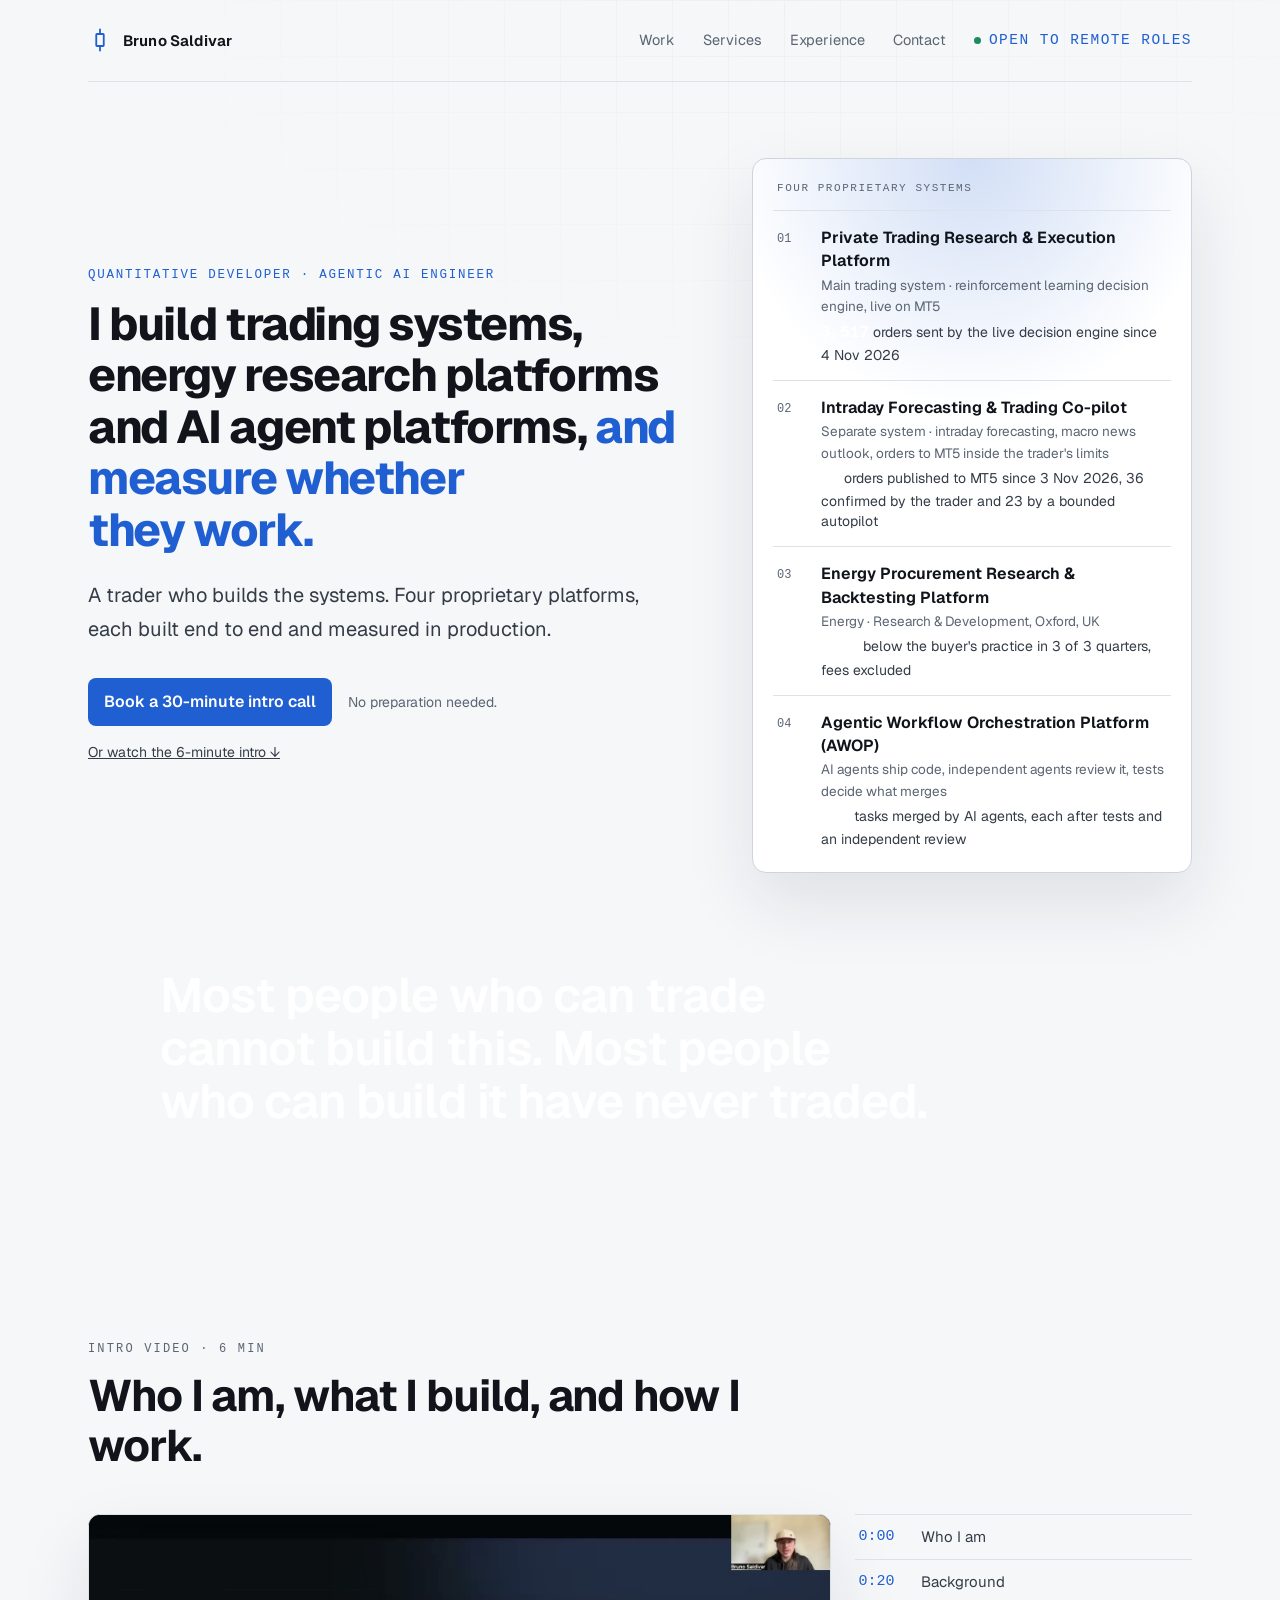
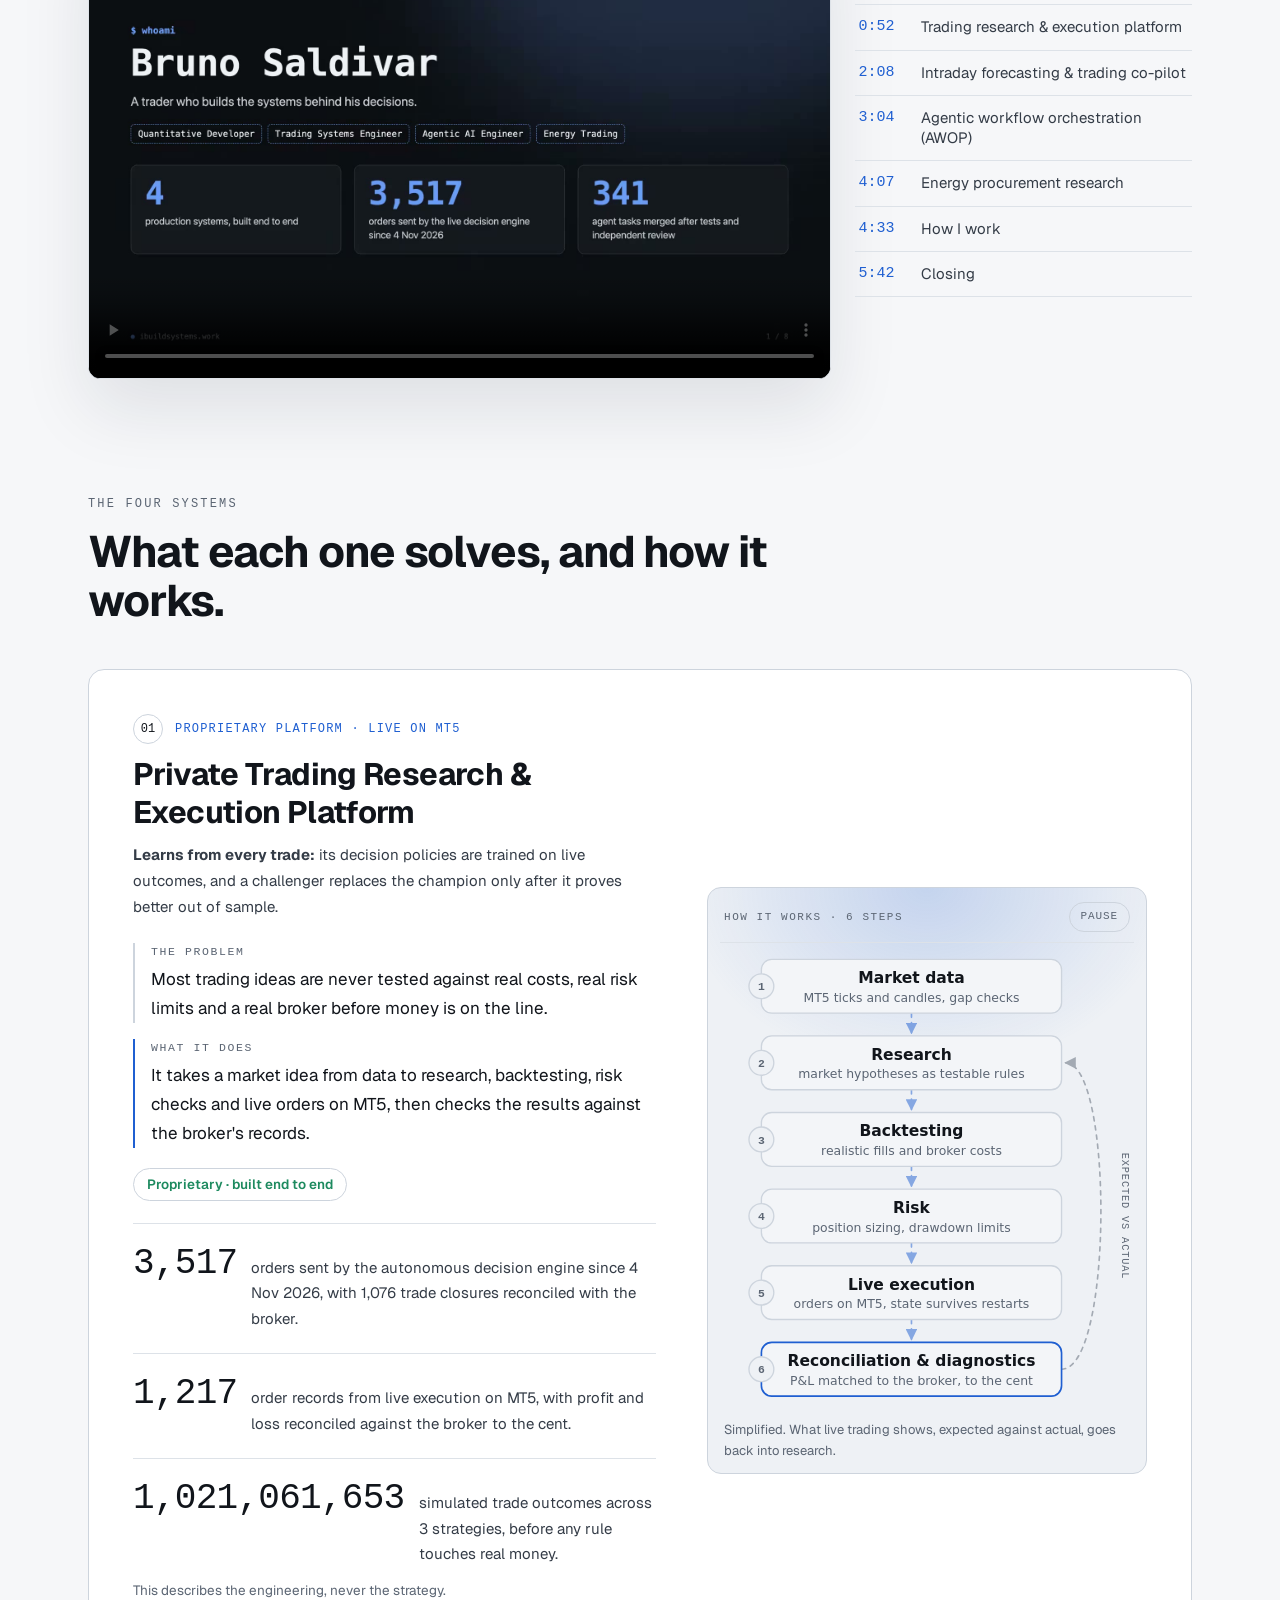
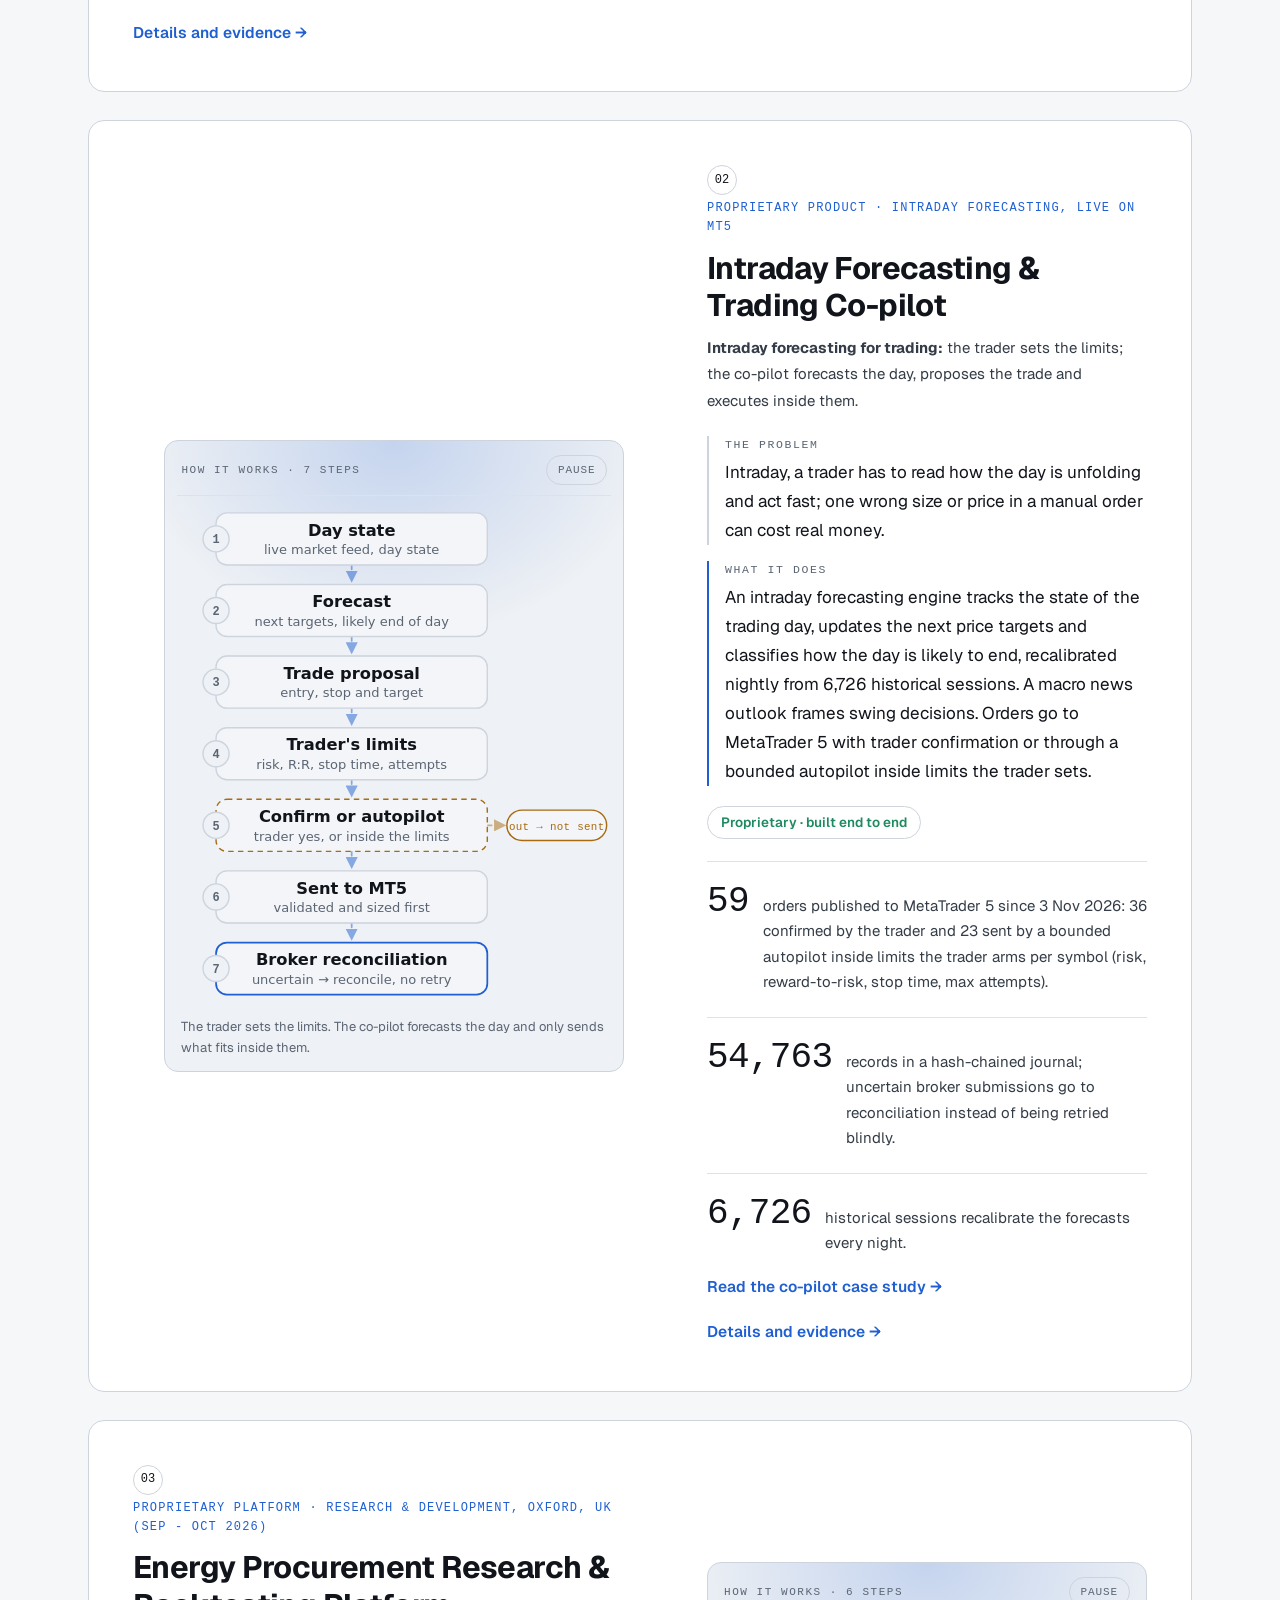
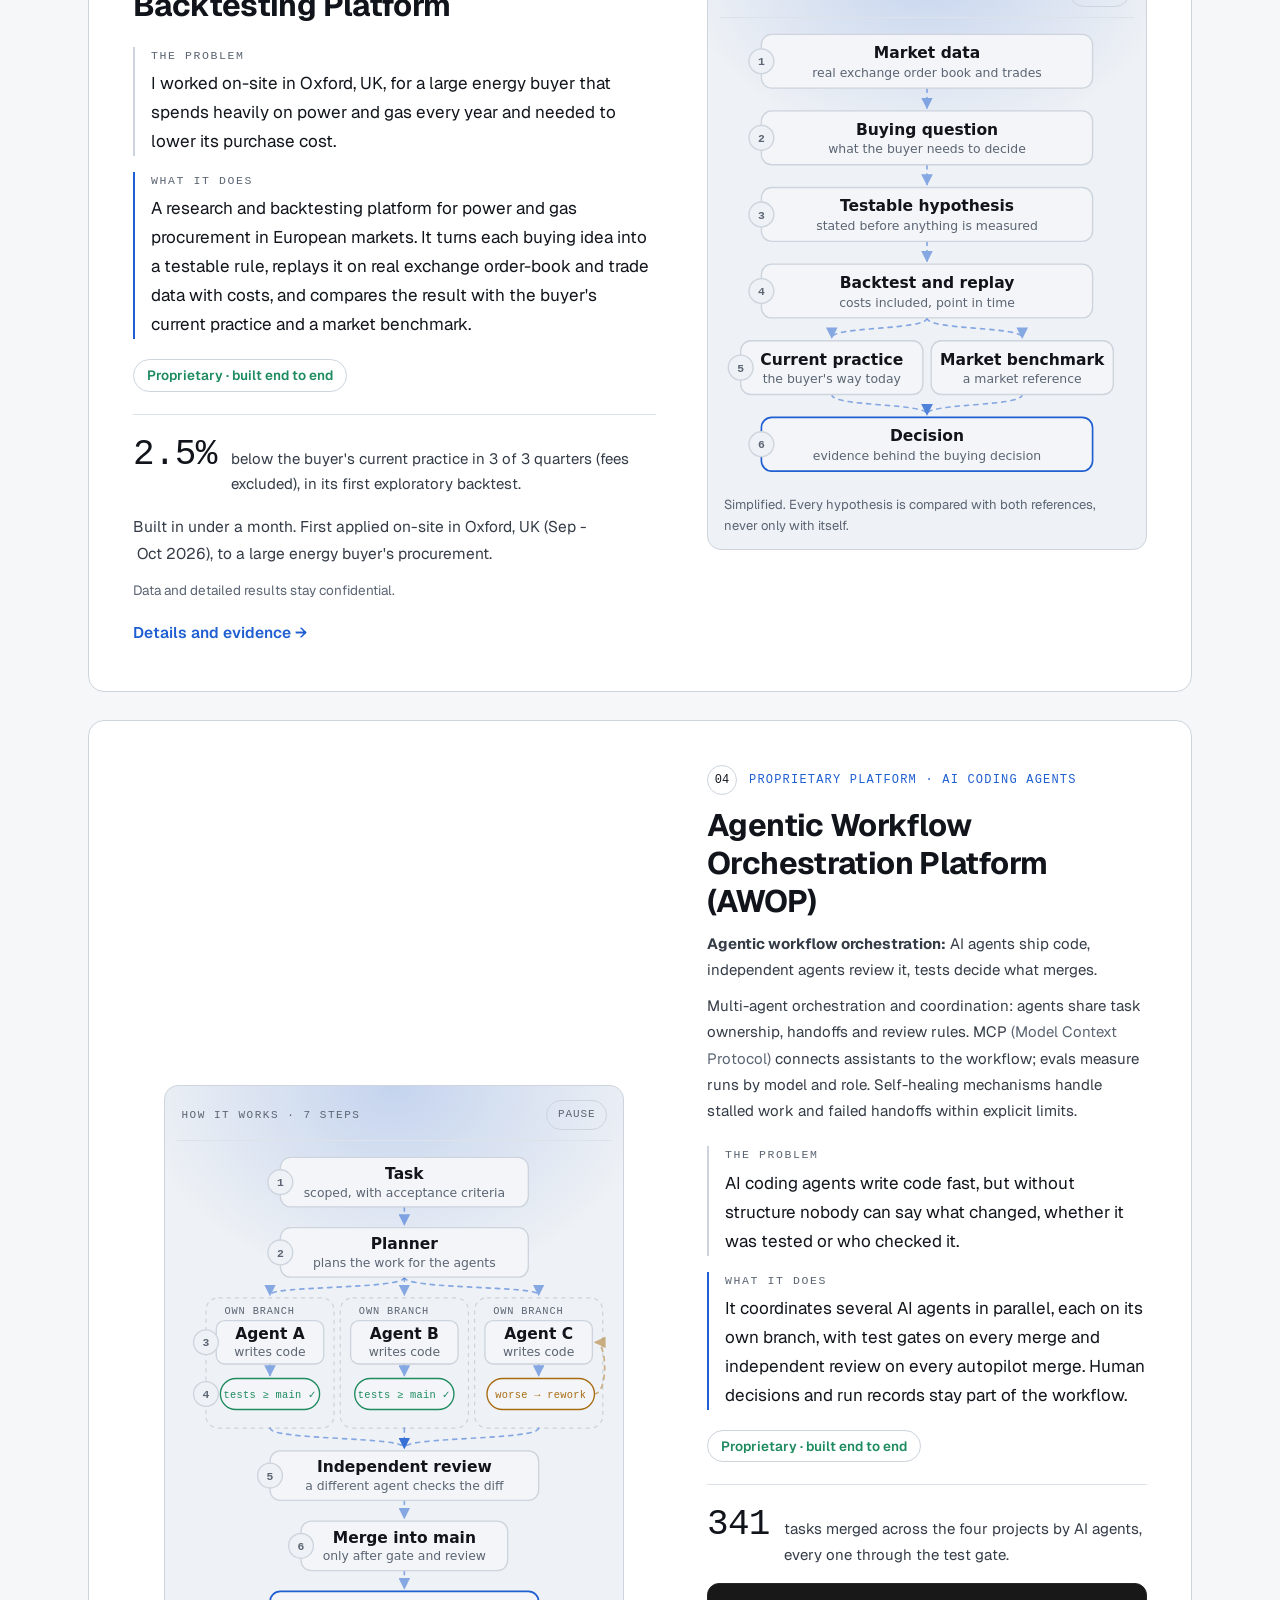
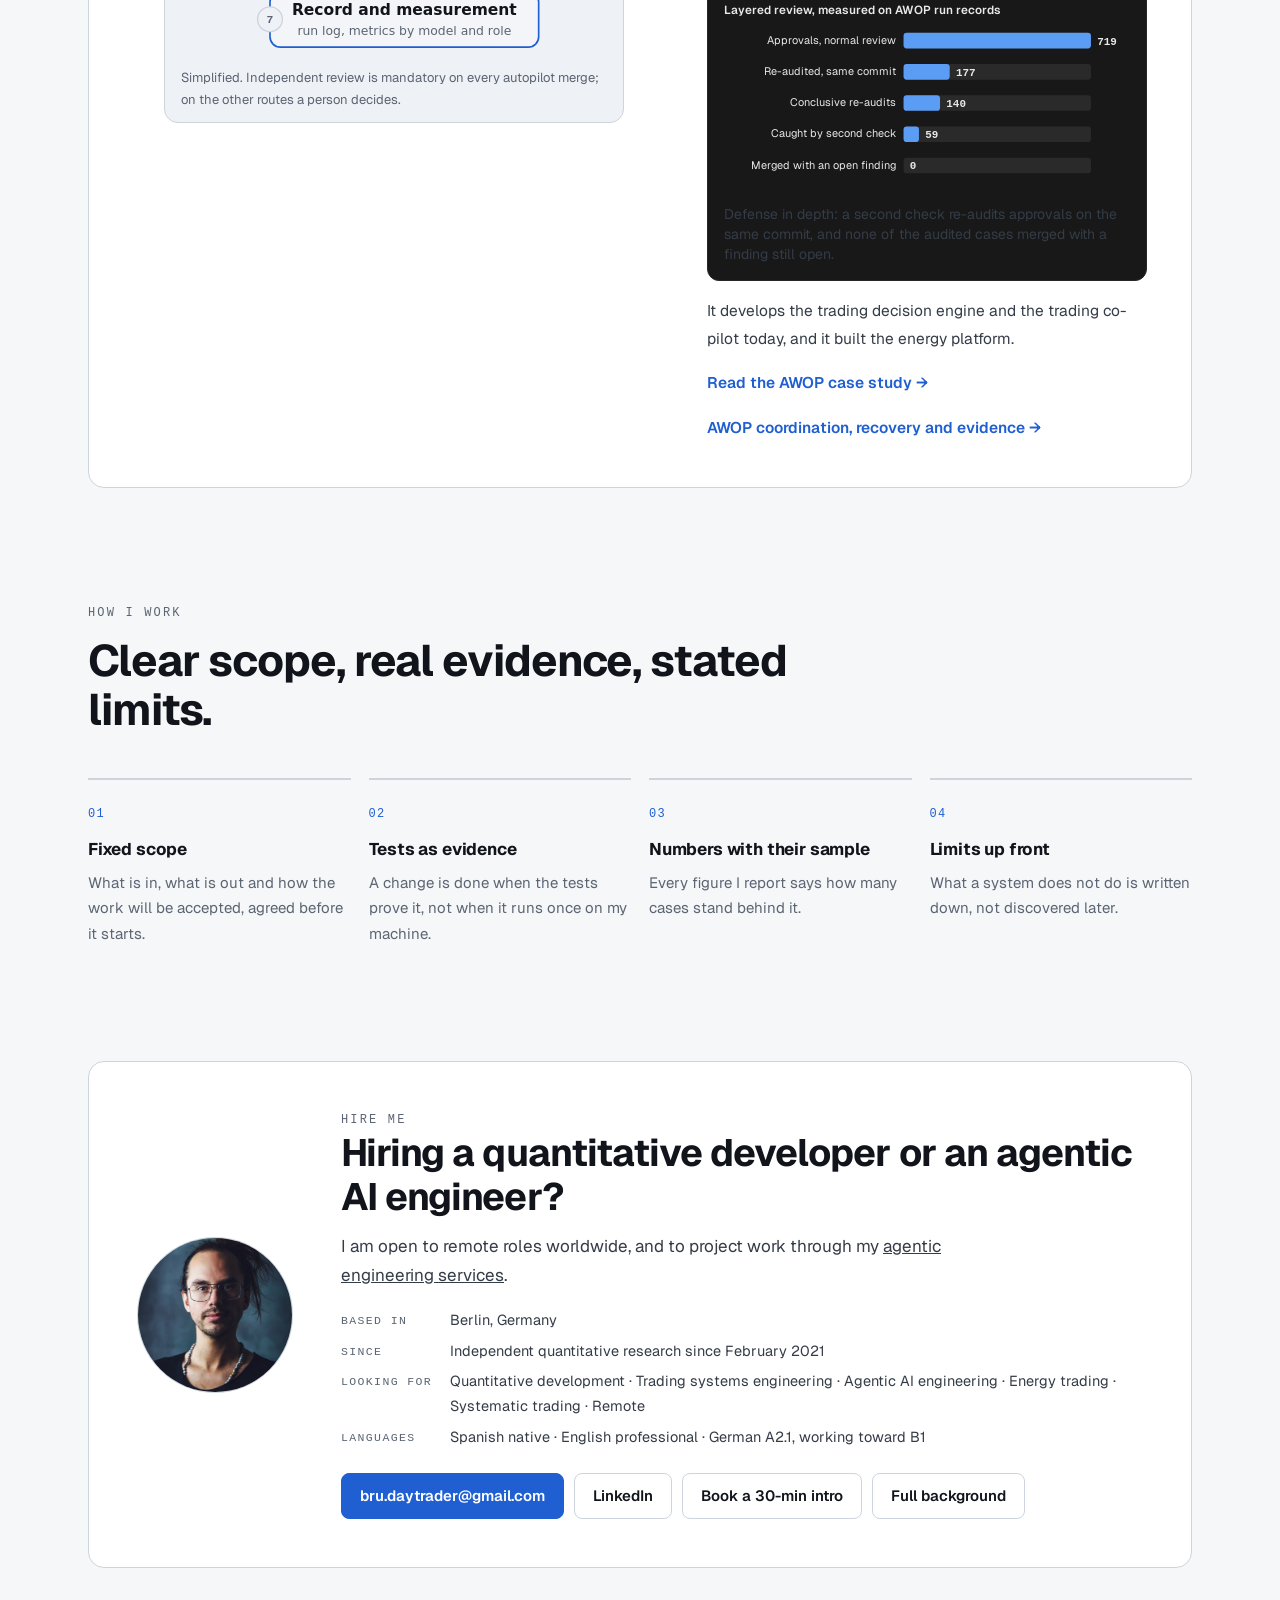
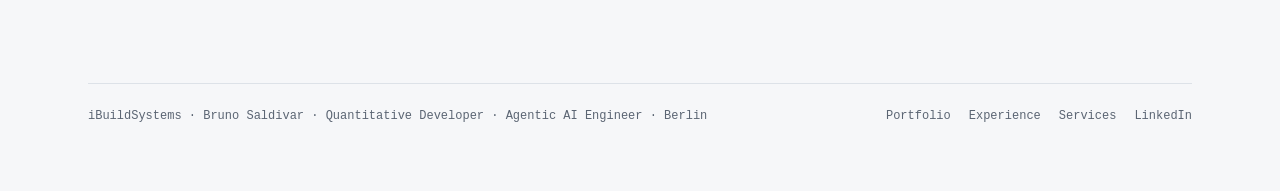
==== commit ee9496eb: "site: hero note no longer offers a live demo" ====
--- a/index.html
+++ b/index.html
@@ -174,7 +174,7 @@
       <p class="line">A trader who builds the systems. Four proprietary platforms, each built end to end and measured in production.</p>
       <div class="one-cta">
         <a class="cta-main" href="https://calendly.com/bru-lets-talk/30min?utm_source=ibuildsystems.work&amp;utm_medium=website&amp;utm_campaign=inbound_intro&amp;utm_content=home_hero">Book a 30-minute intro call</a>
-        <span class="cta-note">No preparation needed. Live demo of the running systems.</span>
+        <span class="cta-note">No preparation needed.</span>
       </div>
       <a class="cta-link" href="#intro">Or watch the 6-minute intro ↓</a>
     </div>
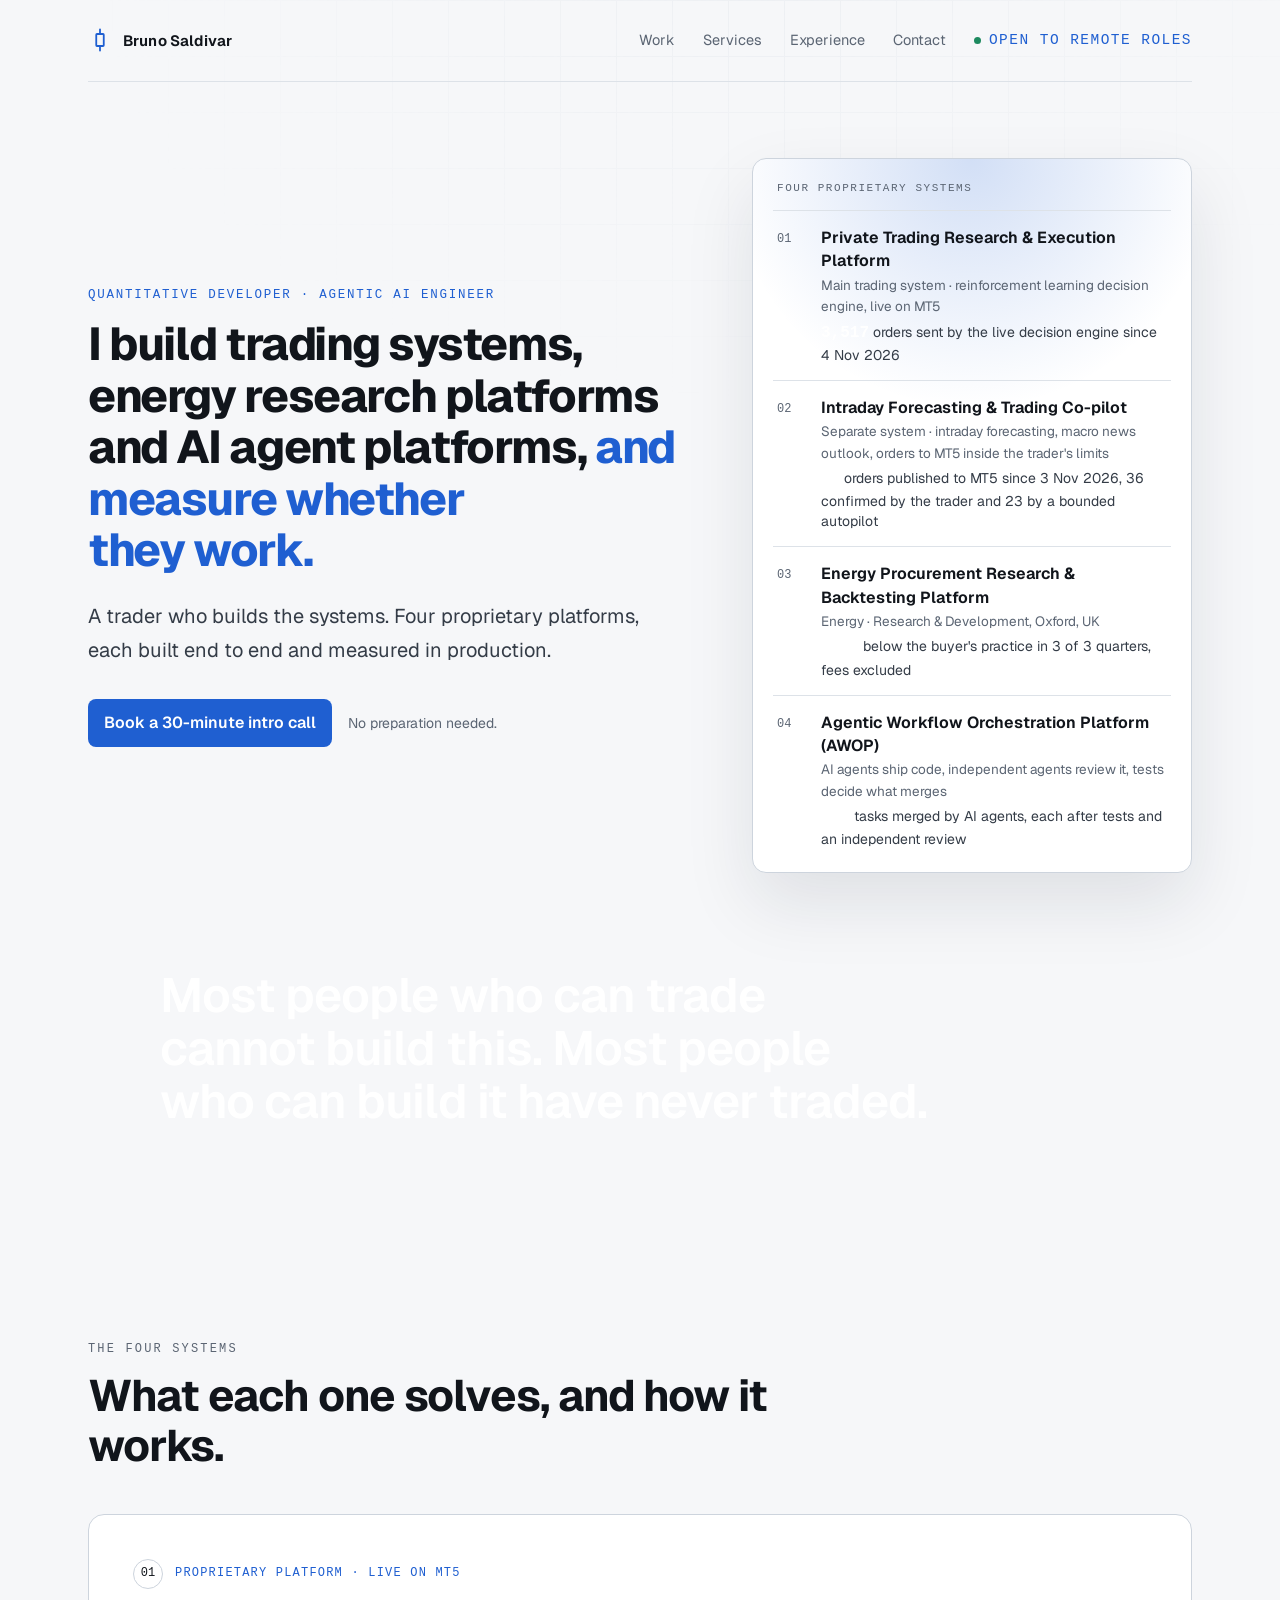
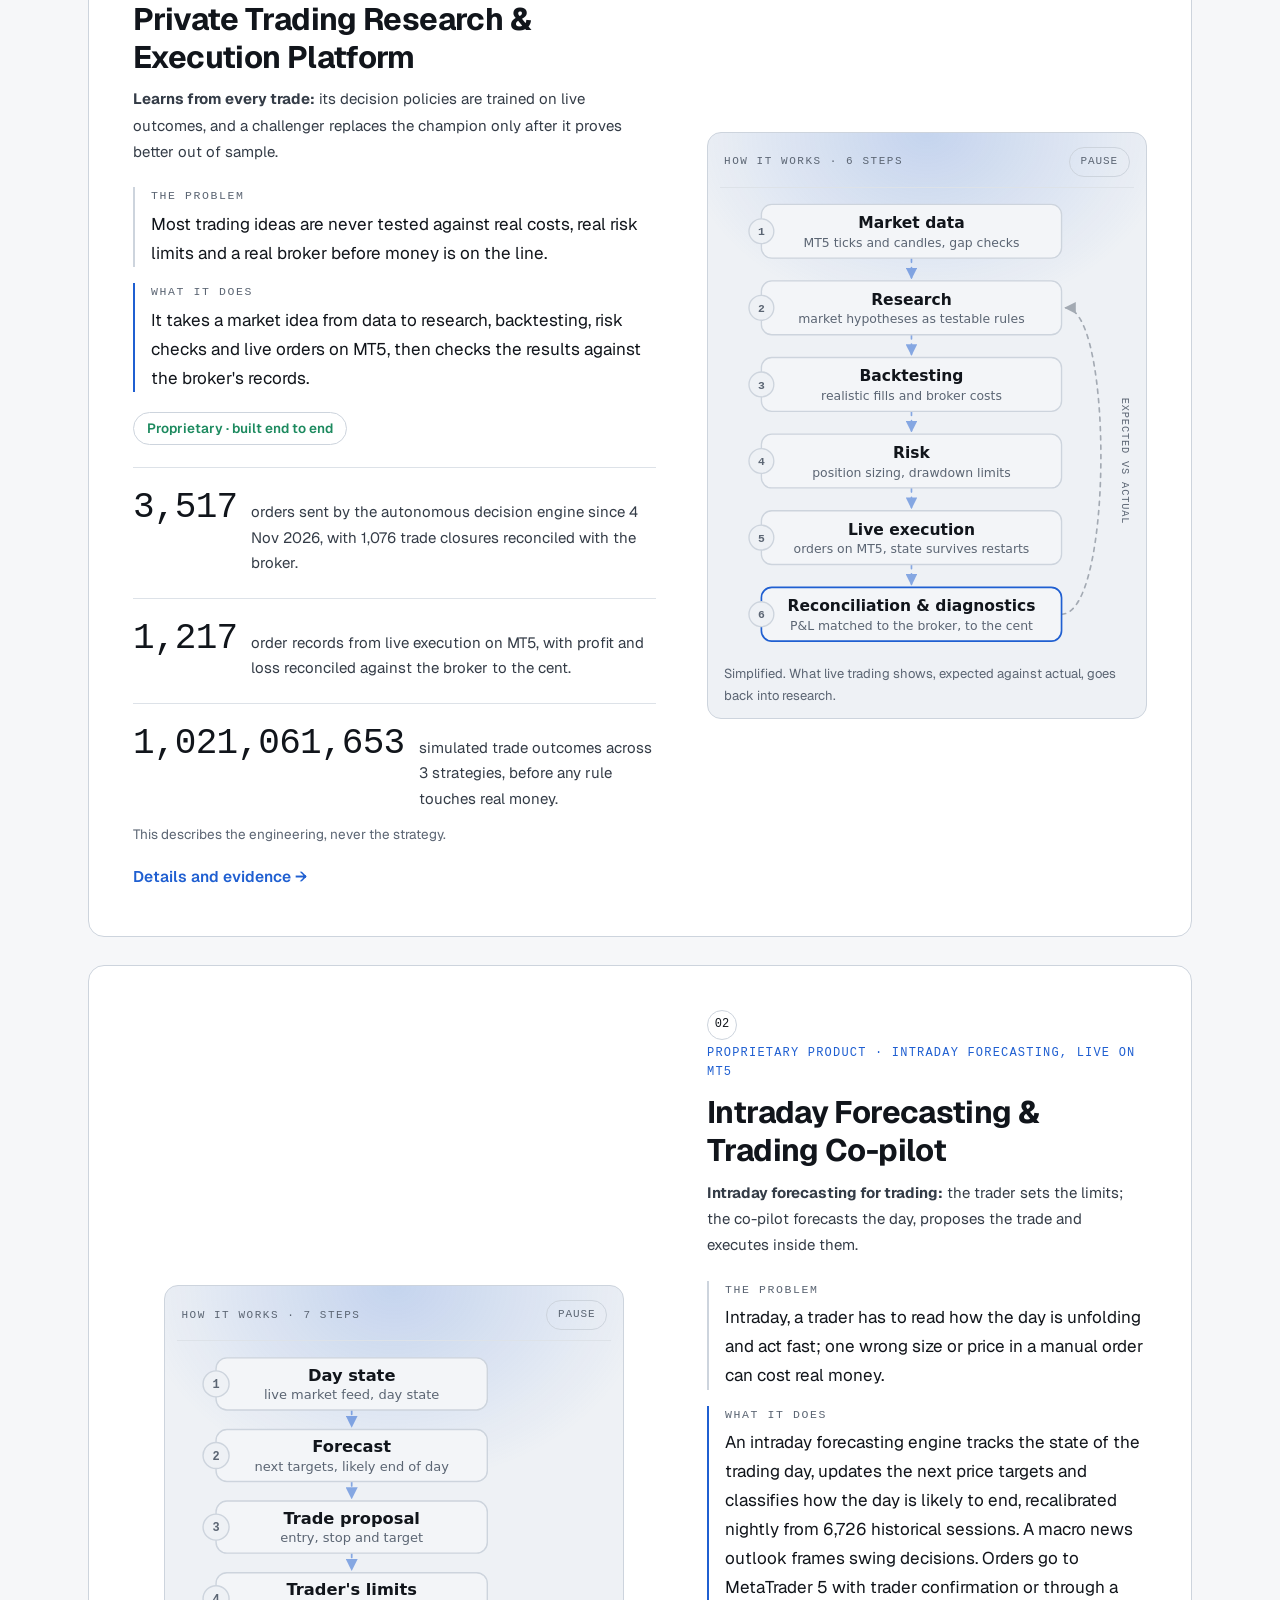
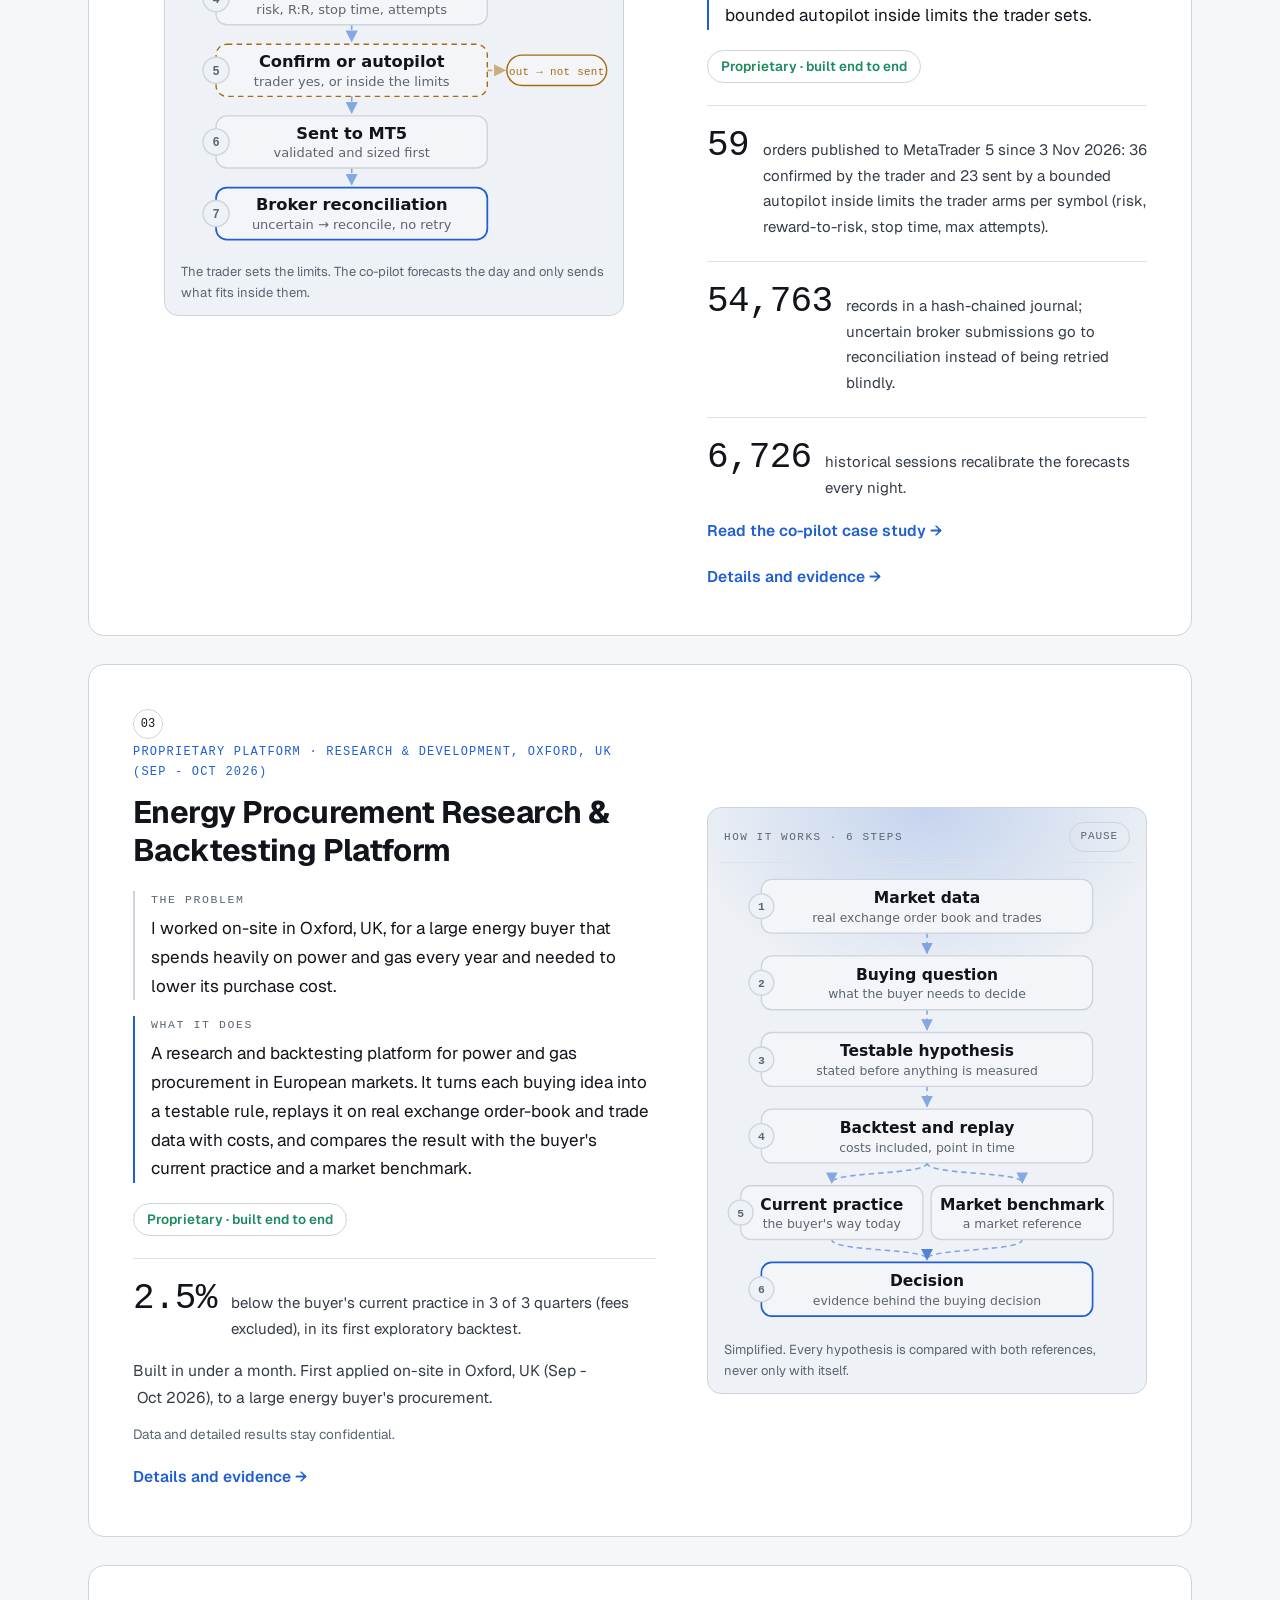
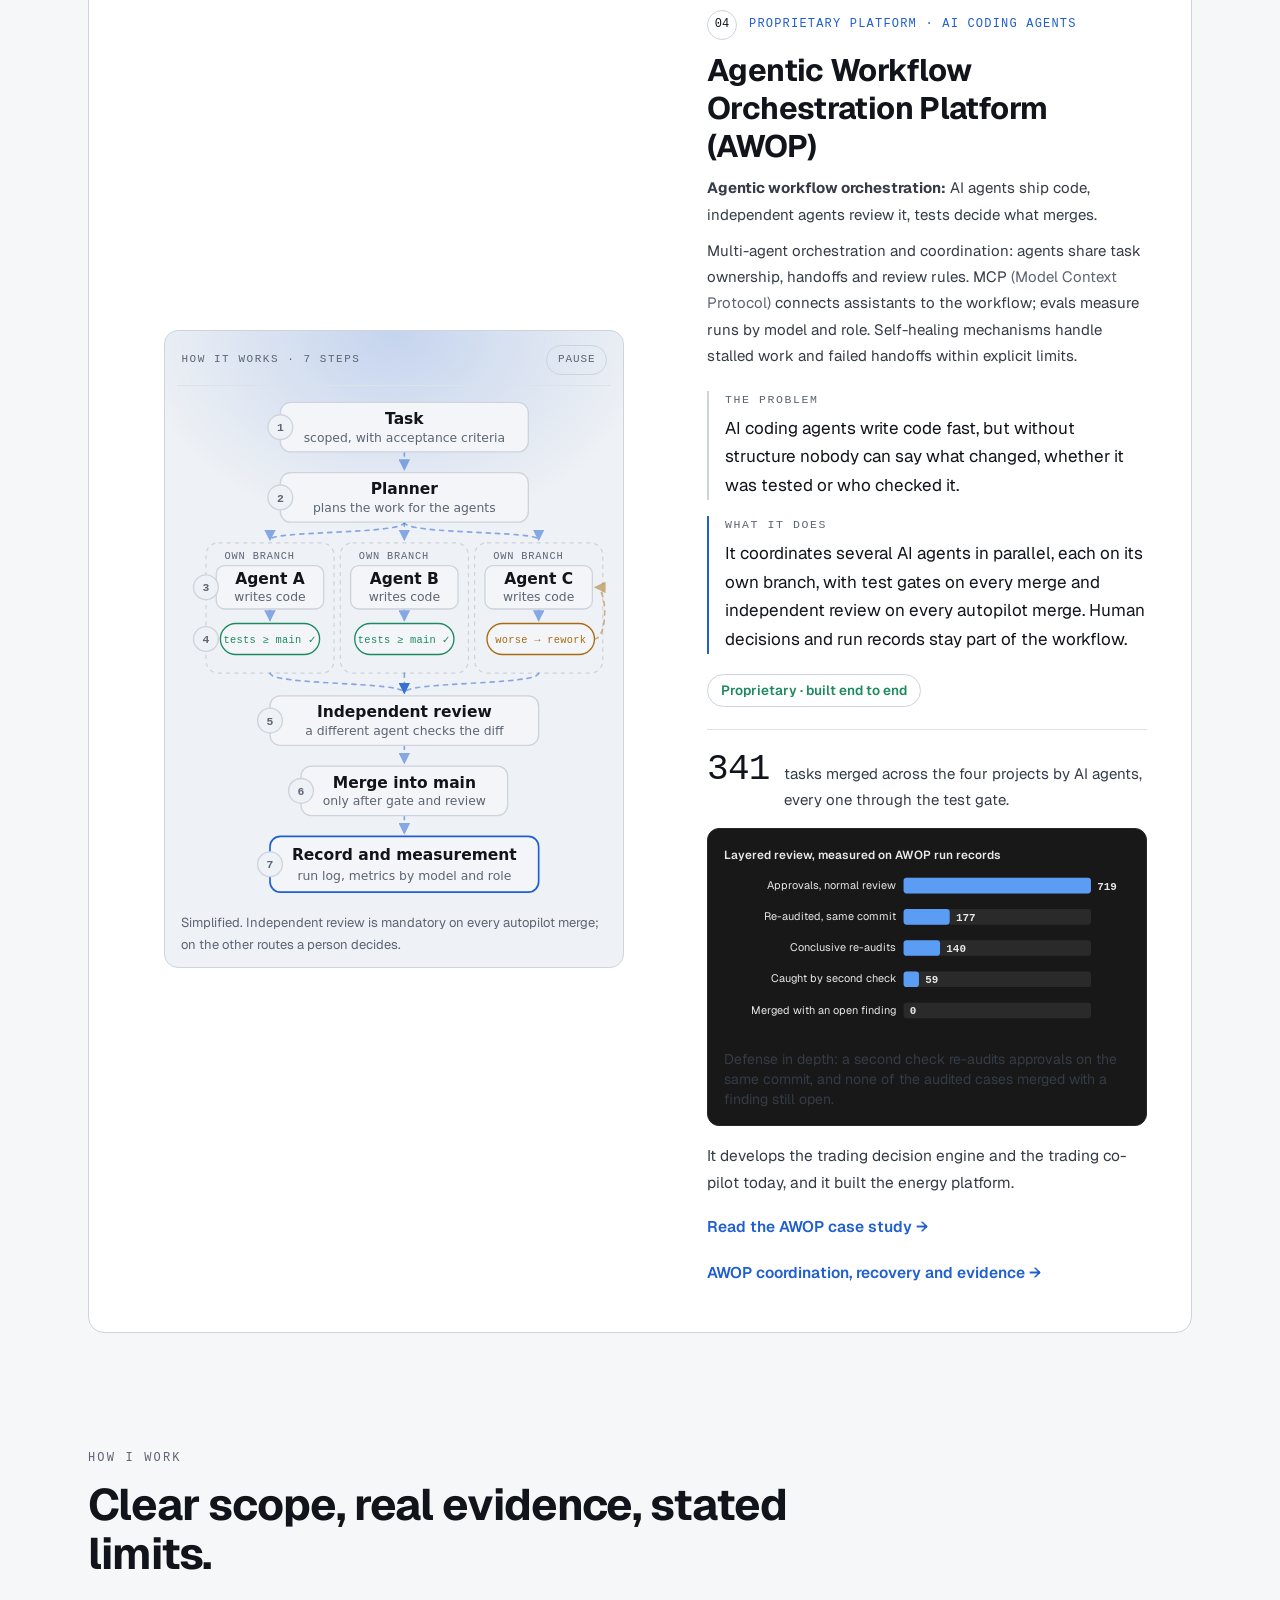
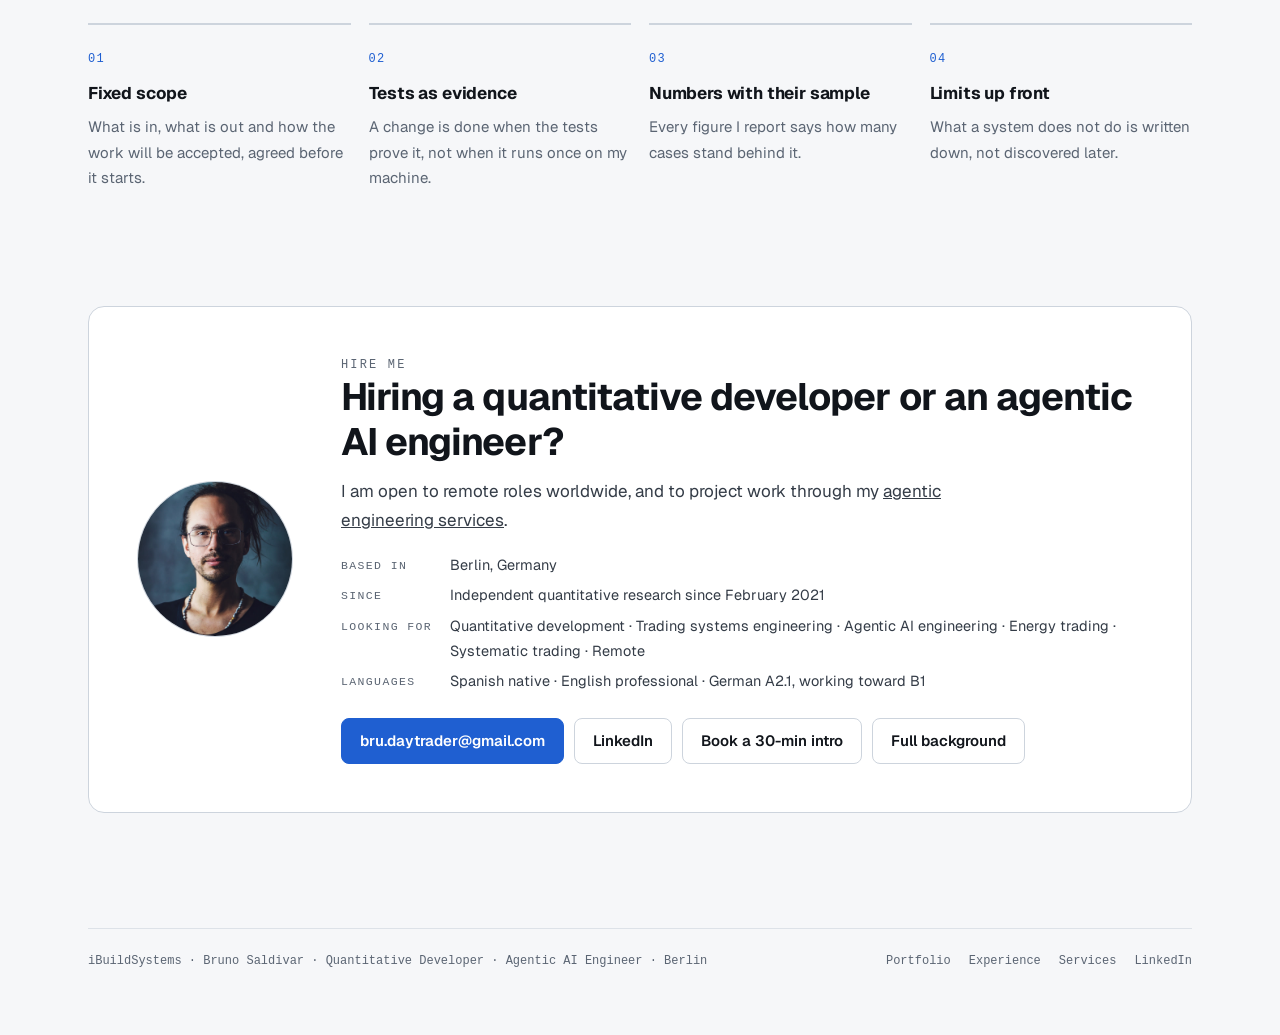
==== commit 897bc5c0: "site: intro video section removed from the home page" ====
--- a/index.html
+++ b/index.html
@@ -176,7 +176,6 @@
         <a class="cta-main" href="https://calendly.com/bru-lets-talk/30min?utm_source=ibuildsystems.work&amp;utm_medium=website&amp;utm_campaign=inbound_intro&amp;utm_content=home_hero">Book a 30-minute intro call</a>
         <span class="cta-note">No preparation needed.</span>
       </div>
-      <a class="cta-link" href="#intro">Or watch the 6-minute intro ↓</a>
     </div>
 
     <nav class="hero-index" aria-label="The four systems">
@@ -194,40 +193,6 @@
     <p id="thesis">Most people who can trade cannot build this. Most people who can build it have never traded.</p>
   </section>
 
-  <section class="section reveal intro-video" id="intro" aria-labelledby="intro-title">
-    <div class="section-head">
-      <p class="kicker">Intro video · 6 min</p>
-      <h2 class="h2" id="intro-title">Who I am, what I build, and how I work.</h2>
-    </div>
-    <div class="iv-grid">
-      <video id="iv" controls preload="metadata" poster="intro-poster.jpg" playsinline>
-        <source src="intro.mp4" type="video/mp4">
-      </video>
-      <ol class="iv-chapters" aria-label="Chapters">
-        <li><button type="button" data-t="0"><span class="ts">0:00</span>Who I am</button></li>
-        <li><button type="button" data-t="20"><span class="ts">0:20</span>Background</button></li>
-        <li><button type="button" data-t="52"><span class="ts">0:52</span>Trading research &amp; execution platform</button></li>
-        <li><button type="button" data-t="128"><span class="ts">2:08</span>Intraday forecasting &amp; trading co-pilot</button></li>
-        <li><button type="button" data-t="184"><span class="ts">3:04</span>Agentic workflow orchestration (AWOP)</button></li>
-        <li><button type="button" data-t="247"><span class="ts">4:07</span>Energy procurement research</button></li>
-        <li><button type="button" data-t="273"><span class="ts">4:33</span>How I work</button></li>
-        <li><button type="button" data-t="342"><span class="ts">5:42</span>Closing</button></li>
-      </ol>
-    </div>
-  </section>
-<style>
-.intro-video .iv-grid{display:grid;grid-template-columns:minmax(0,2.2fr) minmax(0,1fr);gap:24px;align-items:start}
-.intro-video video{width:100%;border-radius:12px;border:1px solid var(--hair);background:#000;box-shadow:var(--shadow)}
-.iv-chapters{list-style:none;margin:0;padding:0;border-top:1px solid var(--hair)}
-.iv-chapters li{border-bottom:1px solid var(--hair)}
-.iv-chapters button{all:unset;cursor:pointer;display:flex;gap:14px;width:100%;padding:12px 4px;color:var(--soft);font-size:15px;line-height:1.35}
-.iv-chapters button:hover,.iv-chapters button:focus-visible{color:var(--fg)}
-.iv-chapters .ts{font-family:var(--mono);color:var(--signal);min-width:3.2em}
-@media (max-width:820px){.intro-video .iv-grid{grid-template-columns:1fr}}
-</style>
-<script>
-document.querySelectorAll('.iv-chapters button').forEach(b=>b.addEventListener('click',()=>{const v=document.getElementById('iv');v.currentTime=+b.dataset.t;v.play();}));
-</script>
 
   <section class="section" id="systems" aria-labelledby="sys-title">
     <div class="section-head reveal">
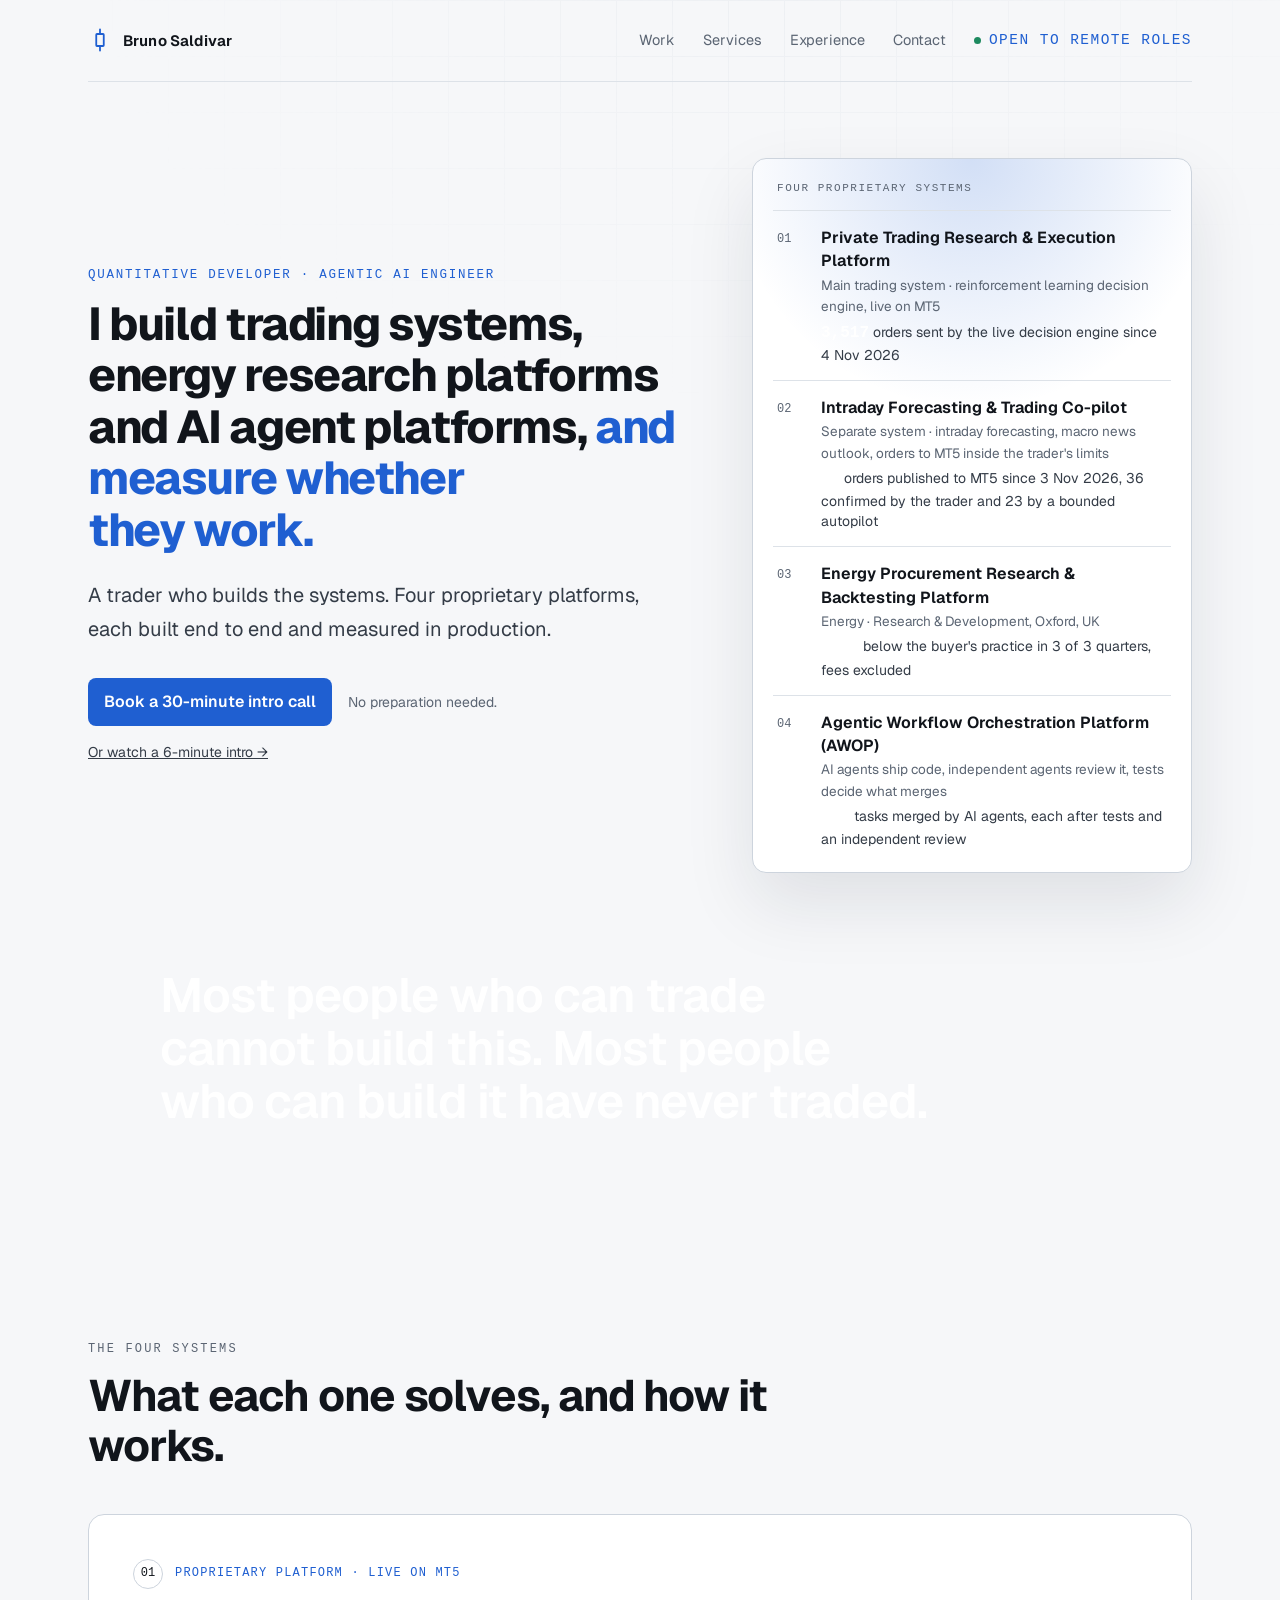
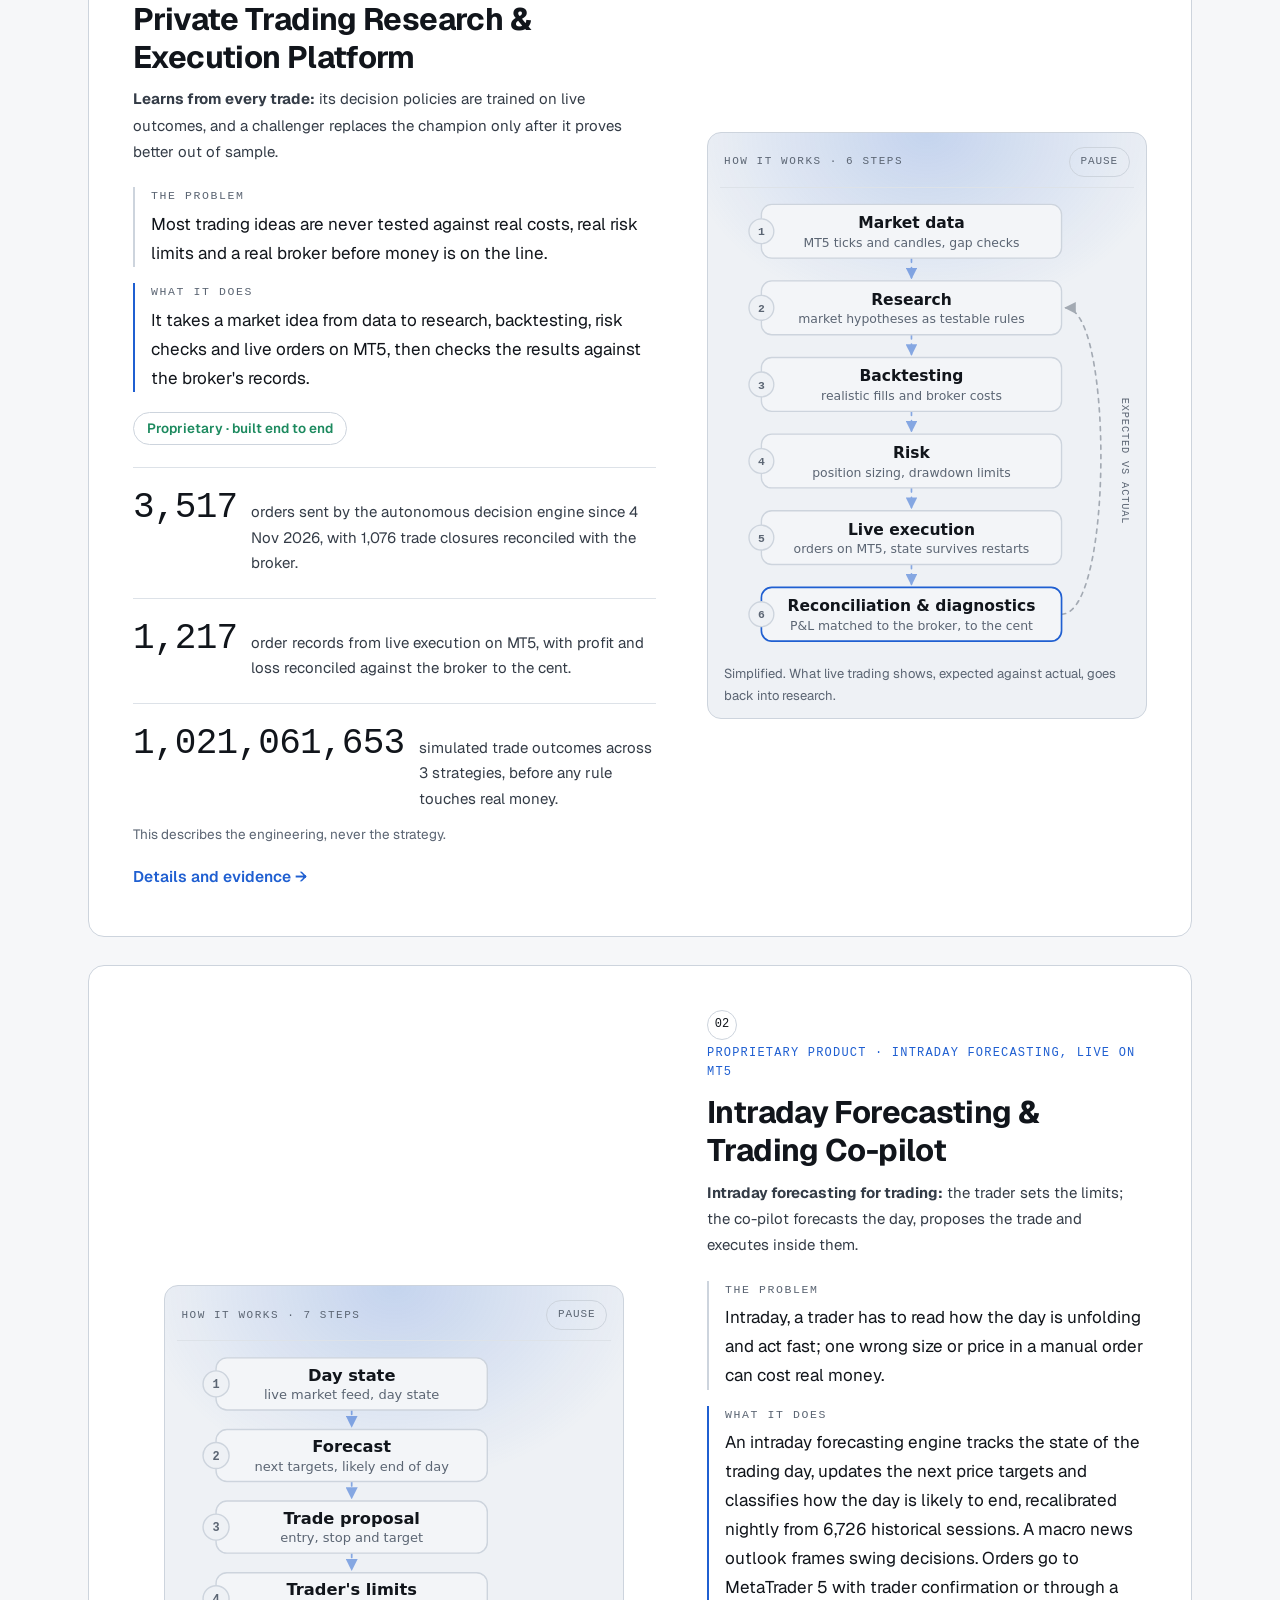
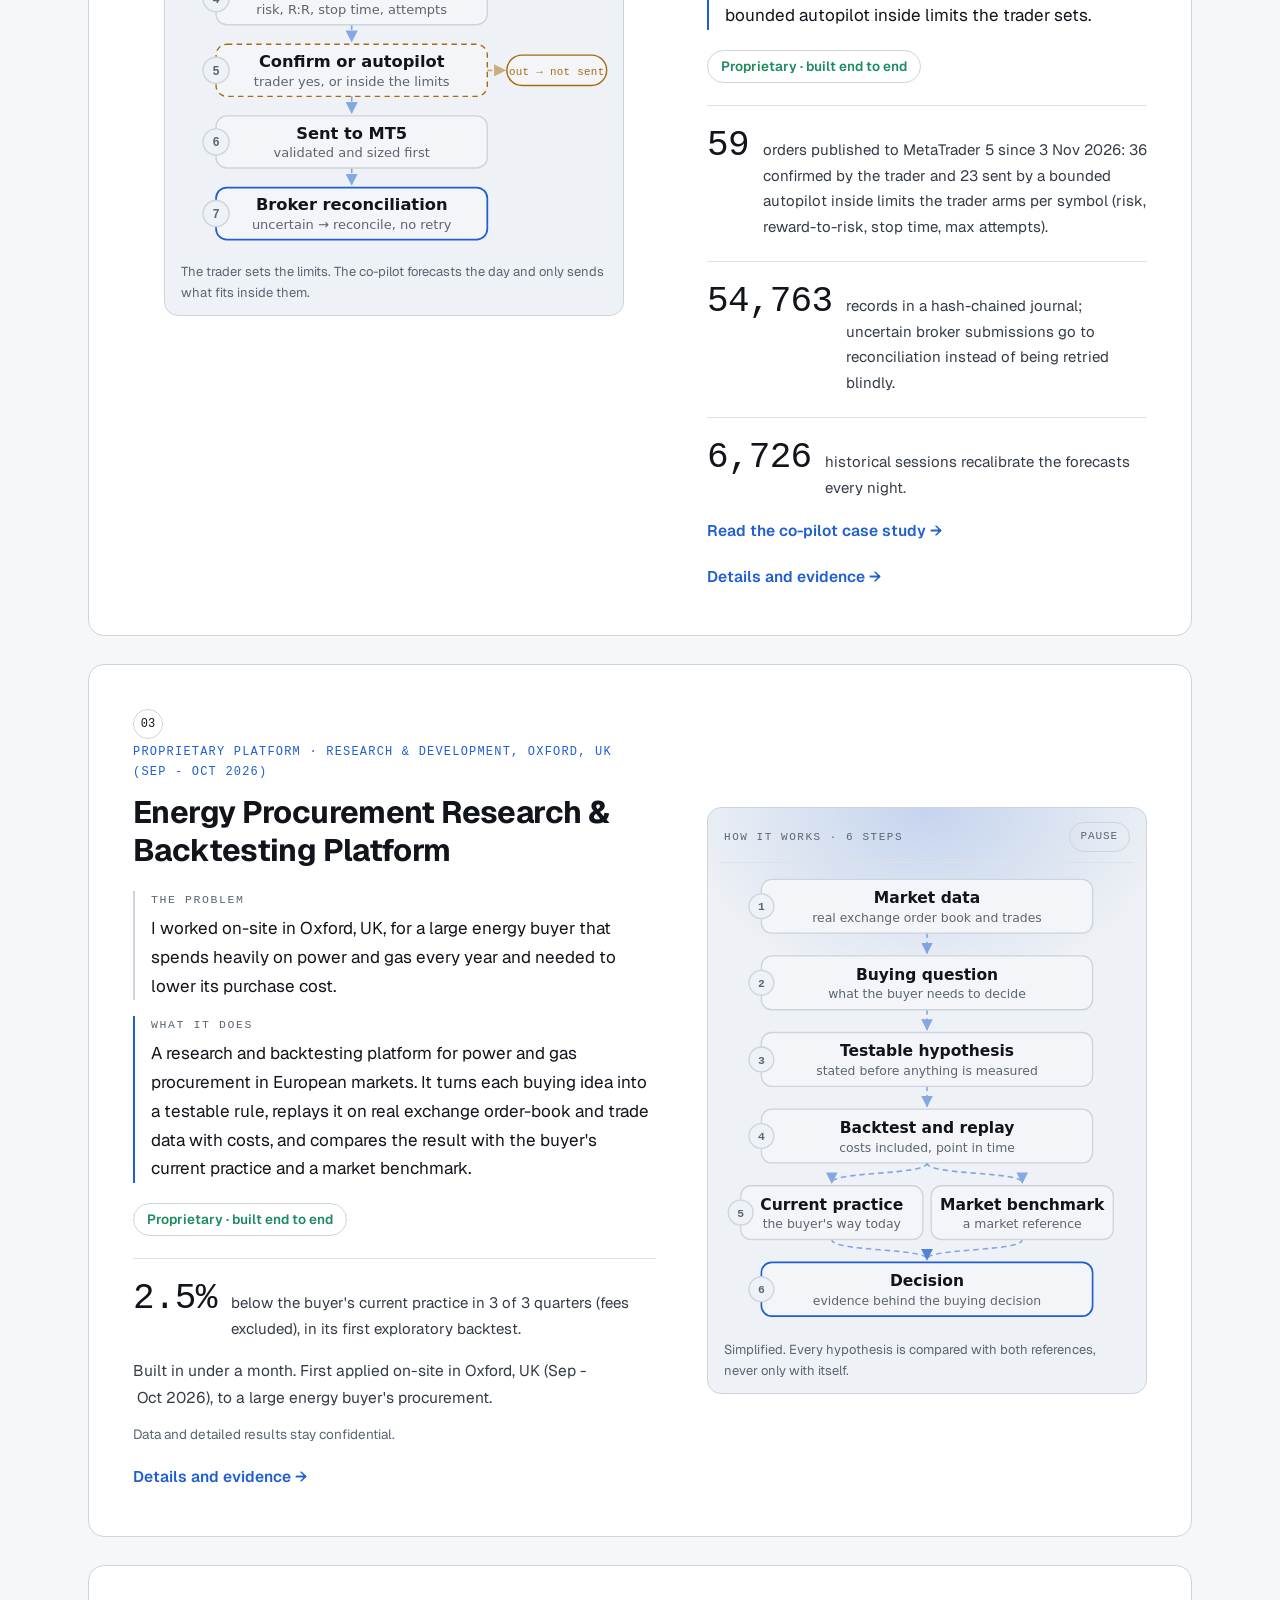
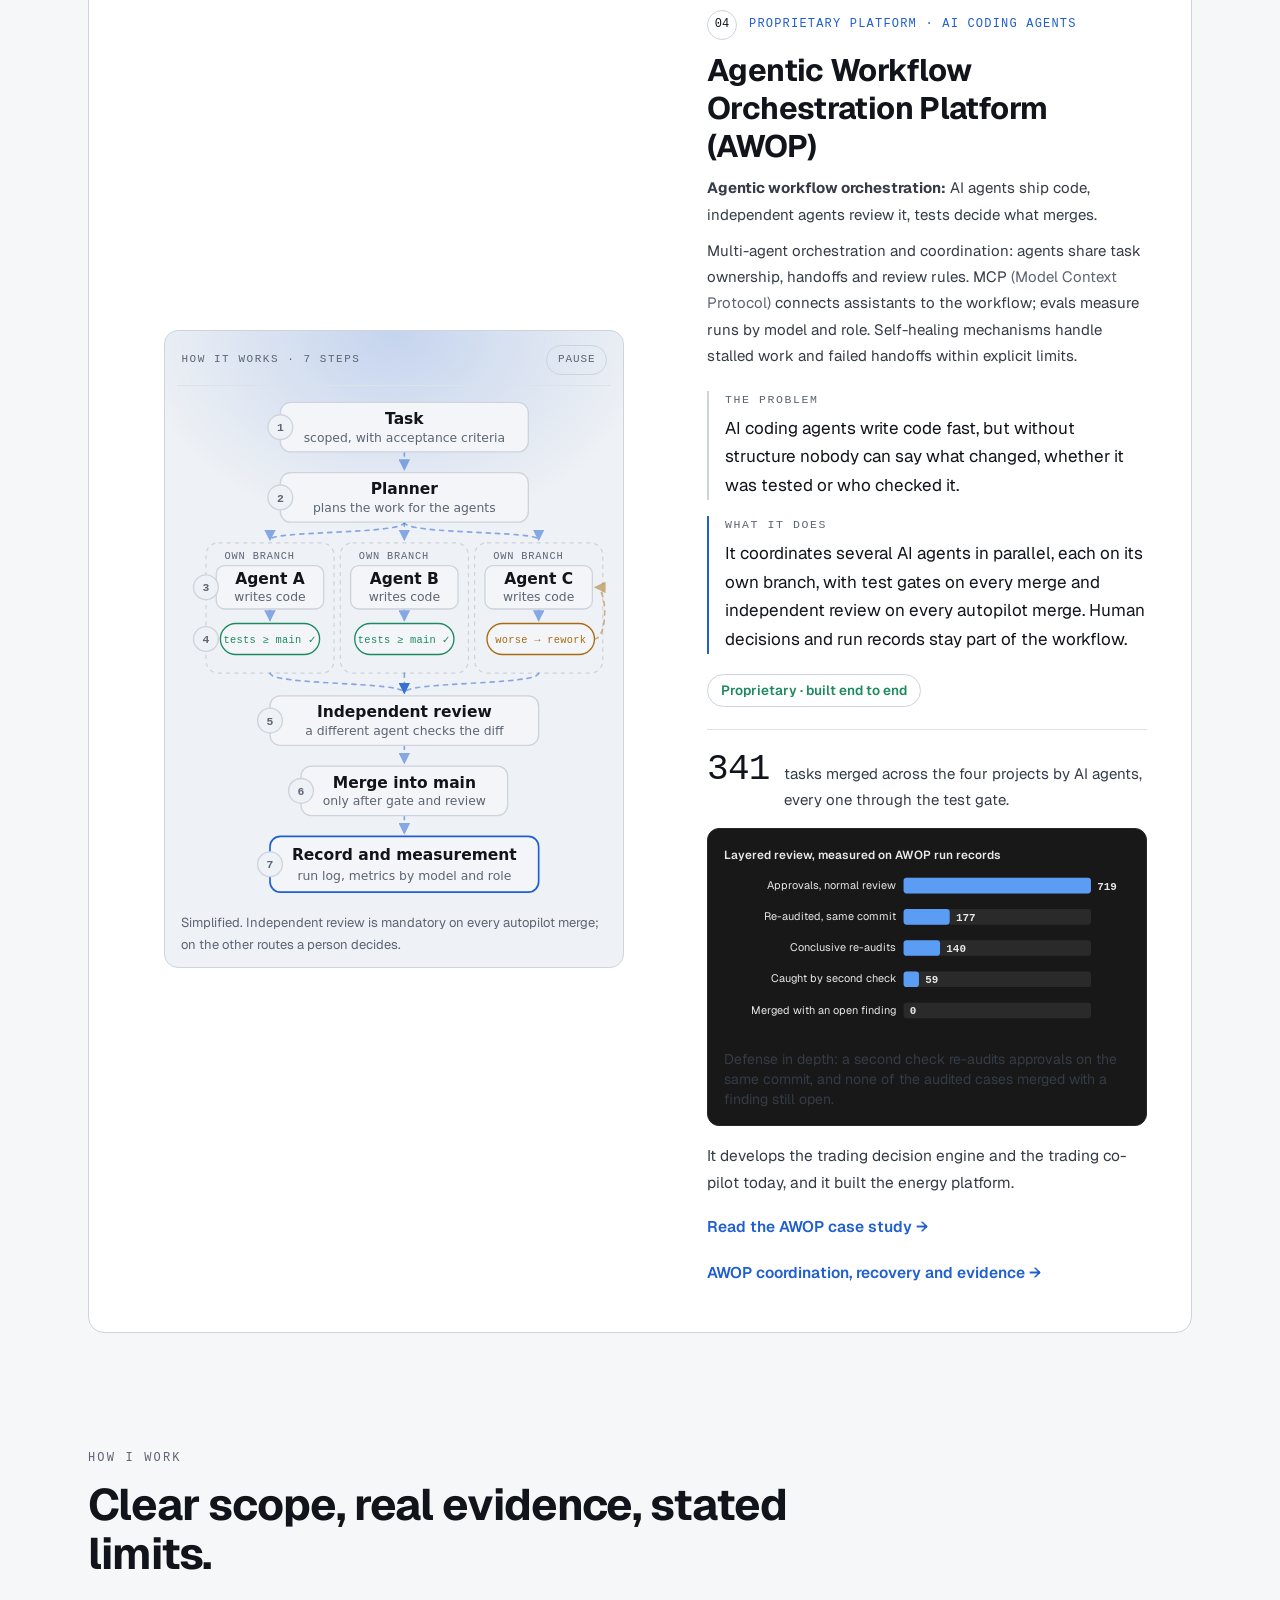
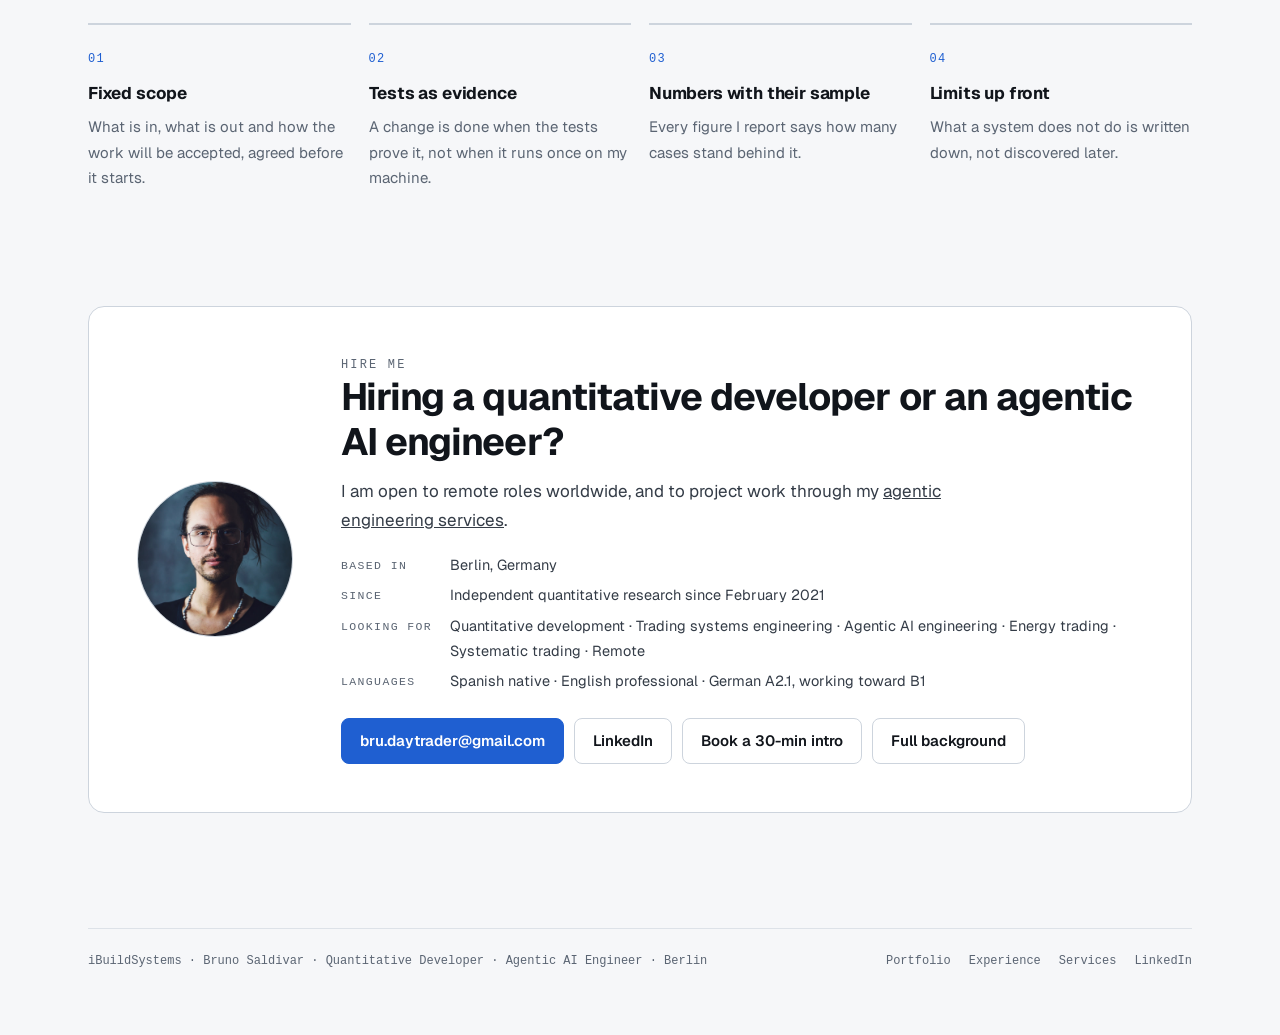
==== commit 16c91c24: "site: home hero links to the intro video page" ====
--- a/index.html
+++ b/index.html
@@ -176,6 +176,7 @@
         <a class="cta-main" href="https://calendly.com/bru-lets-talk/30min?utm_source=ibuildsystems.work&amp;utm_medium=website&amp;utm_campaign=inbound_intro&amp;utm_content=home_hero">Book a 30-minute intro call</a>
         <span class="cta-note">No preparation needed.</span>
       </div>
+      <a class="cta-link" href="/intro/">Or watch a 6-minute intro →</a>
     </div>
 
     <nav class="hero-index" aria-label="The four systems">
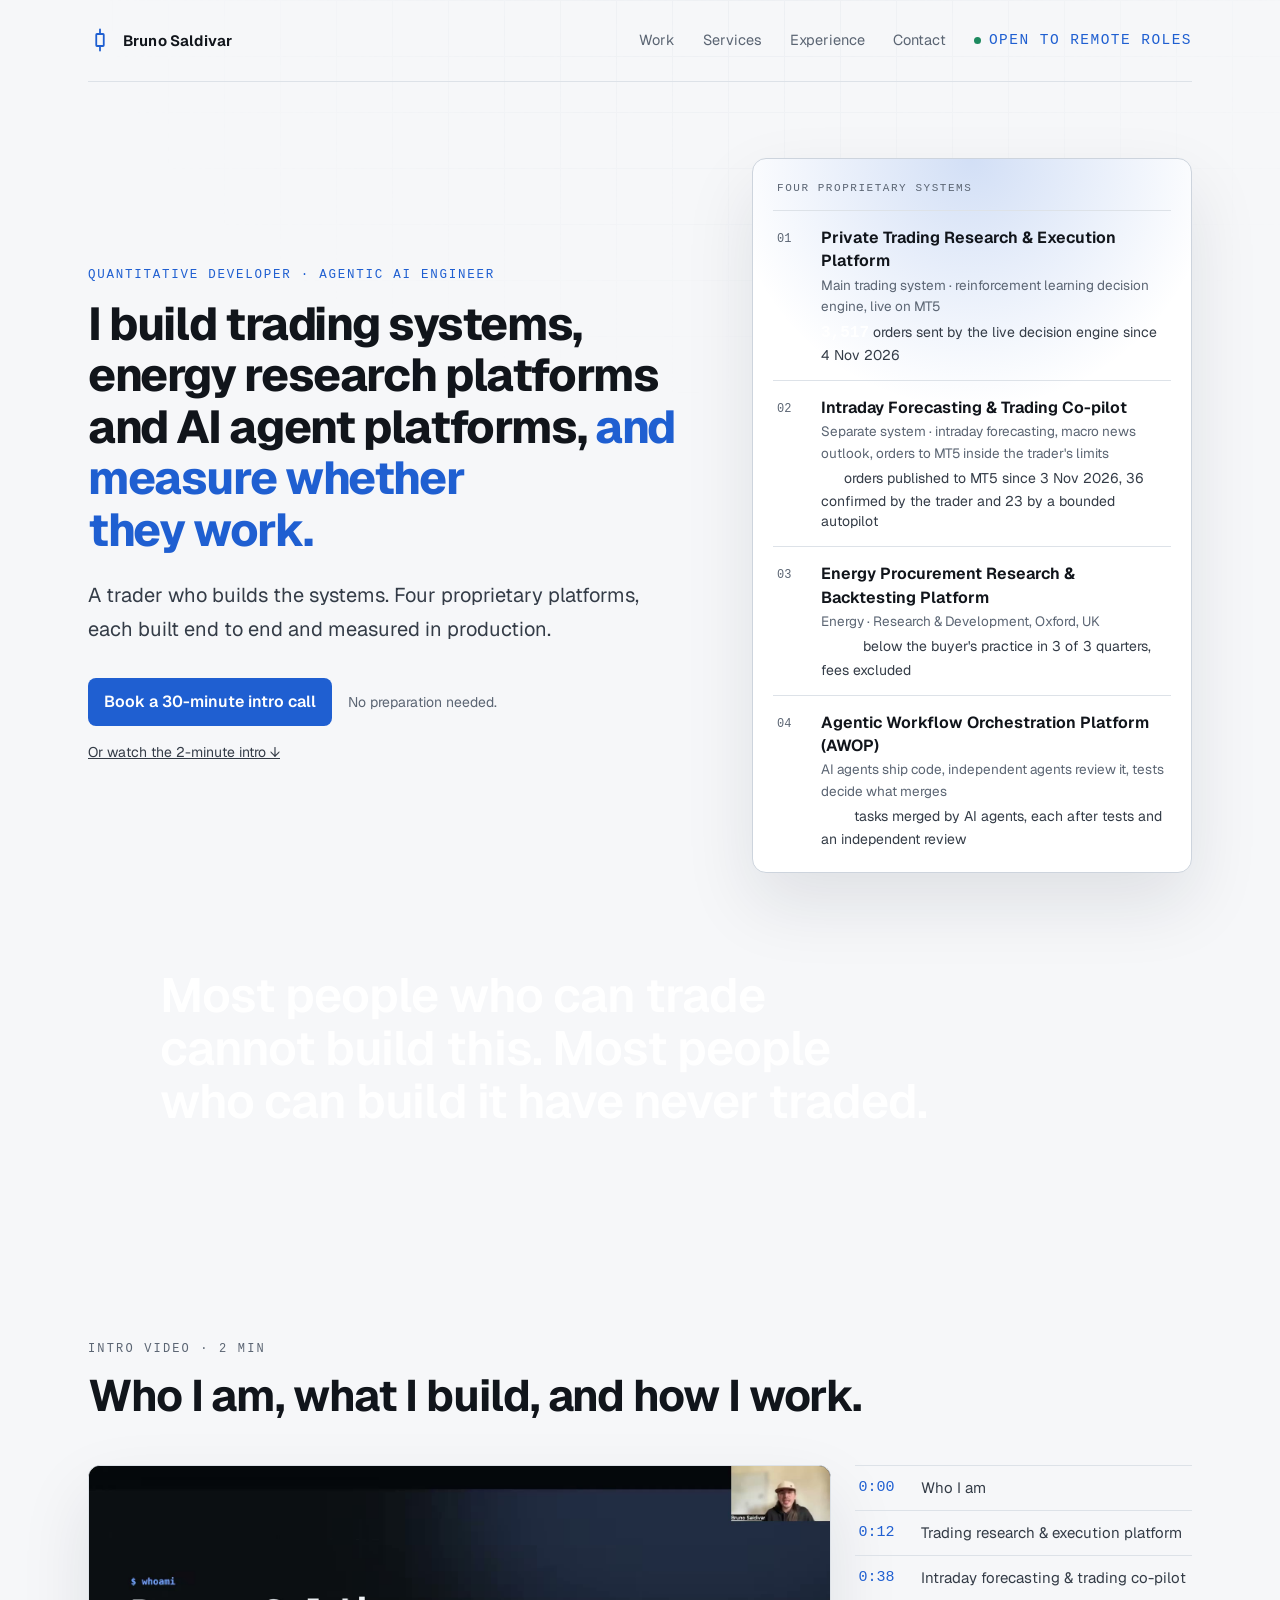
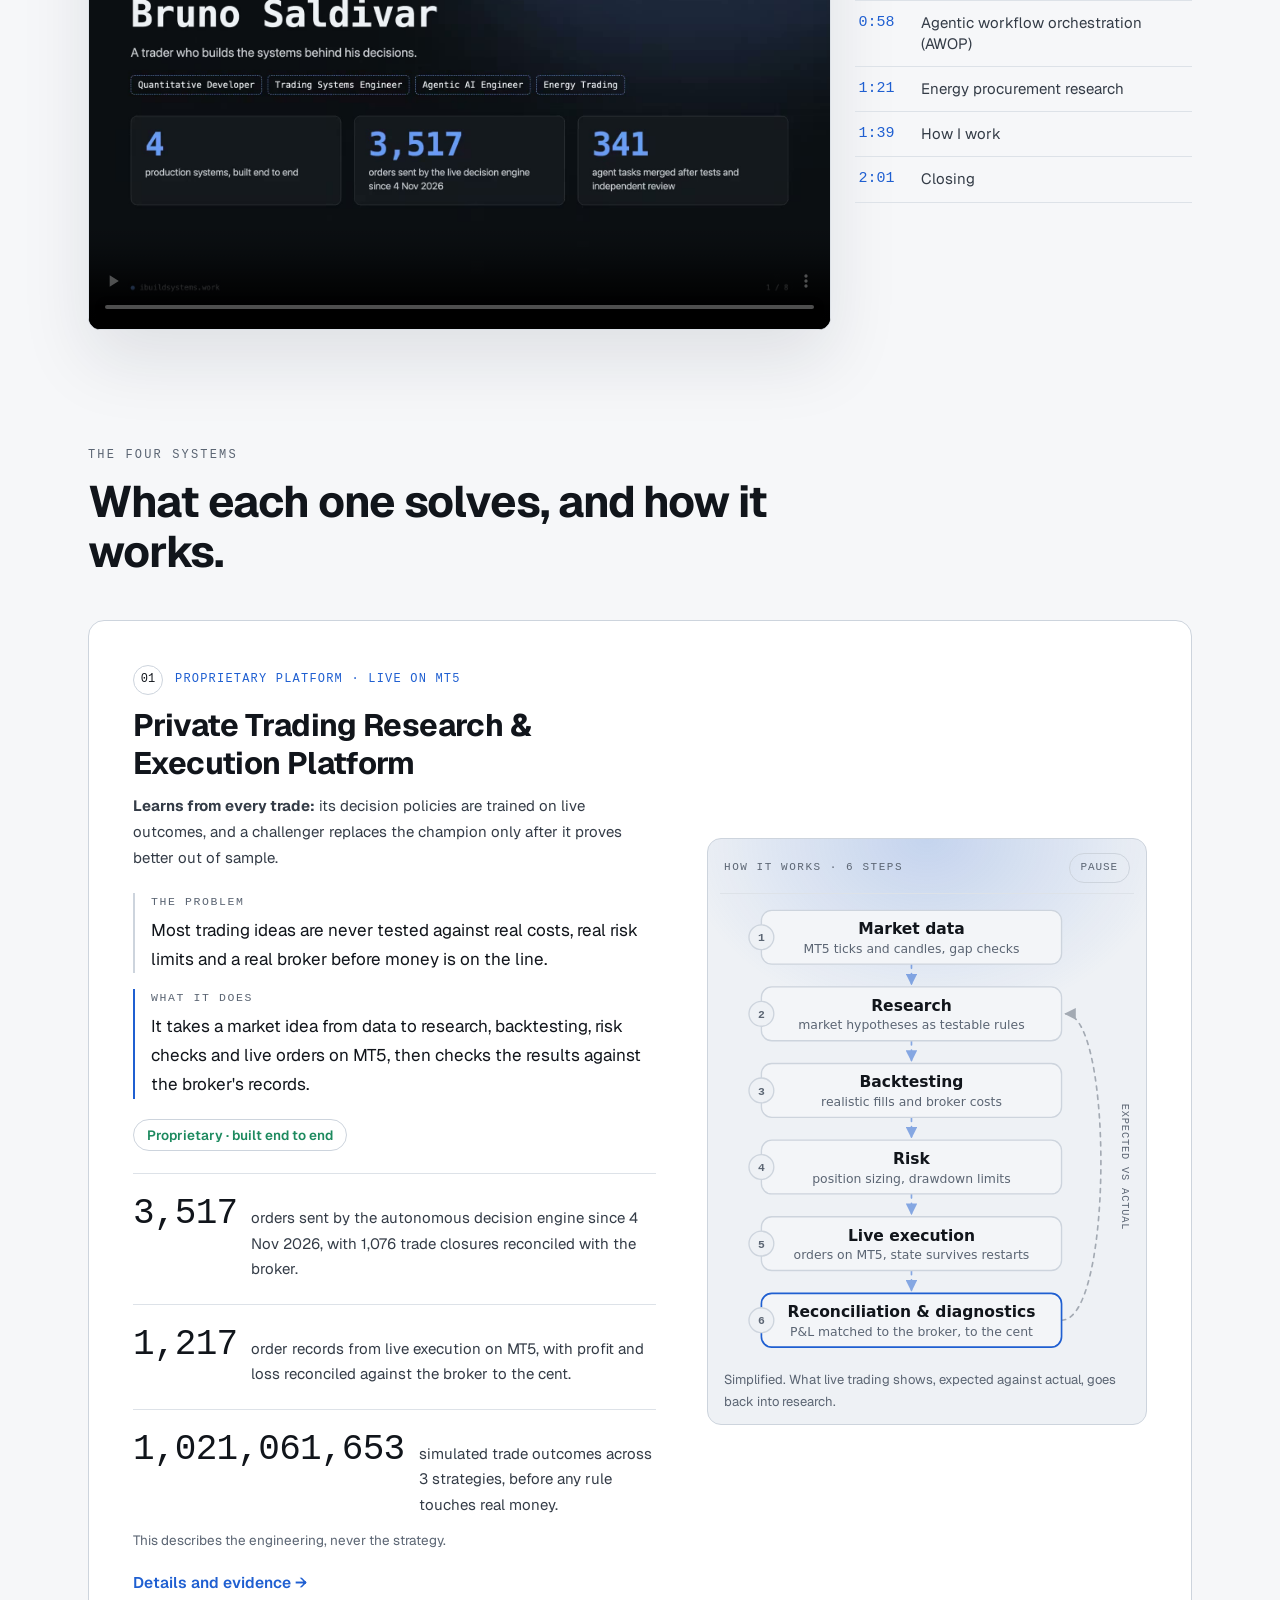
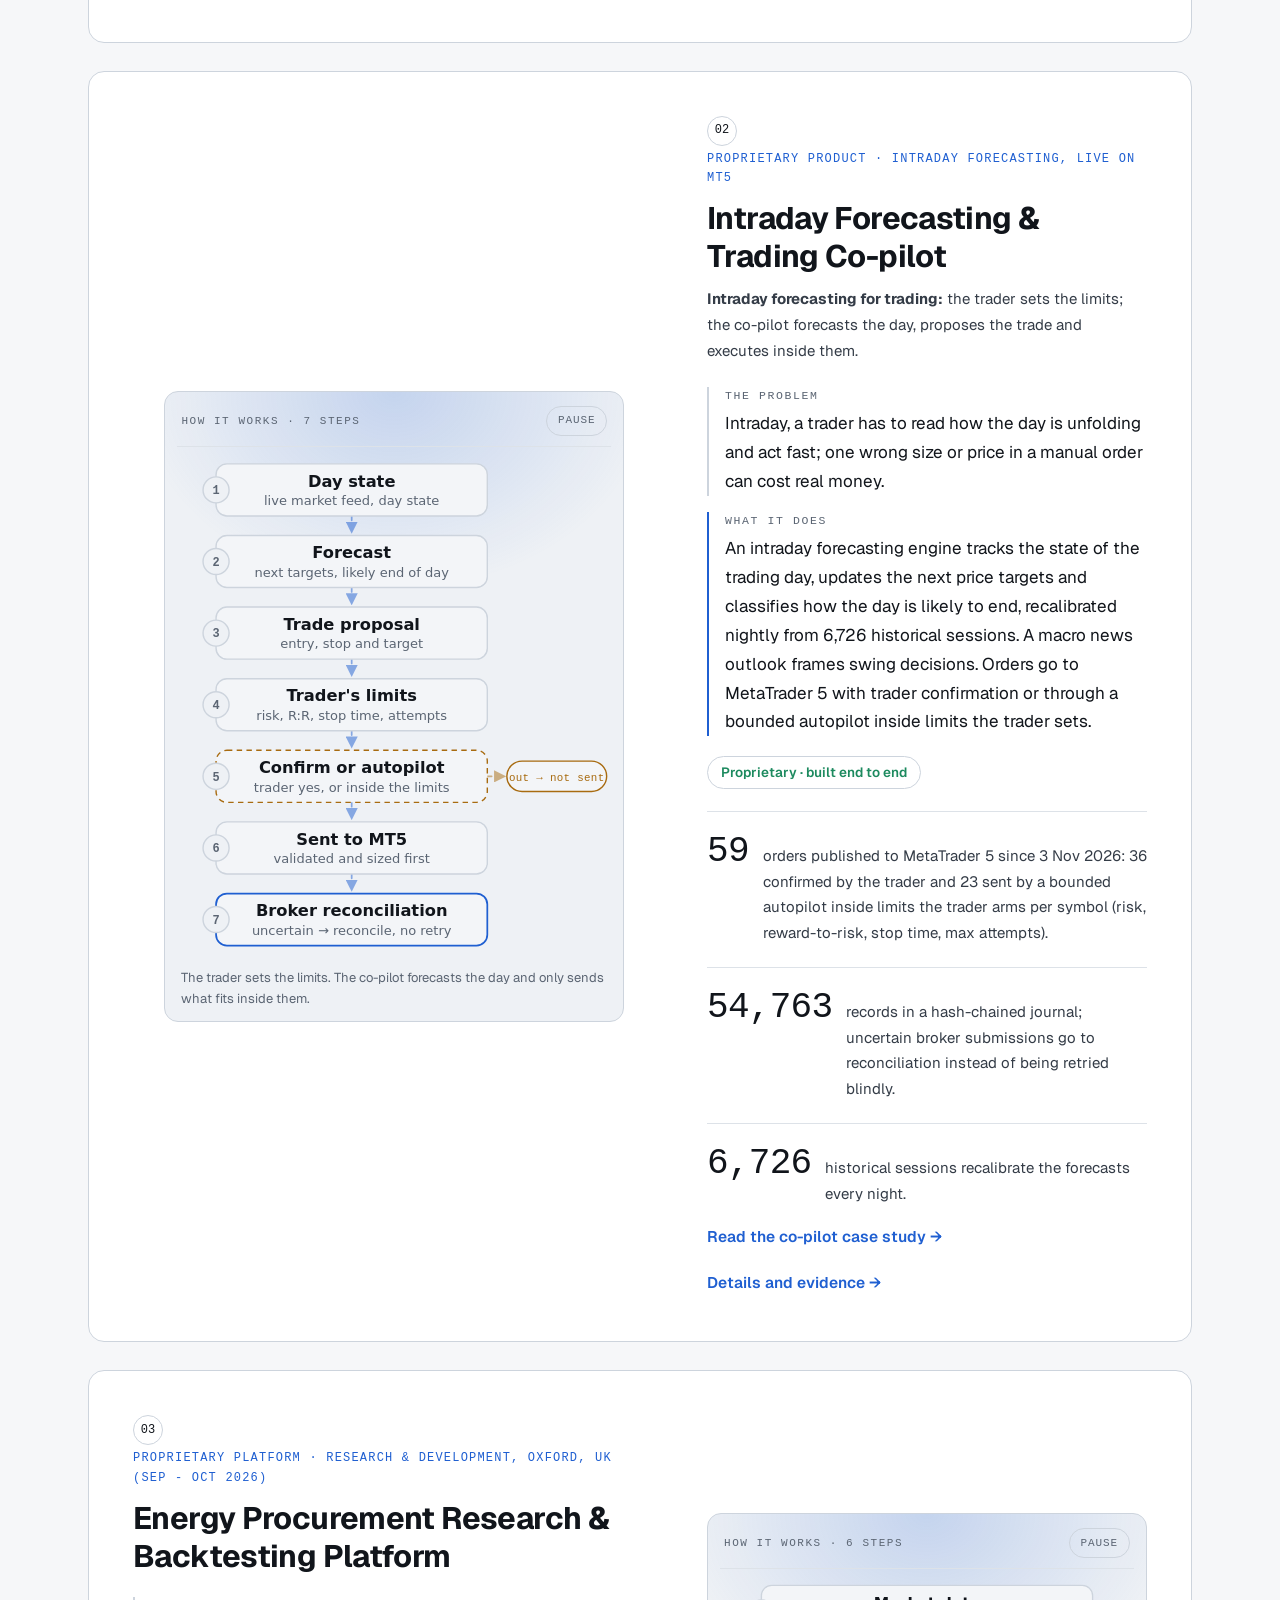
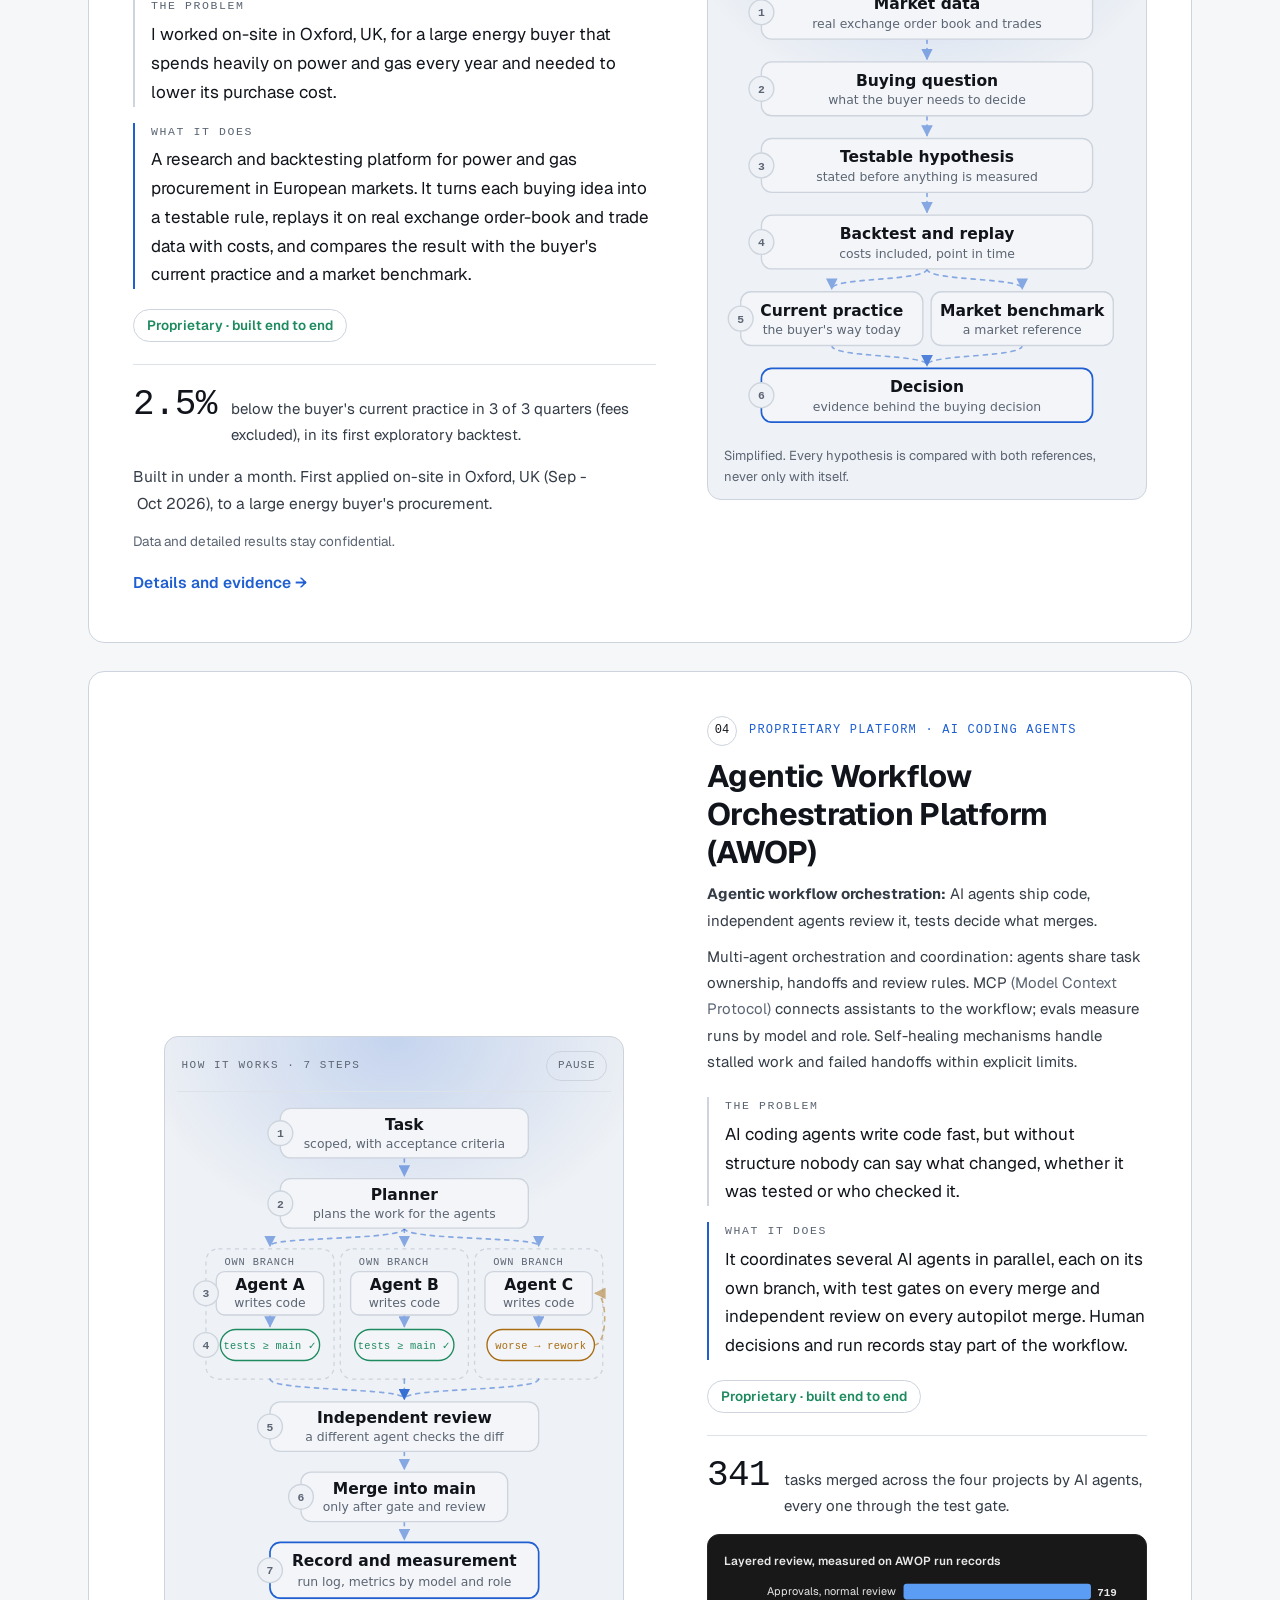
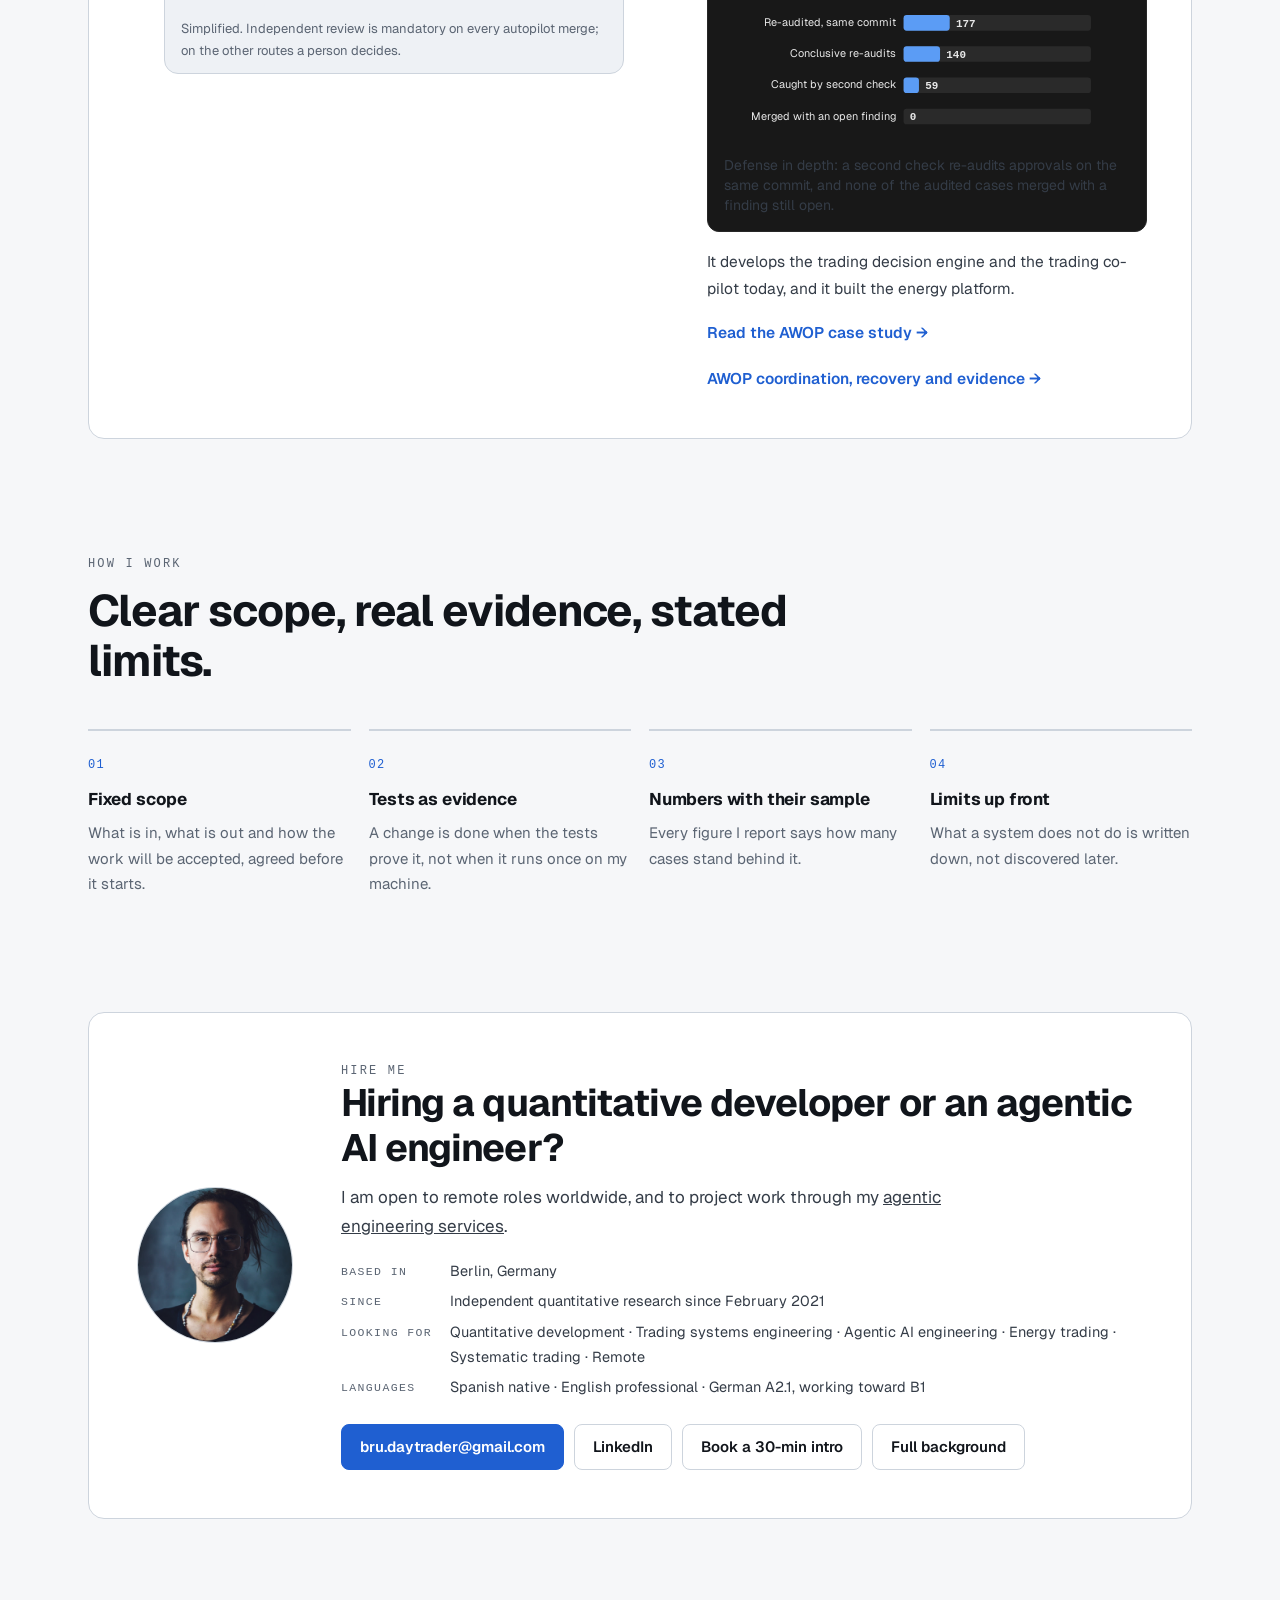
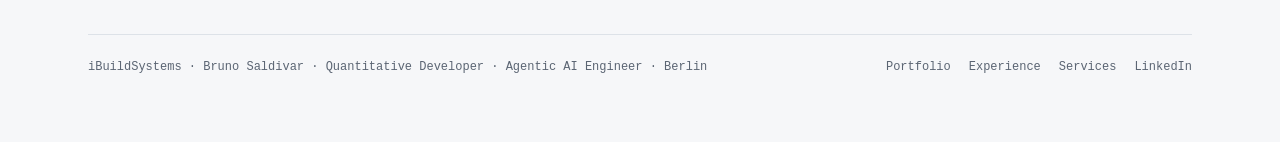
==== commit 0045978a: "site: 2-minute intro video on the home page with chapters; 6-minute version stays unlisted at /intro" ====
--- a/index.html
+++ b/index.html
@@ -176,7 +176,7 @@
         <a class="cta-main" href="https://calendly.com/bru-lets-talk/30min?utm_source=ibuildsystems.work&amp;utm_medium=website&amp;utm_campaign=inbound_intro&amp;utm_content=home_hero">Book a 30-minute intro call</a>
         <span class="cta-note">No preparation needed.</span>
       </div>
-      <a class="cta-link" href="/intro/">Or watch a 6-minute intro →</a>
+      <a class="cta-link" href="#intro">Or watch the 2-minute intro ↓</a>
     </div>
 
     <nav class="hero-index" aria-label="The four systems">
@@ -194,6 +194,41 @@
     <p id="thesis">Most people who can trade cannot build this. Most people who can build it have never traded.</p>
   </section>
 
+
+  <section class="section reveal intro-video" id="intro" aria-labelledby="intro-title">
+    <div class="section-head">
+      <p class="kicker">Intro video · 2 min</p>
+      <h2 class="h2" id="intro-title">Who I am, what I build, and how I work.</h2>
+    </div>
+    <div class="iv-grid">
+      <video id="iv" controls preload="metadata" poster="media/intro-2min-poster.jpg" playsinline>
+        <source src="media/intro-2min.mp4" type="video/mp4">
+      </video>
+      <ol class="iv-chapters" aria-label="Chapters">
+        <li><button type="button" data-t="0"><span class="ts">0:00</span>Who I am</button></li>
+        <li><button type="button" data-t="12"><span class="ts">0:12</span>Trading research &amp; execution platform</button></li>
+        <li><button type="button" data-t="38"><span class="ts">0:38</span>Intraday forecasting &amp; trading co-pilot</button></li>
+        <li><button type="button" data-t="58"><span class="ts">0:58</span>Agentic workflow orchestration (AWOP)</button></li>
+        <li><button type="button" data-t="81"><span class="ts">1:21</span>Energy procurement research</button></li>
+        <li><button type="button" data-t="99"><span class="ts">1:39</span>How I work</button></li>
+        <li><button type="button" data-t="121"><span class="ts">2:01</span>Closing</button></li>
+      </ol>
+    </div>
+  </section>
+<style>
+.intro-video .h2{max-width:none;text-wrap:balance}
+.intro-video .iv-grid{display:grid;grid-template-columns:minmax(0,2.2fr) minmax(0,1fr);gap:24px;align-items:start}
+.intro-video video{width:100%;border-radius:12px;border:1px solid var(--hair);background:#000;box-shadow:var(--shadow)}
+.iv-chapters{list-style:none;margin:0;padding:0;border-top:1px solid var(--hair)}
+.iv-chapters li{border-bottom:1px solid var(--hair)}
+.iv-chapters button{all:unset;cursor:pointer;display:flex;gap:14px;width:100%;padding:12px 4px;color:var(--soft);font-size:15px;line-height:1.35}
+.iv-chapters button:hover,.iv-chapters button:focus-visible{color:var(--fg)}
+.iv-chapters .ts{font-family:var(--mono);color:var(--signal);min-width:3.2em}
+@media (max-width:820px){.intro-video .iv-grid{grid-template-columns:1fr}}
+</style>
+<script>
+document.querySelectorAll('.iv-chapters button').forEach(b=>b.addEventListener('click',()=>{const v=document.getElementById('iv');v.currentTime=+b.dataset.t;v.play();}));
+</script>
 
   <section class="section" id="systems" aria-labelledby="sys-title">
     <div class="section-head reveal">
